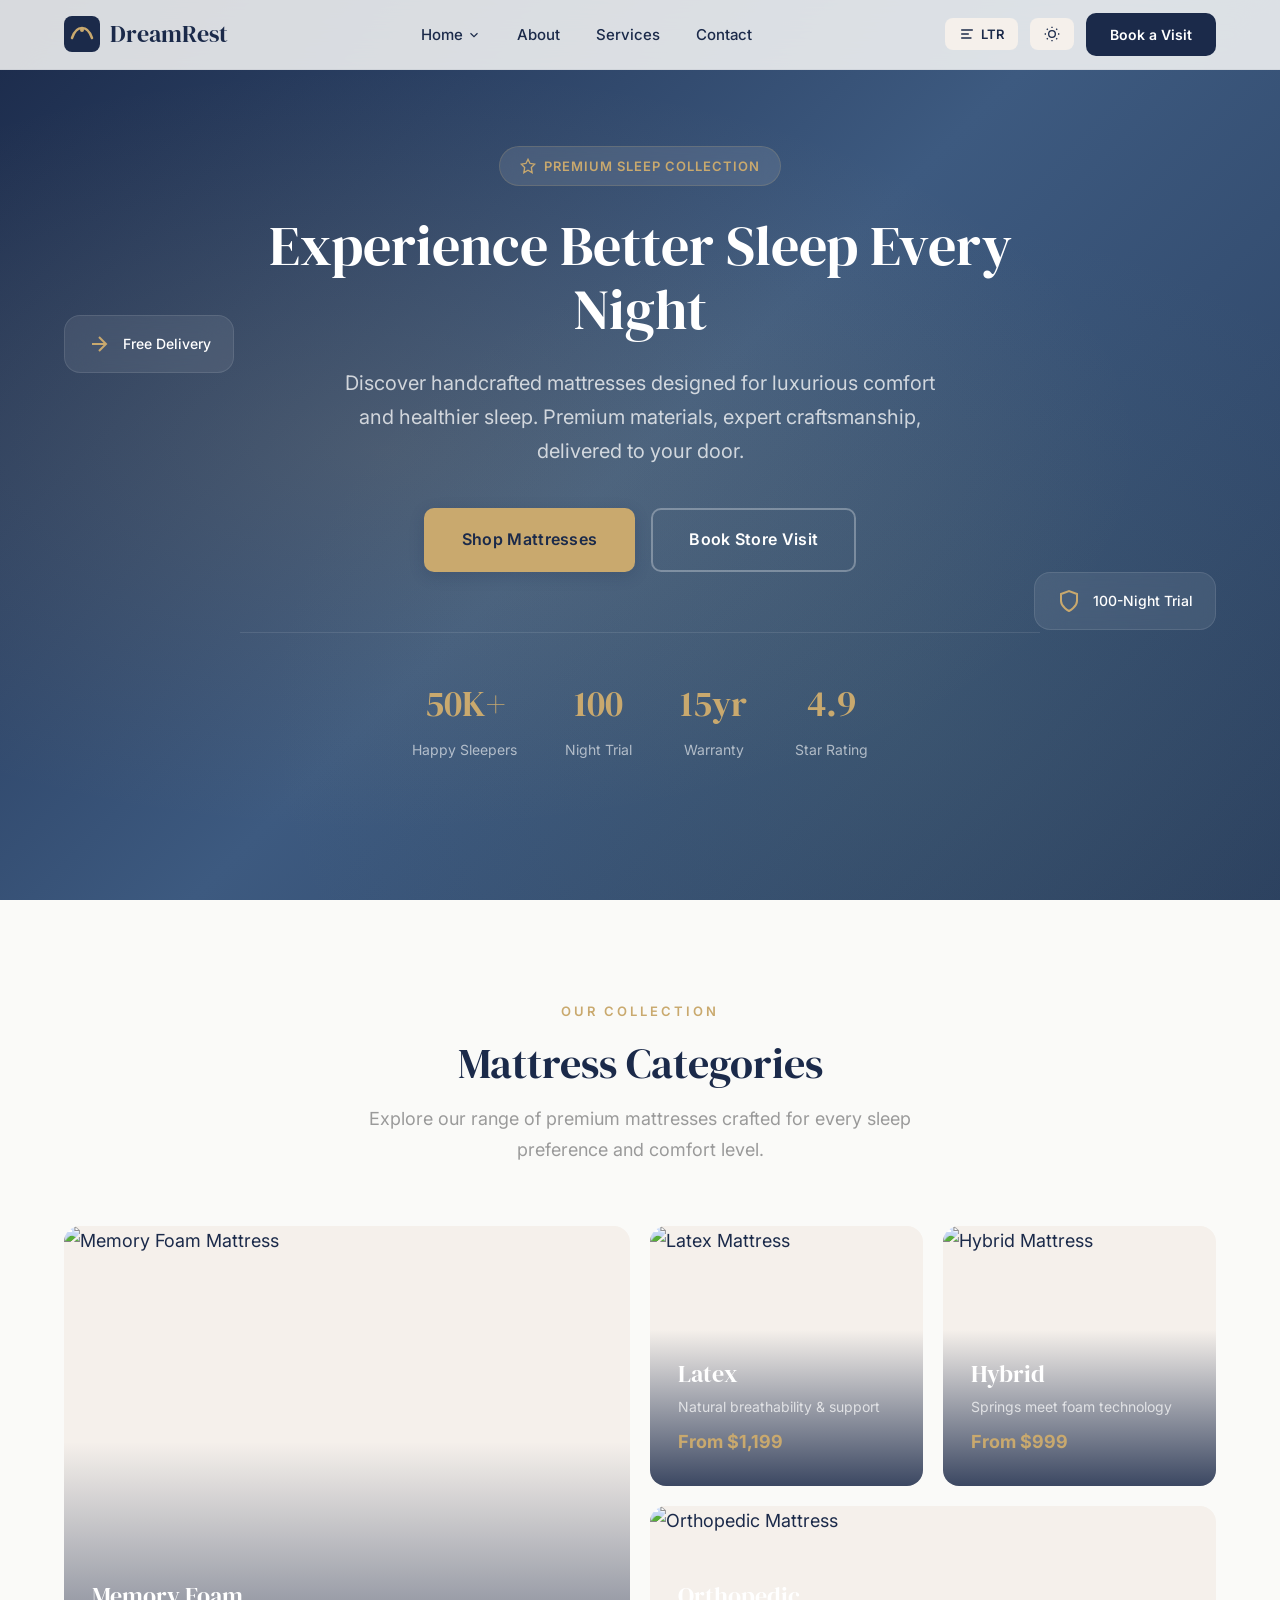
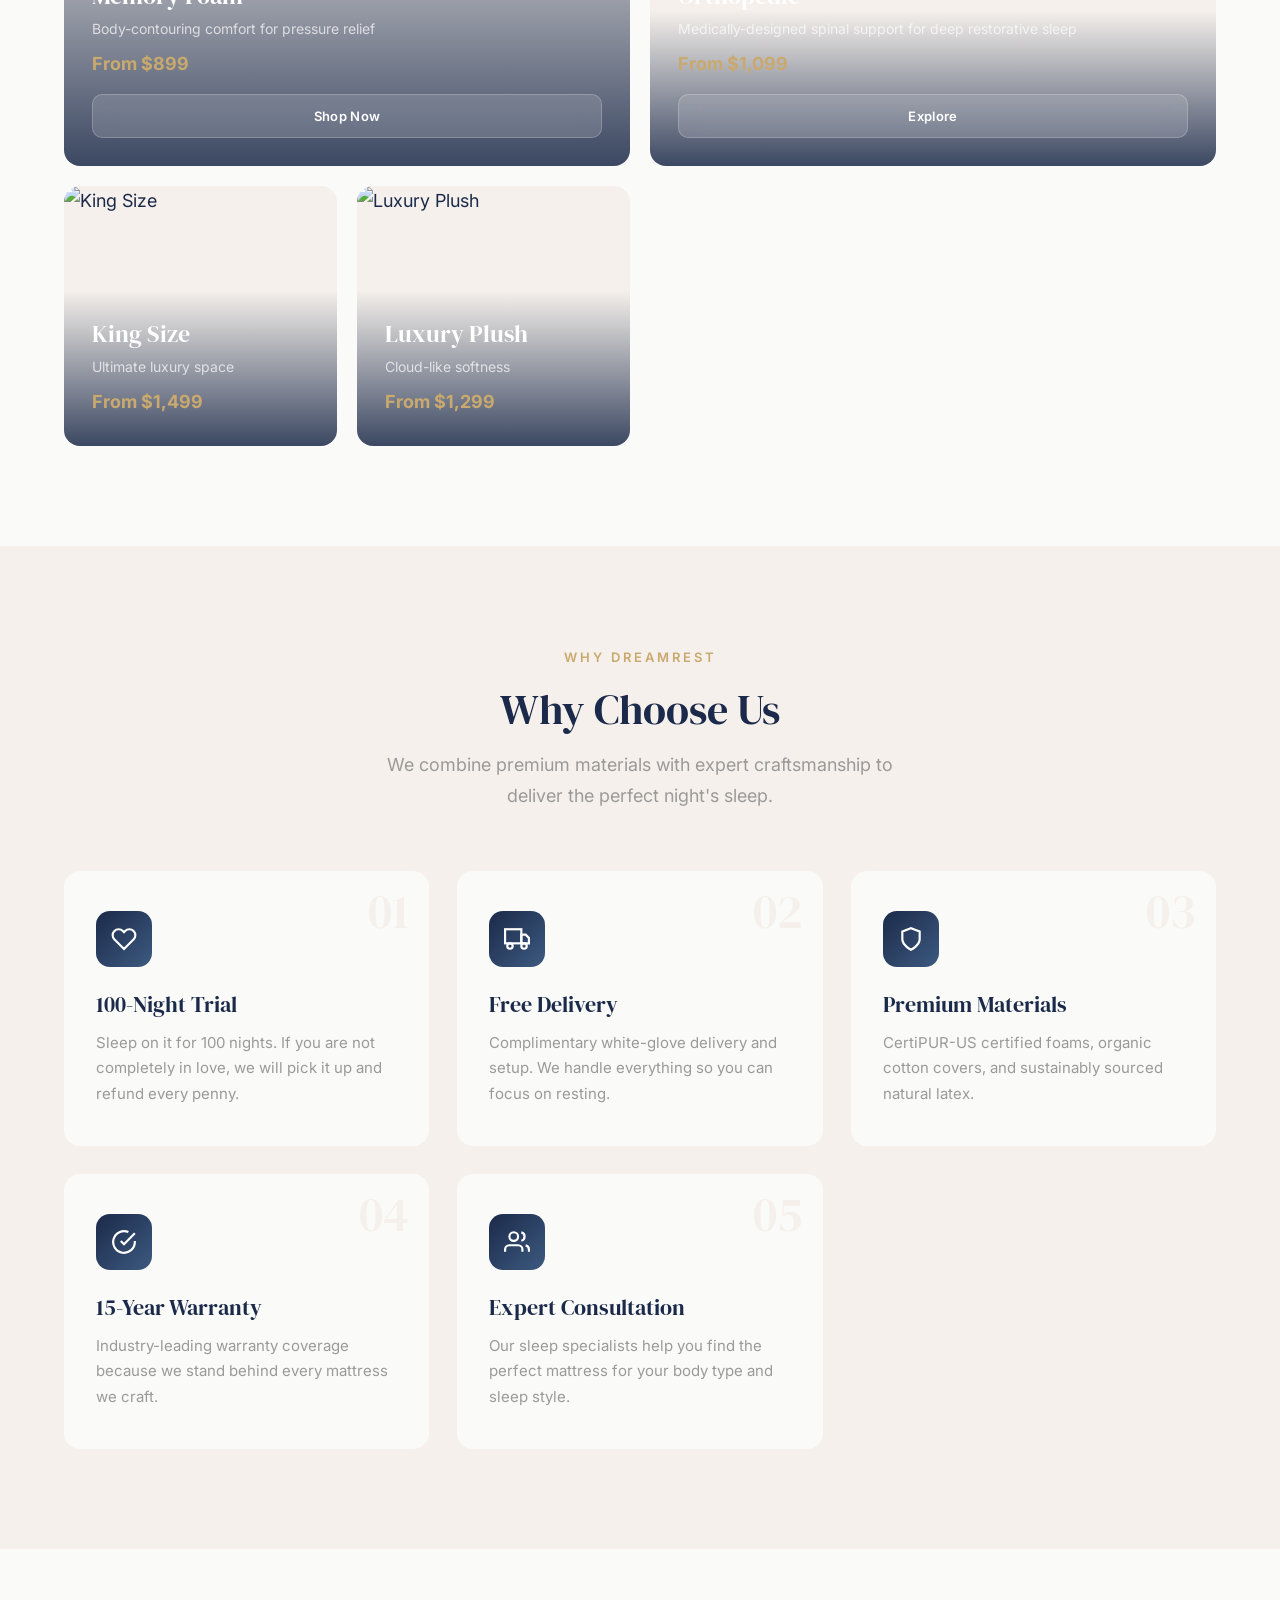
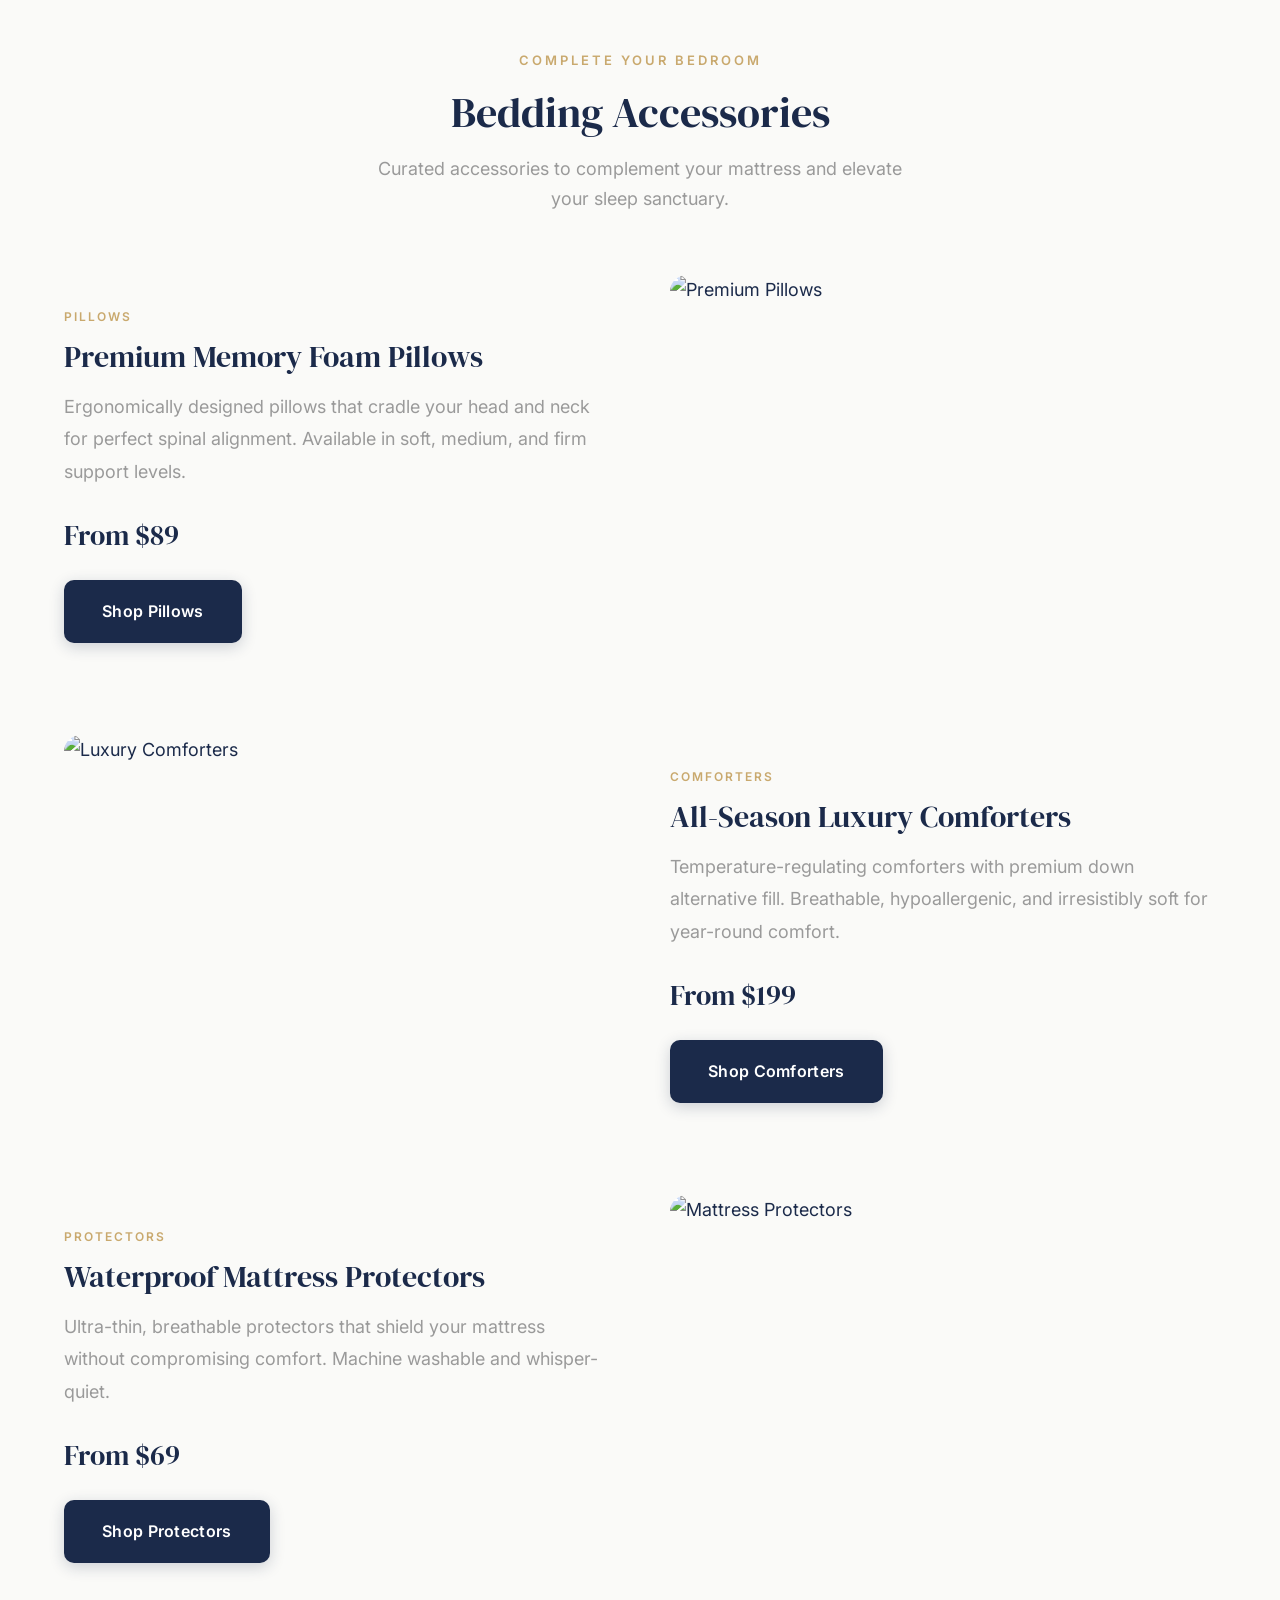
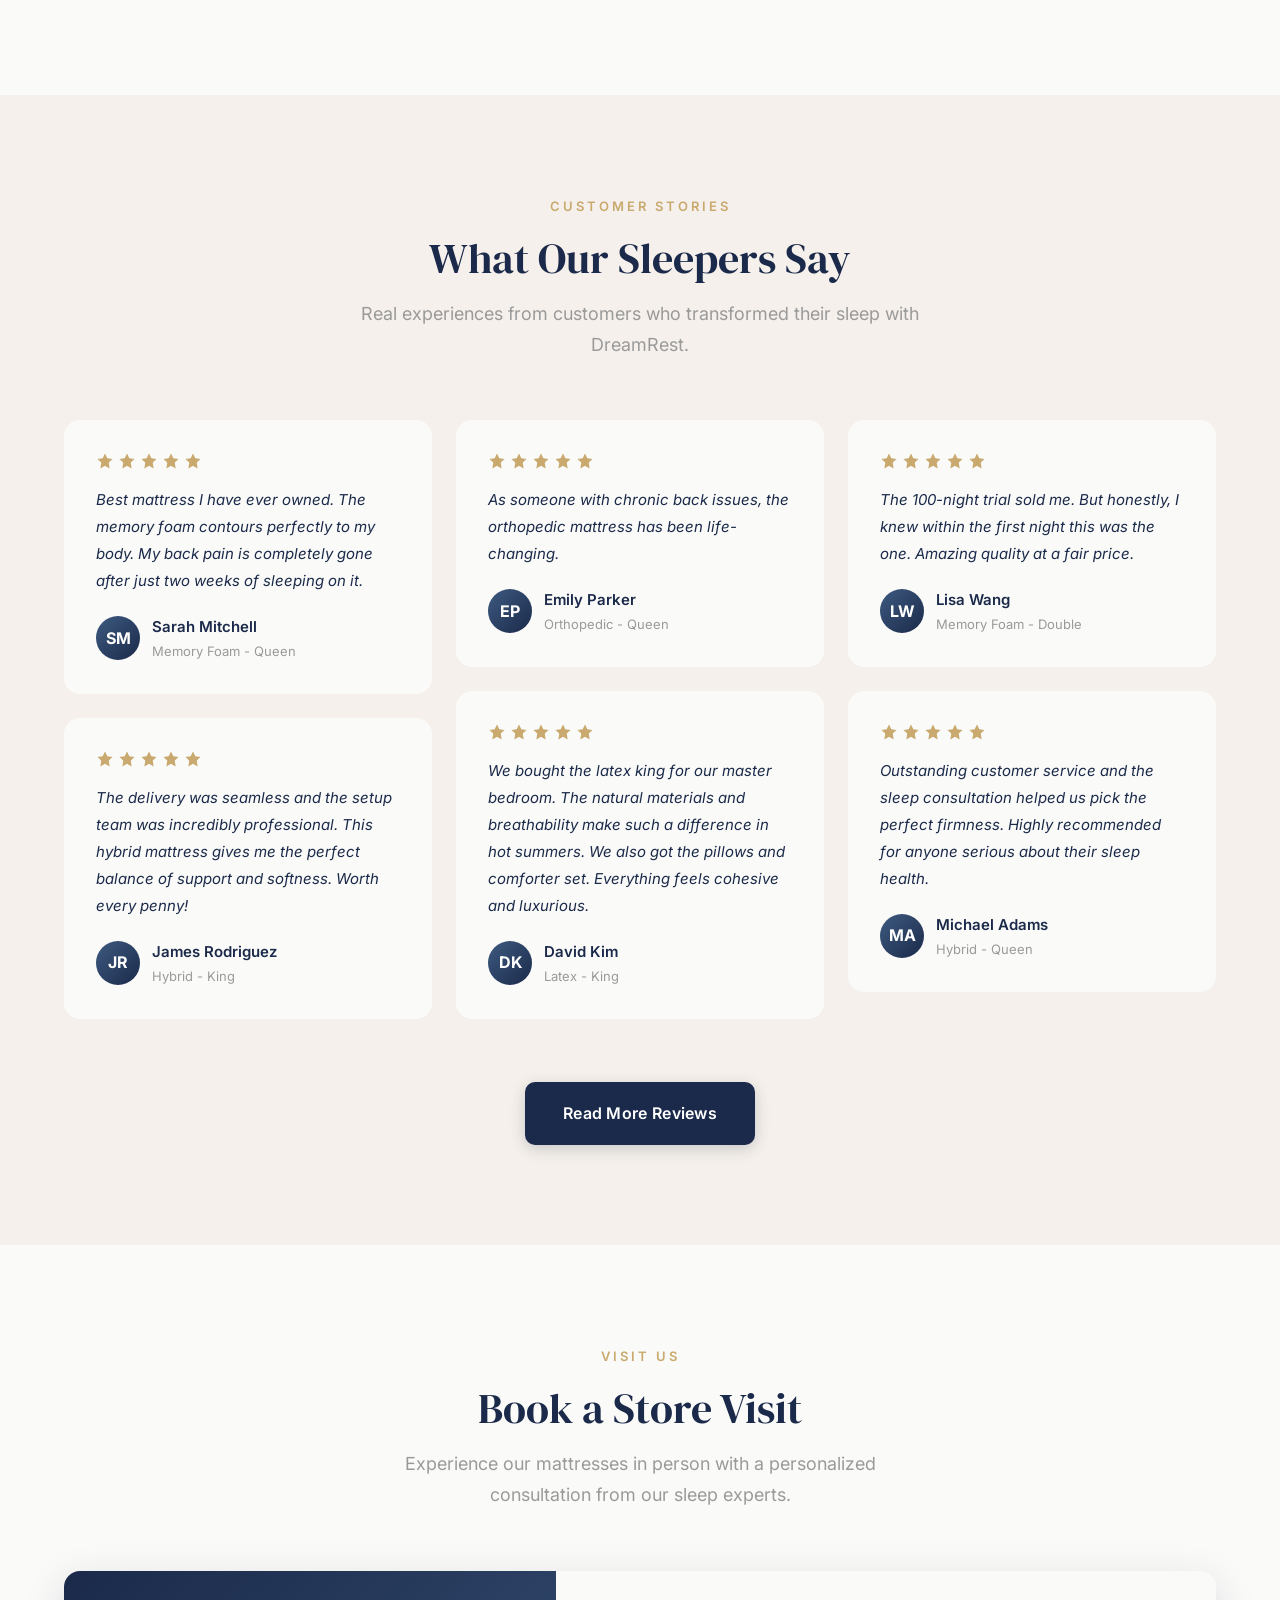
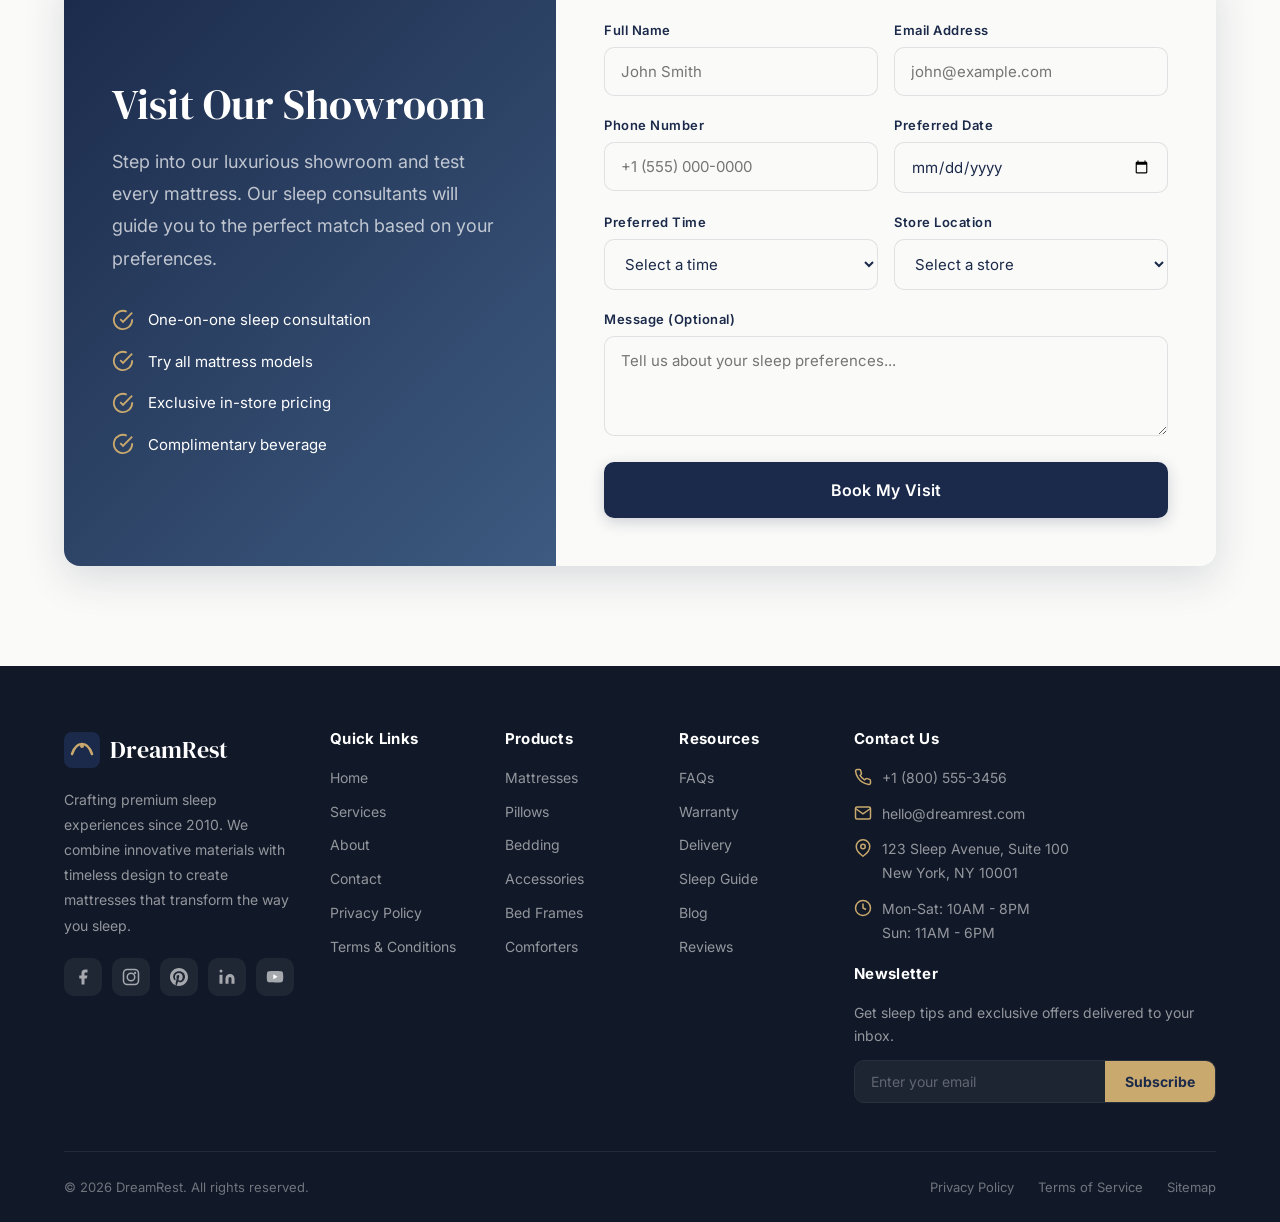
==== index.html @ d687233d "Initial commit" ====
<!DOCTYPE html>
<html lang="en" dir="ltr" data-theme="light">
<head>
<meta charset="UTF-8">
<meta name="viewport" content="width=device-width,initial-scale=1.0">
<meta name="description" content="DreamRest - Premium handcrafted mattresses for luxurious comfort.">
<title>DreamRest - Premium Mattress and Bedding Store</title>
<link rel="icon" type="image/svg+xml" href="data:image/svg+xml,%3Csvg xmlns='http://www.w3.org/2000/svg' viewBox='0 0 36 36'%3E%3Crect rx='8' width='36' height='36' fill='%231B2A4A'/%3E%3Cpath d='M8 22c2-6 5-10 10-10s8 4 10 10' stroke='%23C9A96E' stroke-width='2.5' fill='none' stroke-linecap='round'/%3E%3C/svg%3E">
<link rel="stylesheet" href="css/variables.css">
<link rel="stylesheet" href="css/base.css">
<link rel="stylesheet" href="css/navbar.css">
<link rel="stylesheet" href="css/sections.css">
<link rel="stylesheet" href="css/footer.css">
<link rel="stylesheet" href="css/animations.css">
</head>
<body>
<!-- Navbar -->
<nav class="navbar" role="navigation" aria-label="Main navigation">
<div class="container">
<a href="index.html" class="nav-logo" aria-label="DreamRest Home">
<svg viewBox="0 0 36 36" fill="none"><rect rx="8" width="36" height="36" fill="currentColor" style="color:var(--navy)"/><path d="M8 22c2-6 5-10 10-10s8 4 10 10" stroke="#C9A96E" stroke-width="2.5" fill="none" stroke-linecap="round"/><circle cx="18" cy="14" r="2" fill="#C9A96E"/></svg>
<span>DreamRest</span>
</a>
<div class="nav-menu">
<ul class="nav-links">
<li class="nav-dropdown"><a href="#" class="active" aria-haspopup="true" aria-expanded="false">Home <svg viewBox="0 0 24 24" fill="none" stroke="currentColor" stroke-width="2"><path d="M6 9l6 6 6-6"/></svg></a>
<ul class="dropdown-menu"><li><a href="index.html">Home 1</a></li><li><a href="home2.html">Home 2</a></li></ul></li>
<li><a href="#about">About</a></li>
<li><a href="#categories">Services</a></li>
<li><a href="#booking">Contact</a></li>
</ul>
<div class="mobile-toggles">
<button class="nav-toggle-btn" id="mobileDirToggle" aria-label="Toggle text direction"><svg viewBox="0 0 24 24" fill="none" stroke="currentColor" stroke-width="2" stroke-linecap="round"><path d="M4 6h16M4 12h10M4 18h14"/></svg><span>LTR</span></button>
<button class="nav-toggle-btn" id="mobileThemeToggle" aria-label="Toggle theme"><svg viewBox="0 0 24 24" fill="none" stroke="currentColor" stroke-width="2"><circle cx="12" cy="12" r="5"/><path d="M12 1v2M12 21v2M4.22 4.22l1.42 1.42M18.36 18.36l1.42 1.42M1 12h2M21 12h2M4.22 19.78l1.42-1.42M18.36 5.64l1.42-1.42"/></svg></button>
</div>
<a href="#booking" class="mobile-cta">Book a Visit</a>
</div>
<div class="nav-right">
<button class="nav-toggle-btn" id="dirToggle" aria-label="Toggle text direction"><svg viewBox="0 0 24 24" fill="none" stroke="currentColor" stroke-width="2" stroke-linecap="round"><path d="M4 6h16M4 12h10M4 18h14"/></svg><span>LTR</span></button>
<button class="nav-toggle-btn" id="themeToggle" aria-label="Toggle theme"><svg viewBox="0 0 24 24" fill="none" stroke="currentColor" stroke-width="2"><circle cx="12" cy="12" r="5"/><path d="M12 1v2M12 21v2M4.22 4.22l1.42 1.42M18.36 18.36l1.42 1.42M1 12h2M21 12h2M4.22 19.78l1.42-1.42M18.36 5.64l1.42-1.42"/></svg></button>
<a href="#booking" class="nav-cta">Book a Visit</a>
<button class="hamburger" id="hamburger" aria-label="Toggle menu" aria-expanded="false"><span></span><span></span><span></span></button>
</div>
</div>
</nav>
<!-- Hero Section -->
<section class="hero" id="home" aria-label="Hero">
<div class="hero-bg"></div>
<div class="hero-float left"><div class="hero-float-card"><svg viewBox="0 0 24 24" fill="none" stroke="currentColor" stroke-width="2"><path d="M5 12h14M12 5l7 7-7 7"/></svg>Free Delivery</div></div>
<div class="hero-float right"><div class="hero-float-card"><svg viewBox="0 0 24 24" fill="none" stroke="currentColor" stroke-width="2"><path d="M12 22s8-4 8-10V5l-8-3-8 3v7c0 6 8 10 8 10z"/></svg>100-Night Trial</div></div>
<div class="hero-content reveal">
<div class="hero-badge"><svg viewBox="0 0 24 24" fill="none" stroke="currentColor" stroke-width="2" width="16" height="16"><path d="M12 2l3.09 6.26L22 9.27l-5 4.87L18.18 22 12 18.27 5.82 22 7 14.14l-5-4.87 6.91-1.01L12 2z"/></svg>Premium Sleep Collection</div>
<h1>Experience Better Sleep Every Night</h1>
<p>Discover handcrafted mattresses designed for luxurious comfort and healthier sleep. Premium materials, expert craftsmanship, delivered to your door.</p>
<div class="hero-buttons">
<a href="#categories" class="btn btn-primary">Shop Mattresses</a>
<a href="#booking" class="btn btn-secondary">Book Store Visit</a>
</div>
<div class="hero-stats">
<div class="hero-stat"><span class="number">50K+</span><span class="label">Happy Sleepers</span></div>
<div class="hero-stat"><span class="number">100</span><span class="label">Night Trial</span></div>
<div class="hero-stat"><span class="number">15yr</span><span class="label">Warranty</span></div>
<div class="hero-stat"><span class="number">4.9</span><span class="label">Star Rating</span></div>
</div>
</div>
</section>
<!-- Section 2: Mattress Categories - Bento Grid -->
<section class="categories" id="categories" aria-label="Mattress Categories">
<div class="container">
<div class="section-header reveal"><span class="label">Our Collection</span><h2>Mattress Categories</h2><p>Explore our range of premium mattresses crafted for every sleep preference and comfort level.</p></div>
<div class="bento-grid stagger-children">
<div class="bento-item large reveal">
<img src="https://images.unsplash.com/photo-1631049307264-da0ec9d70304?w=800&q=80" alt="Memory Foam Mattress" class="bento-img" loading="lazy">
<div class="bento-overlay"><h3>Memory Foam</h3><p>Body-contouring comfort for pressure relief</p><span class="price">From $899</span><a href="#" class="btn">Shop Now</a></div>
</div>
<div class="bento-item reveal">
<img src="https://images.unsplash.com/photo-1505693416388-ac5ce068fe85?w=600&q=80" alt="Latex Mattress" class="bento-img" loading="lazy">
<div class="bento-overlay"><h3>Latex</h3><p>Natural breathability &amp; support</p><span class="price">From $1,199</span></div>
</div>
<div class="bento-item reveal">
<img src="https://images.unsplash.com/photo-1555041469-a586c61ea9bc?w=600&q=80" alt="Hybrid Mattress" class="bento-img" loading="lazy">
<div class="bento-overlay"><h3>Hybrid</h3><p>Springs meet foam technology</p><span class="price">From $999</span></div>
</div>
<div class="bento-item wide reveal">
<img src="https://images.unsplash.com/photo-1616627561950-9f746e330187?w=800&q=80" alt="Orthopedic Mattress" class="bento-img" loading="lazy">
<div class="bento-overlay"><h3>Orthopedic</h3><p>Medically-designed spinal support for deep restorative sleep</p><span class="price">From $1,099</span><a href="#" class="btn">Explore</a></div>
</div>
<div class="bento-item reveal">
<img src="https://images.unsplash.com/photo-1540518614846-7eded433c457?w=600&q=80" alt="King Size" class="bento-img" loading="lazy">
<div class="bento-overlay"><h3>King Size</h3><p>Ultimate luxury space</p><span class="price">From $1,499</span></div>
</div>
<div class="bento-item reveal">
<img src="https://images.unsplash.com/photo-1522771739844-6a9f6d5f14af?w=600&q=80" alt="Luxury Plush" class="bento-img" loading="lazy">
<div class="bento-overlay"><h3>Luxury Plush</h3><p>Cloud-like softness</p><span class="price">From $1,299</span></div>
</div>
</div>
</div>
</section>
<!-- Section 3: Why Choose Us - Offset Cards -->
<section class="why-us" id="about" aria-label="Why Choose Us">
<div class="container">
<div class="section-header reveal"><span class="label">Why DreamRest</span><h2>Why Choose Us</h2><p>We combine premium materials with expert craftsmanship to deliver the perfect night's sleep.</p></div>
<div class="why-grid stagger-children">
<div class="why-card reveal"><span class="why-number">01</span><div class="why-icon"><svg viewBox="0 0 24 24" fill="none" stroke="currentColor" stroke-width="2"><path d="M20.84 4.61a5.5 5.5 0 00-7.78 0L12 5.67l-1.06-1.06a5.5 5.5 0 00-7.78 7.78l1.06 1.06L12 21.23l7.78-7.78 1.06-1.06a5.5 5.5 0 000-7.78z"/></svg></div><h4>100-Night Trial</h4><p>Sleep on it for 100 nights. If you are not completely in love, we will pick it up and refund every penny.</p></div>
<div class="why-card reveal"><span class="why-number">02</span><div class="why-icon"><svg viewBox="0 0 24 24" fill="none" stroke="currentColor" stroke-width="2"><rect x="1" y="3" width="15" height="13"/><polygon points="16 8 20 8 23 11 23 16 16 16 16 8"/><circle cx="5.5" cy="18.5" r="2.5"/><circle cx="18.5" cy="18.5" r="2.5"/></svg></div><h4>Free Delivery</h4><p>Complimentary white-glove delivery and setup. We handle everything so you can focus on resting.</p></div>
<div class="why-card reveal"><span class="why-number">03</span><div class="why-icon"><svg viewBox="0 0 24 24" fill="none" stroke="currentColor" stroke-width="2"><path d="M12 22s8-4 8-10V5l-8-3-8 3v7c0 6 8 10 8 10z"/></svg></div><h4>Premium Materials</h4><p>CertiPUR-US certified foams, organic cotton covers, and sustainably sourced natural latex.</p></div>
<div class="why-card reveal"><span class="why-number">04</span><div class="why-icon"><svg viewBox="0 0 24 24" fill="none" stroke="currentColor" stroke-width="2"><path d="M22 11.08V12a10 10 0 11-5.93-9.14"/><polyline points="22 4 12 14.01 9 11.01"/></svg></div><h4>15-Year Warranty</h4><p>Industry-leading warranty coverage because we stand behind every mattress we craft.</p></div>
<div class="why-card reveal"><span class="why-number">05</span><div class="why-icon"><svg viewBox="0 0 24 24" fill="none" stroke="currentColor" stroke-width="2"><path d="M17 21v-2a4 4 0 00-4-4H5a4 4 0 00-4 4v2"/><circle cx="9" cy="7" r="4"/><path d="M23 21v-2a4 4 0 00-3-3.87"/><path d="M16 3.13a4 4 0 010 7.75"/></svg></div><h4>Expert Consultation</h4><p>Our sleep specialists help you find the perfect mattress for your body type and sleep style.</p></div>
</div>
</div>
</section>
<!-- Section 4: Bedding Accessories - Zig-Zag Editorial -->
<section class="accessories" id="accessories" aria-label="Bedding Accessories">
<div class="container">
<div class="section-header reveal"><span class="label">Complete Your Bedroom</span><h2>Bedding Accessories</h2><p>Curated accessories to complement your mattress and elevate your sleep sanctuary.</p></div>
<div class="editorial-row reveal-left">
<div class="editorial-img"><img src="https://images.unsplash.com/photo-1584100936595-c0654b55a2e2?w=700&q=80" alt="Premium Pillows" loading="lazy"></div>
<div class="editorial-text"><span class="label">Pillows</span><h3>Premium Memory Foam Pillows</h3><p>Ergonomically designed pillows that cradle your head and neck for perfect spinal alignment. Available in soft, medium, and firm support levels.</p><div class="editorial-price">From $89</div><a href="#" class="btn btn-primary">Shop Pillows</a></div>
</div>
<div class="editorial-row reveal-right">
<div class="editorial-img"><img src="https://images.unsplash.com/photo-1629140727571-9b5c6f6267b4?w=700&q=80" alt="Luxury Comforters" loading="lazy"></div>
<div class="editorial-text"><span class="label">Comforters</span><h3>All-Season Luxury Comforters</h3><p>Temperature-regulating comforters with premium down alternative fill. Breathable, hypoallergenic, and irresistibly soft for year-round comfort.</p><div class="editorial-price">From $199</div><a href="#" class="btn btn-primary">Shop Comforters</a></div>
</div>
<div class="editorial-row reveal-left">
<div class="editorial-img"><img src="https://images.unsplash.com/photo-1631049552057-403cdb8f0658?w=700&q=80" alt="Mattress Protectors" loading="lazy"></div>
<div class="editorial-text"><span class="label">Protectors</span><h3>Waterproof Mattress Protectors</h3><p>Ultra-thin, breathable protectors that shield your mattress without compromising comfort. Machine washable and whisper-quiet.</p><div class="editorial-price">From $69</div><a href="#" class="btn btn-primary">Shop Protectors</a></div>
</div>
</div>
</section>
<!-- Section 5: Testimonials - Masonry Grid -->
<section class="testimonials" id="testimonials" aria-label="Customer Testimonials">
<div class="container">
<div class="section-header reveal"><span class="label">Customer Stories</span><h2>What Our Sleepers Say</h2><p>Real experiences from customers who transformed their sleep with DreamRest.</p></div>
<div class="testimonial-grid stagger-children">
<div class="testimonial-card reveal">
<div class="testimonial-stars"><svg viewBox="0 0 24 24"><path d="M12 2l3.09 6.26L22 9.27l-5 4.87L18.18 22 12 18.27 5.82 22 7 14.14l-5-4.87 6.91-1.01L12 2z"/></svg><svg viewBox="0 0 24 24"><path d="M12 2l3.09 6.26L22 9.27l-5 4.87L18.18 22 12 18.27 5.82 22 7 14.14l-5-4.87 6.91-1.01L12 2z"/></svg><svg viewBox="0 0 24 24"><path d="M12 2l3.09 6.26L22 9.27l-5 4.87L18.18 22 12 18.27 5.82 22 7 14.14l-5-4.87 6.91-1.01L12 2z"/></svg><svg viewBox="0 0 24 24"><path d="M12 2l3.09 6.26L22 9.27l-5 4.87L18.18 22 12 18.27 5.82 22 7 14.14l-5-4.87 6.91-1.01L12 2z"/></svg><svg viewBox="0 0 24 24"><path d="M12 2l3.09 6.26L22 9.27l-5 4.87L18.18 22 12 18.27 5.82 22 7 14.14l-5-4.87 6.91-1.01L12 2z"/></svg></div>
<blockquote>Best mattress I have ever owned. The memory foam contours perfectly to my body. My back pain is completely gone after just two weeks of sleeping on it.</blockquote>
<div class="testimonial-author"><div class="testimonial-avatar">SM</div><div><div class="name">Sarah Mitchell</div><div class="role">Memory Foam - Queen</div></div></div>
</div>
<div class="testimonial-card reveal">
<div class="testimonial-stars"><svg viewBox="0 0 24 24"><path d="M12 2l3.09 6.26L22 9.27l-5 4.87L18.18 22 12 18.27 5.82 22 7 14.14l-5-4.87 6.91-1.01L12 2z"/></svg><svg viewBox="0 0 24 24"><path d="M12 2l3.09 6.26L22 9.27l-5 4.87L18.18 22 12 18.27 5.82 22 7 14.14l-5-4.87 6.91-1.01L12 2z"/></svg><svg viewBox="0 0 24 24"><path d="M12 2l3.09 6.26L22 9.27l-5 4.87L18.18 22 12 18.27 5.82 22 7 14.14l-5-4.87 6.91-1.01L12 2z"/></svg><svg viewBox="0 0 24 24"><path d="M12 2l3.09 6.26L22 9.27l-5 4.87L18.18 22 12 18.27 5.82 22 7 14.14l-5-4.87 6.91-1.01L12 2z"/></svg><svg viewBox="0 0 24 24"><path d="M12 2l3.09 6.26L22 9.27l-5 4.87L18.18 22 12 18.27 5.82 22 7 14.14l-5-4.87 6.91-1.01L12 2z"/></svg></div>
<blockquote>The delivery was seamless and the setup team was incredibly professional. This hybrid mattress gives me the perfect balance of support and softness. Worth every penny!</blockquote>
<div class="testimonial-author"><div class="testimonial-avatar">JR</div><div><div class="name">James Rodriguez</div><div class="role">Hybrid - King</div></div></div>
</div>
<div class="testimonial-card reveal">
<div class="testimonial-stars"><svg viewBox="0 0 24 24"><path d="M12 2l3.09 6.26L22 9.27l-5 4.87L18.18 22 12 18.27 5.82 22 7 14.14l-5-4.87 6.91-1.01L12 2z"/></svg><svg viewBox="0 0 24 24"><path d="M12 2l3.09 6.26L22 9.27l-5 4.87L18.18 22 12 18.27 5.82 22 7 14.14l-5-4.87 6.91-1.01L12 2z"/></svg><svg viewBox="0 0 24 24"><path d="M12 2l3.09 6.26L22 9.27l-5 4.87L18.18 22 12 18.27 5.82 22 7 14.14l-5-4.87 6.91-1.01L12 2z"/></svg><svg viewBox="0 0 24 24"><path d="M12 2l3.09 6.26L22 9.27l-5 4.87L18.18 22 12 18.27 5.82 22 7 14.14l-5-4.87 6.91-1.01L12 2z"/></svg><svg viewBox="0 0 24 24"><path d="M12 2l3.09 6.26L22 9.27l-5 4.87L18.18 22 12 18.27 5.82 22 7 14.14l-5-4.87 6.91-1.01L12 2z"/></svg></div>
<blockquote>As someone with chronic back issues, the orthopedic mattress has been life-changing.</blockquote>
<div class="testimonial-author"><div class="testimonial-avatar">EP</div><div><div class="name">Emily Parker</div><div class="role">Orthopedic - Queen</div></div></div>
</div>
<div class="testimonial-card reveal">
<div class="testimonial-stars"><svg viewBox="0 0 24 24"><path d="M12 2l3.09 6.26L22 9.27l-5 4.87L18.18 22 12 18.27 5.82 22 7 14.14l-5-4.87 6.91-1.01L12 2z"/></svg><svg viewBox="0 0 24 24"><path d="M12 2l3.09 6.26L22 9.27l-5 4.87L18.18 22 12 18.27 5.82 22 7 14.14l-5-4.87 6.91-1.01L12 2z"/></svg><svg viewBox="0 0 24 24"><path d="M12 2l3.09 6.26L22 9.27l-5 4.87L18.18 22 12 18.27 5.82 22 7 14.14l-5-4.87 6.91-1.01L12 2z"/></svg><svg viewBox="0 0 24 24"><path d="M12 2l3.09 6.26L22 9.27l-5 4.87L18.18 22 12 18.27 5.82 22 7 14.14l-5-4.87 6.91-1.01L12 2z"/></svg><svg viewBox="0 0 24 24"><path d="M12 2l3.09 6.26L22 9.27l-5 4.87L18.18 22 12 18.27 5.82 22 7 14.14l-5-4.87 6.91-1.01L12 2z"/></svg></div>
<blockquote>We bought the latex king for our master bedroom. The natural materials and breathability make such a difference in hot summers. We also got the pillows and comforter set. Everything feels cohesive and luxurious.</blockquote>
<div class="testimonial-author"><div class="testimonial-avatar">DK</div><div><div class="name">David Kim</div><div class="role">Latex - King</div></div></div>
</div>
<div class="testimonial-card reveal">
<div class="testimonial-stars"><svg viewBox="0 0 24 24"><path d="M12 2l3.09 6.26L22 9.27l-5 4.87L18.18 22 12 18.27 5.82 22 7 14.14l-5-4.87 6.91-1.01L12 2z"/></svg><svg viewBox="0 0 24 24"><path d="M12 2l3.09 6.26L22 9.27l-5 4.87L18.18 22 12 18.27 5.82 22 7 14.14l-5-4.87 6.91-1.01L12 2z"/></svg><svg viewBox="0 0 24 24"><path d="M12 2l3.09 6.26L22 9.27l-5 4.87L18.18 22 12 18.27 5.82 22 7 14.14l-5-4.87 6.91-1.01L12 2z"/></svg><svg viewBox="0 0 24 24"><path d="M12 2l3.09 6.26L22 9.27l-5 4.87L18.18 22 12 18.27 5.82 22 7 14.14l-5-4.87 6.91-1.01L12 2z"/></svg><svg viewBox="0 0 24 24"><path d="M12 2l3.09 6.26L22 9.27l-5 4.87L18.18 22 12 18.27 5.82 22 7 14.14l-5-4.87 6.91-1.01L12 2z"/></svg></div>
<blockquote>The 100-night trial sold me. But honestly, I knew within the first night this was the one. Amazing quality at a fair price.</blockquote>
<div class="testimonial-author"><div class="testimonial-avatar">LW</div><div><div class="name">Lisa Wang</div><div class="role">Memory Foam - Double</div></div></div>
</div>
<div class="testimonial-card reveal">
<div class="testimonial-stars"><svg viewBox="0 0 24 24"><path d="M12 2l3.09 6.26L22 9.27l-5 4.87L18.18 22 12 18.27 5.82 22 7 14.14l-5-4.87 6.91-1.01L12 2z"/></svg><svg viewBox="0 0 24 24"><path d="M12 2l3.09 6.26L22 9.27l-5 4.87L18.18 22 12 18.27 5.82 22 7 14.14l-5-4.87 6.91-1.01L12 2z"/></svg><svg viewBox="0 0 24 24"><path d="M12 2l3.09 6.26L22 9.27l-5 4.87L18.18 22 12 18.27 5.82 22 7 14.14l-5-4.87 6.91-1.01L12 2z"/></svg><svg viewBox="0 0 24 24"><path d="M12 2l3.09 6.26L22 9.27l-5 4.87L18.18 22 12 18.27 5.82 22 7 14.14l-5-4.87 6.91-1.01L12 2z"/></svg><svg viewBox="0 0 24 24"><path d="M12 2l3.09 6.26L22 9.27l-5 4.87L18.18 22 12 18.27 5.82 22 7 14.14l-5-4.87 6.91-1.01L12 2z"/></svg></div>
<blockquote>Outstanding customer service and the sleep consultation helped us pick the perfect firmness. Highly recommended for anyone serious about their sleep health.</blockquote>
<div class="testimonial-author"><div class="testimonial-avatar">MA</div><div><div class="name">Michael Adams</div><div class="role">Hybrid - Queen</div></div></div>
</div>
</div>
<div class="testimonials-cta reveal"><a href="#" class="btn btn-primary">Read More Reviews</a></div>
</div>
</section>
<!-- Section 6: Store Visit Booking - Split Layout -->
<section class="booking" id="booking" aria-label="Book a Store Visit">
<div class="container">
<div class="section-header reveal"><span class="label">Visit Us</span><h2>Book a Store Visit</h2><p>Experience our mattresses in person with a personalized consultation from our sleep experts.</p></div>
<div class="booking-wrapper reveal-scale">
<div class="booking-info">
<h2>Visit Our Showroom</h2>
<p>Step into our luxurious showroom and test every mattress. Our sleep consultants will guide you to the perfect match based on your preferences.</p>
<div class="booking-perks">
<div class="booking-perk"><svg viewBox="0 0 24 24" fill="none" stroke="currentColor" stroke-width="2"><path d="M22 11.08V12a10 10 0 11-5.93-9.14"/><polyline points="22 4 12 14.01 9 11.01"/></svg>One-on-one sleep consultation</div>
<div class="booking-perk"><svg viewBox="0 0 24 24" fill="none" stroke="currentColor" stroke-width="2"><path d="M22 11.08V12a10 10 0 11-5.93-9.14"/><polyline points="22 4 12 14.01 9 11.01"/></svg>Try all mattress models</div>
<div class="booking-perk"><svg viewBox="0 0 24 24" fill="none" stroke="currentColor" stroke-width="2"><path d="M22 11.08V12a10 10 0 11-5.93-9.14"/><polyline points="22 4 12 14.01 9 11.01"/></svg>Exclusive in-store pricing</div>
<div class="booking-perk"><svg viewBox="0 0 24 24" fill="none" stroke="currentColor" stroke-width="2"><path d="M22 11.08V12a10 10 0 11-5.93-9.14"/><polyline points="22 4 12 14.01 9 11.01"/></svg>Complimentary beverage</div>
</div>
</div>
<div class="booking-form-side">
<form class="booking-form" id="bookingForm" novalidate>
<div class="form-row">
<div class="form-group"><label for="name">Full Name</label><input type="text" id="name" placeholder="John Smith" required></div>
<div class="form-group"><label for="email">Email Address</label><input type="email" id="email" placeholder="john@example.com" required></div>
</div>
<div class="form-row">
<div class="form-group"><label for="phone">Phone Number</label><input type="tel" id="phone" placeholder="+1 (555) 000-0000" required></div>
<div class="form-group"><label for="date">Preferred Date</label><input type="date" id="date" required></div>
</div>
<div class="form-row">
<div class="form-group"><label for="time">Preferred Time</label><select id="time" required><option value="">Select a time</option><option>10:00 AM</option><option>11:00 AM</option><option>12:00 PM</option><option>1:00 PM</option><option>2:00 PM</option><option>3:00 PM</option><option>4:00 PM</option><option>5:00 PM</option></select></div>
<div class="form-group"><label for="store">Store Location</label><select id="store" required><option value="">Select a store</option><option>New York - Manhattan</option><option>Los Angeles - Beverly Hills</option><option>Chicago - Gold Coast</option><option>Miami - Design District</option></select></div>
</div>
<div class="form-group"><label for="message">Message (Optional)</label><textarea id="message" rows="3" placeholder="Tell us about your sleep preferences..."></textarea></div>
<button type="submit" class="btn btn-primary">Book My Visit</button>
</form>
<div class="form-success" id="formSuccess"><svg viewBox="0 0 24 24" fill="none" stroke="currentColor" stroke-width="2"><path d="M22 11.08V12a10 10 0 11-5.93-9.14"/><polyline points="22 4 12 14.01 9 11.01"/></svg><h3>Booking Confirmed!</h3><p>We have received your booking. Check your email for confirmation details.</p></div>
</div>
</div>
</div>
</section>
<!-- Footer -->
<footer class="footer" role="contentinfo">
<div class="container">
<div class="footer-grid">
<div class="footer-brand">
<a href="index.html" class="nav-logo"><svg viewBox="0 0 36 36" fill="none"><rect rx="8" width="36" height="36" fill="#1B2A4A"/><path d="M8 22c2-6 5-10 10-10s8 4 10 10" stroke="#C9A96E" stroke-width="2.5" fill="none" stroke-linecap="round"/><circle cx="18" cy="14" r="2" fill="#C9A96E"/></svg><span>DreamRest</span></a>
<p>Crafting premium sleep experiences since 2010. We combine innovative materials with timeless design to create mattresses that transform the way you sleep.</p>
<div class="social-icons">
<a href="#" class="social-icon" aria-label="Facebook"><svg viewBox="0 0 24 24" fill="currentColor"><path d="M18 2h-3a5 5 0 00-5 5v3H7v4h3v8h4v-8h3l1-4h-4V7a1 1 0 011-1h3z"/></svg></a>
<a href="#" class="social-icon" aria-label="Instagram"><svg viewBox="0 0 24 24" fill="none" stroke="currentColor" stroke-width="2"><rect x="2" y="2" width="20" height="20" rx="5"/><circle cx="12" cy="12" r="5"/><circle cx="17.5" cy="6.5" r="1.5" fill="currentColor" stroke="none"/></svg></a>
<a href="#" class="social-icon" aria-label="Pinterest"><svg viewBox="0 0 24 24" fill="currentColor"><path d="M12 0C5.37 0 0 5.37 0 12c0 5.08 3.15 9.42 7.6 11.18-.1-.94-.2-2.38.04-3.41.22-.93 1.4-5.93 1.4-5.93s-.36-.71-.36-1.77c0-1.66.96-2.9 2.16-2.9 1.02 0 1.51.77 1.51 1.68 0 1.03-.65 2.56-.99 3.98-.28 1.19.6 2.16 1.77 2.16 2.13 0 3.77-2.25 3.77-5.49 0-2.87-2.06-4.88-5.01-4.88-3.41 0-5.42 2.56-5.42 5.21 0 1.03.4 2.14.9 2.74.1.12.11.22.08.34-.09.38-.3 1.19-.34 1.36-.05.22-.18.27-.41.16-1.54-.72-2.5-2.97-2.5-4.78 0-3.89 2.83-7.46 8.15-7.46 4.28 0 7.6 3.05 7.6 7.12 0 4.25-2.68 7.67-6.4 7.67-1.25 0-2.43-.65-2.83-1.42l-.77 2.94c-.28 1.08-1.04 2.43-1.55 3.25C9.58 23.81 10.76 24 12 24c6.63 0 12-5.37 12-12S18.63 0 12 0z"/></svg></a>
<a href="#" class="social-icon" aria-label="LinkedIn"><svg viewBox="0 0 24 24" fill="currentColor"><path d="M16 8a6 6 0 016 6v7h-4v-7a2 2 0 00-2-2 2 2 0 00-2 2v7h-4v-7a6 6 0 016-6z"/><rect x="2" y="9" width="4" height="12"/><circle cx="4" cy="4" r="2"/></svg></a>
<a href="#" class="social-icon" aria-label="YouTube"><svg viewBox="0 0 24 24" fill="currentColor"><path d="M22.54 6.42a2.78 2.78 0 00-1.94-2C18.88 4 12 4 12 4s-6.88 0-8.6.46a2.78 2.78 0 00-1.94 2A29 29 0 001 11.75a29 29 0 00.46 5.33A2.78 2.78 0 003.4 19.1c1.72.46 8.6.46 8.6.46s6.88 0 8.6-.46a2.78 2.78 0 001.94-2 29 29 0 00.46-5.25 29 29 0 00-.46-5.43z"/><polygon points="9.75 15.02 15.5 11.75 9.75 8.48 9.75 15.02" fill="#fff"/></svg></a>
</div>
</div>
<div>
<h4>Quick Links</h4>
<div class="footer-links"><a href="#">Home</a><a href="#">Services</a><a href="#">About</a><a href="#">Contact</a><a href="#">Privacy Policy</a><a href="#">Terms &amp; Conditions</a></div>
</div>
<div>
<h4>Products</h4>
<div class="footer-links"><a href="#">Mattresses</a><a href="#">Pillows</a><a href="#">Bedding</a><a href="#">Accessories</a><a href="#">Bed Frames</a><a href="#">Comforters</a></div>
</div>
<div>
<h4>Resources</h4>
<div class="footer-links"><a href="#">FAQs</a><a href="#">Warranty</a><a href="#">Delivery</a><a href="#">Sleep Guide</a><a href="#">Blog</a><a href="#">Reviews</a></div>
</div>
<div>
<h4>Contact Us</h4>
<div class="footer-contact">
<div class="footer-contact-item"><svg viewBox="0 0 24 24" fill="none" stroke="currentColor" stroke-width="2"><path d="M22 16.92v3a2 2 0 01-2.18 2 19.79 19.79 0 01-8.63-3.07 19.5 19.5 0 01-6-6 19.79 19.79 0 01-3.07-8.67A2 2 0 014.11 2h3a2 2 0 012 1.72c.12.96.36 1.9.7 2.81a2 2 0 01-.45 2.11L8.09 9.91a16 16 0 006 6l1.27-1.27a2 2 0 012.11-.45c.91.34 1.85.58 2.81.7A2 2 0 0122 16.92z"/></svg><a href="tel:+18005553456">+1 (800) 555-3456</a></div>
<div class="footer-contact-item"><svg viewBox="0 0 24 24" fill="none" stroke="currentColor" stroke-width="2"><path d="M4 4h16c1.1 0 2 .9 2 2v12c0 1.1-.9 2-2 2H4c-1.1 0-2-.9-2-2V6c0-1.1.9-2 2-2z"/><polyline points="22 6 12 13 2 6"/></svg><a href="mailto:hello@dreamrest.com">hello@dreamrest.com</a></div>
<div class="footer-contact-item"><svg viewBox="0 0 24 24" fill="none" stroke="currentColor" stroke-width="2"><path d="M21 10c0 7-9 13-9 13s-9-6-9-13a9 9 0 0118 0z"/><circle cx="12" cy="10" r="3"/></svg><span>123 Sleep Avenue, Suite 100<br>New York, NY 10001</span></div>
<div class="footer-contact-item"><svg viewBox="0 0 24 24" fill="none" stroke="currentColor" stroke-width="2"><circle cx="12" cy="12" r="10"/><polyline points="12 6 12 12 16 14"/></svg><span>Mon-Sat: 10AM - 8PM<br>Sun: 11AM - 6PM</span></div>
</div>
<h4 style="margin-top:20px">Newsletter</h4>
<p style="font-size:14px;color:rgba(255,255,255,0.55);margin-bottom:12px;line-height:1.7">Get sleep tips and exclusive offers delivered to your inbox.</p>
<form class="newsletter-form" aria-label="Newsletter signup"><input type="email" placeholder="Enter your email" aria-label="Email for newsletter" required><button type="submit">Subscribe</button></form>
</div>
</div>
<div class="footer-bottom">
<p>&copy; 2026 DreamRest. All rights reserved.</p>
<div class="footer-bottom-links"><a href="#">Privacy Policy</a><a href="#">Terms of Service</a><a href="#">Sitemap</a></div>
</div>
</div>
</footer>
<script>
// Theme Toggle
function toggleTheme(){const h=document.documentElement;const t=h.getAttribute('data-theme')==='dark'?'light':'dark';h.setAttribute('data-theme',t);localStorage.setItem('theme',t)}
document.getElementById('themeToggle').addEventListener('click',toggleTheme);
document.getElementById('mobileThemeToggle').addEventListener('click',toggleTheme);
const savedTheme=localStorage.getItem('theme');if(savedTheme)document.documentElement.setAttribute('data-theme',savedTheme);

// RTL/LTR Toggle
function toggleDir(){const h=document.documentElement;const d=h.getAttribute('dir')==='rtl'?'ltr':'rtl';h.setAttribute('dir',d);document.querySelectorAll('#dirToggle span, #mobileDirToggle span').forEach(s=>s.textContent=d.toUpperCase());localStorage.setItem('dir',d)}
document.getElementById('dirToggle').addEventListener('click',toggleDir);
document.getElementById('mobileDirToggle').addEventListener('click',toggleDir);
const savedDir=localStorage.getItem('dir');if(savedDir){document.documentElement.setAttribute('dir',savedDir);document.querySelectorAll('#dirToggle span, #mobileDirToggle span').forEach(s=>s.textContent=savedDir.toUpperCase())}

// Hamburger
const hamburger=document.getElementById('hamburger');const navMenu=document.querySelector('.nav-menu');
hamburger.addEventListener('click',()=>{hamburger.classList.toggle('active');navMenu.classList.toggle('active');hamburger.setAttribute('aria-expanded',navMenu.classList.contains('active'))});

// Mobile dropdown
document.querySelectorAll('.nav-dropdown > a').forEach(a=>{a.addEventListener('click',e=>{if(window.innerWidth<=900){e.preventDefault();a.parentElement.classList.toggle('open')}})});

// Close mobile menu on link click
document.querySelectorAll('.nav-links a:not(.nav-dropdown > a)').forEach(a=>{a.addEventListener('click',()=>{if(window.innerWidth<=900){hamburger.classList.remove('active');navMenu.classList.remove('active')}})});

// Scroll Reveal
const observer=new IntersectionObserver((entries)=>{entries.forEach(e=>{if(e.isIntersecting){e.target.classList.add('visible');observer.unobserve(e.target)}})},{threshold:0.1,rootMargin:'0px 0px -50px 0px'});
document.querySelectorAll('.reveal,.reveal-left,.reveal-right,.reveal-scale').forEach(el=>observer.observe(el));

// Booking Form
document.getElementById('bookingForm').addEventListener('submit',function(e){e.preventDefault();let valid=true;this.querySelectorAll('[required]').forEach(f=>{if(!f.value.trim()){f.style.borderColor='var(--error)';valid=false}else{f.style.borderColor='rgba(27,42,74,0.12)'}});if(valid){this.style.display='none';document.getElementById('formSuccess').classList.add('show')}});

// Active nav link highlight
const sections=document.querySelectorAll('section[id]');
window.addEventListener('scroll',()=>{const sy=window.scrollY+100;sections.forEach(s=>{const st=s.offsetTop-100;const sh=s.offsetHeight;const sid=s.getAttribute('id');if(sy>st&&sy<st+sh){document.querySelectorAll('.nav-links a').forEach(a=>{a.classList.remove('active');if(a.getAttribute('href')==='#'+sid)a.classList.add('active')})}})});
</script>
</body>
</html>
---- css/variables.css ----
/* DreamRest Design System - CSS Variables */
:root {
  /* Primary */
  --navy: #1B2A4A;
  --indigo: #3D5A80;
  /* Secondary */
  --beige: #F5F0EB;
  --soft-white: #FAFAF8;
  --warm-gray: #9A9A9A;
  /* Accent */
  --gold: #C9A96E;
  --sage: #7D9B76;
  /* CTA */
  --cta-bg: #1B2A4A;
  --cta-text: #FFFFFF;
  --cta-hover: #C9A96E;
  /* Status */
  --success: #6BBF7A;
  --error: #E07070;
  --warning: #E8A838;
  /* Typography */
  --font-heading: 'DM Serif Display', serif;
  --font-body: 'Inter', sans-serif;
  --h1: 56px; --h2: 42px; --h3: 30px; --h4: 22px;
  --body: 18px; --small: 16px;
  /* Spacing */
  --section-pad: 100px 0;
  --container: 1200px;
  --radius: 16px;
  --radius-sm: 10px;
  --shadow: 0 4px 30px rgba(27,42,74,0.08);
  --shadow-hover: 0 12px 40px rgba(27,42,74,0.15);
  --transition: all 0.3s cubic-bezier(0.4,0,0.2,1);
  /* Navbar */
  --nav-h: 70px;
  --nav-h-mobile: 60px;
}

[data-theme="dark"] {
  --navy: #E8E4DF;
  --indigo: #98B6D6;
  --beige: #1A1A2E;
  --soft-white: #0F0F1A;
  --warm-gray: #888;
  --gold: #D4B87A;
  --sage: #8DAF86;
  --cta-bg: #C9A96E;
  --cta-text: #0F0F1A;
  --shadow: 0 4px 30px rgba(0,0,0,0.3);
  --shadow-hover: 0 12px 40px rgba(0,0,0,0.5);
}
---- css/base.css ----
/* Base & Reset */
@import url('https://fonts.googleapis.com/css2?family=DM+Serif+Display:ital@0;1&family=Inter:wght@300;400;500;600;700&display=swap');

*, *::before, *::after { margin:0; padding:0; box-sizing:border-box; }

html {
  scroll-behavior: smooth;
  scroll-padding-top: var(--nav-h);
  font-size: 100%;
}

body {
  font-family: var(--font-body);
  font-size: var(--body);
  line-height: 1.7;
  color: var(--navy);
  background: var(--soft-white);
  overflow-x: hidden;
  -webkit-font-smoothing: antialiased;
}

h1,h2,h3,h4 { font-family: var(--font-heading); font-weight: 400; line-height: 1.2; }
h1 { font-size: var(--h1); }
h2 { font-size: var(--h2); }
h3 { font-size: var(--h3); }
h4 { font-size: var(--h4); }

a { text-decoration: none; color: inherit; transition: var(--transition); }
img { max-width: 100%; height: auto; display: block; }
ul { list-style: none; }
button, input, select, textarea {
  font-family: var(--font-body);
  font-size: var(--body);
  border: none;
  outline: none;
  background: none;
}

.container {
  max-width: var(--container);
  margin: 0 auto;
  padding: 0 24px;
  width: 100%;
}

.section-header {
  text-align: center;
  margin-bottom: 60px;
}
.section-header .label {
  font-size: 13px;
  font-weight: 600;
  letter-spacing: 3px;
  text-transform: uppercase;
  color: var(--gold);
  margin-bottom: 16px;
  display: block;
}
.section-header h2 {
  color: var(--navy);
  margin-bottom: 16px;
}
.section-header p {
  color: var(--warm-gray);
  max-width: 560px;
  margin: 0 auto;
  font-size: var(--body);
}

/* Buttons */
.btn {
  display: inline-flex;
  align-items: center;
  justify-content: center;
  gap: 8px;
  padding: 16px 36px;
  border-radius: var(--radius-sm);
  font-weight: 600;
  font-size: 16px;
  cursor: pointer;
  transition: var(--transition);
  border: 2px solid transparent;
  letter-spacing: 0.3px;
}
.btn-primary {
  background: var(--cta-bg);
  color: var(--cta-text);
  box-shadow: 0 4px 15px rgba(27,42,74,0.2);
}
.btn-primary:hover {
  background: var(--cta-hover);
  color: var(--navy);
  transform: translateY(-2px);
  box-shadow: 0 8px 25px rgba(201,169,110,0.3);
}
.btn-secondary {
  background: transparent;
  color: var(--navy);
  border-color: var(--navy);
}
.btn-secondary:hover {
  background: var(--navy);
  color: var(--soft-white);
  transform: translateY(-2px);
}
.btn:focus-visible {
  outline: 3px solid var(--gold);
  outline-offset: 3px;
}

/* Scrollbar */
::-webkit-scrollbar { width: 8px; }
::-webkit-scrollbar-track { background: var(--beige); }
::-webkit-scrollbar-thumb { background: var(--indigo); border-radius: 4px; }

/* Selection */
::selection { background: var(--gold); color: var(--soft-white); }

/* Screen reader only */
.sr-only {
  position: absolute; width: 1px; height: 1px;
  padding: 0; margin: -1px; overflow: hidden;
  clip: rect(0,0,0,0); border: 0;
}

/* Responsive */
@media (max-width: 1024px) {
  h1 { font-size: 42px; }
  h2 { font-size: 34px; }
  h3 { font-size: 26px; }
}
@media (max-width: 768px) {
  h1 { font-size: 34px; }
  h2 { font-size: 28px; }
  h3 { font-size: 22px; }
  .container { padding: 0 16px; }
}
@media (max-width: 480px) {
  h1 { font-size: 28px; }
  h2 { font-size: 24px; }
}
---- css/navbar.css ----
/* Navbar */
.navbar {
  position: fixed;
  top: 0; left: 0; right: 0;
  height: var(--nav-h);
  background: rgba(250,250,248,0.85);
  backdrop-filter: blur(20px);
  -webkit-backdrop-filter: blur(20px);
  z-index: 1000;
  border-bottom: 1px solid rgba(27,42,74,0.06);
  transition: var(--transition);
}
[data-theme="dark"] .navbar {
  background: rgba(15,15,26,0.85);
  border-bottom-color: rgba(255,255,255,0.06);
}
.navbar .container {
  display: flex;
  align-items: center;
  justify-content: space-between;
  height: 100%;
}
.nav-logo {
  display: flex;
  align-items: center;
  gap: 10px;
  font-family: var(--font-heading);
  font-size: 24px;
  color: var(--navy);
  z-index: 1001;
}
.nav-logo svg { width: 36px; height: 36px; }

.nav-links {
  display: flex;
  align-items: center;
  gap: 36px;
}
.nav-links a {
  font-size: 15px;
  font-weight: 500;
  color: var(--navy);
  position: relative;
  padding: 4px 0;
}
.nav-links a::after {
  content: '';
  position: absolute;
  bottom: -2px; left: 0;
  width: 0; height: 2px;
  background: var(--gold);
  transition: var(--transition);
}
.nav-links a:hover::after,
.nav-links a.active::after { width: 100%; }
.nav-links a.active { color: var(--gold); }

/* Dropdown */
.nav-dropdown {
  position: relative;
}
.nav-dropdown > a {
  display: flex;
  align-items: center;
  gap: 4px;
}
.nav-dropdown > a svg {
  width: 14px; height: 14px;
  transition: var(--transition);
}
.dropdown-menu {
  position: absolute;
  top: 100%;
  left: 50%;
  transform: translateX(-50%) translateY(8px);
  min-width: 180px;
  background: var(--soft-white);
  border-radius: var(--radius-sm);
  box-shadow: var(--shadow-hover);
  padding: 8px 0;
  opacity: 0;
  visibility: hidden;
  transition: var(--transition);
  border: 1px solid rgba(27,42,74,0.06);
}
[data-theme="dark"] .dropdown-menu {
  background: #1A1A2E;
  border-color: rgba(255,255,255,0.08);
}
.nav-dropdown:hover .dropdown-menu {
  opacity: 1;
  visibility: visible;
  transform: translateX(-50%) translateY(0);
}
.nav-dropdown:hover > a svg { transform: rotate(180deg); }
.dropdown-menu a {
  display: block;
  padding: 10px 20px;
  font-size: 14px;
}
.dropdown-menu a:hover {
  background: var(--beige);
  color: var(--gold);
}

/* Nav Right */
.nav-right {
  display: flex;
  align-items: center;
  gap: 12px;
}
.nav-toggle-btn {
  display: flex;
  align-items: center;
  gap: 6px;
  padding: 8px 14px;
  border-radius: 8px;
  font-size: 13px;
  font-weight: 600;
  cursor: pointer;
  color: var(--navy);
  background: var(--beige);
  transition: var(--transition);
}
.nav-toggle-btn:hover { background: var(--gold); color: #fff; }
.nav-toggle-btn svg { width: 16px; height: 16px; }

.nav-cta {
  padding: 10px 24px;
  background: var(--cta-bg);
  color: var(--cta-text) !important;
  border-radius: var(--radius-sm);
  font-weight: 600;
  font-size: 14px;
  transition: var(--transition);
}
.nav-cta:hover {
  background: var(--cta-hover);
  color: var(--navy) !important;
  transform: translateY(-1px);
}
.nav-cta::after { display: none !important; }

/* Hamburger */
.hamburger {
  display: none;
  flex-direction: column;
  gap: 5px;
  cursor: pointer;
  z-index: 1001;
  padding: 4px;
}
.hamburger span {
  width: 24px; height: 2px;
  background: var(--navy);
  transition: var(--transition);
  border-radius: 2px;
}
.hamburger.active span:nth-child(1) { transform: rotate(45deg) translate(5px,5px); }
.hamburger.active span:nth-child(2) { opacity: 0; }
.hamburger.active span:nth-child(3) { transform: rotate(-45deg) translate(5px,-5px); }

/* Mobile */
@media (max-width: 900px) {
  .navbar { height: var(--nav-h-mobile); }
  .hamburger { display: flex; }
  .nav-menu {
    position: fixed;
    top: 0; right: -100%;
    width: 300px; height: 100vh;
    background: var(--soft-white);
    flex-direction: column;
    padding: 80px 30px 30px;
    gap: 0;
    transition: var(--transition);
    box-shadow: -10px 0 40px rgba(0,0,0,0.1);
    overflow-y: auto;
  }
  [data-theme="dark"] .nav-menu { background: #0F0F1A; }
  .nav-menu.active { right: 0; }
  .nav-links { flex-direction: column; gap: 0; width: 100%; }
  .nav-links a {
    padding: 14px 0;
    font-size: 16px;
    border-bottom: 1px solid rgba(27,42,74,0.06);
    width: 100%;
  }
  .dropdown-menu {
    position: static;
    transform: none;
    box-shadow: none;
    border: none;
    padding: 0 0 0 20px;
    opacity: 1;
    visibility: visible;
    display: none;
  }
  .nav-dropdown.open .dropdown-menu { display: block; }
  .mobile-toggles {
    display: flex;
    gap: 10px;
    padding: 20px 0;
    border-top: 1px solid rgba(27,42,74,0.06);
    margin-top: 10px;
  }
  .nav-right .nav-toggle-btn { display: none; }
  .nav-right .nav-cta { display: none; }
  .mobile-cta {
    display: block !important;
    width: 100%;
    text-align: center;
    padding: 14px;
    background: var(--cta-bg);
    color: var(--cta-text);
    border-radius: var(--radius-sm);
    font-weight: 600;
    margin-top: 10px;
  }
}
@media (min-width: 901px) {
  .mobile-toggles { display: none !important; }
  .mobile-cta { display: none !important; }
  .nav-menu {
    display: flex;
    align-items: center;
    gap: 36px;
  }
}
---- css/sections.css ----
/* Hero Section */
.hero {
  position: relative;
  min-height: 100vh;
  display: flex;
  align-items: center;
  justify-content: center;
  text-align: center;
  overflow: hidden;
  padding: var(--nav-h) 24px 60px;
}
.hero-bg {
  position: absolute;
  inset: 0;
  background: linear-gradient(135deg, #1B2A4A 0%, #3D5A80 50%, #2A3F5F 100%);
  z-index: 0;
}
.hero-bg::after {
  content: '';
  position: absolute;
  inset: 0;
  background: radial-gradient(ellipse at 30% 50%, rgba(201,169,110,0.15) 0%, transparent 60%),
              radial-gradient(ellipse at 70% 80%, rgba(125,155,118,0.1) 0%, transparent 50%);
}
.hero-content {
  position: relative;
  z-index: 2;
  max-width: 800px;
}
.hero-badge {
  display: inline-flex;
  align-items: center;
  gap: 8px;
  padding: 8px 20px;
  background: rgba(255,255,255,0.1);
  backdrop-filter: blur(10px);
  border-radius: 50px;
  font-size: 13px;
  font-weight: 600;
  color: var(--gold);
  letter-spacing: 1px;
  text-transform: uppercase;
  margin-bottom: 28px;
  border: 1px solid rgba(201,169,110,0.2);
}
.hero h1 {
  color: #fff;
  margin-bottom: 24px;
  line-height: 1.15;
}
.hero p {
  color: rgba(255,255,255,0.75);
  font-size: 20px;
  line-height: 1.7;
  max-width: 600px;
  margin: 0 auto 40px;
}
.hero-buttons {
  display: flex;
  gap: 16px;
  justify-content: center;
  flex-wrap: wrap;
}
.hero .btn-primary {
  background: var(--gold);
  color: #1B2A4A;
}
.hero .btn-primary:hover {
  background: #fff;
  box-shadow: 0 8px 30px rgba(255,255,255,0.2);
}
.hero .btn-secondary {
  border-color: rgba(255,255,255,0.3);
  color: #fff;
}
.hero .btn-secondary:hover {
  background: rgba(255,255,255,0.1);
  border-color: #fff;
}
.hero-stats {
  display: flex;
  justify-content: center;
  gap: 48px;
  margin-top: 60px;
  padding-top: 40px;
  border-top: 1px solid rgba(255,255,255,0.1);
}
.hero-stat {
  text-align: center;
}
.hero-stat .number {
  display: block;
  font-family: var(--font-heading);
  font-size: 36px;
  color: var(--gold);
}
.hero-stat .label {
  font-size: 14px;
  color: rgba(255,255,255,0.6);
  margin-top: 4px;
}
/* Floating cards */
.hero-float {
  position: absolute;
  z-index: 1;
}
.hero-float-card {
  background: rgba(255,255,255,0.08);
  backdrop-filter: blur(15px);
  border: 1px solid rgba(255,255,255,0.1);
  border-radius: var(--radius);
  padding: 16px 22px;
  display: flex;
  align-items: center;
  gap: 12px;
  color: #fff;
  font-size: 14px;
  font-weight: 500;
  animation: float 6s ease-in-out infinite;
}
.hero-float-card svg { width: 24px; height: 24px; color: var(--gold); flex-shrink: 0; }
.hero-float.left { left: 5%; top: 35%; }
.hero-float.right { right: 5%; bottom: 30%; animation-delay: -3s; }
.hero-float.top-right { right: 10%; top: 20%; animation-delay: -1.5s; }
@keyframes float {
  0%,100% { transform: translateY(0); }
  50% { transform: translateY(-15px); }
}

/* Section 2 - Categories (Bento Grid) */
.categories { padding: var(--section-pad); background: var(--soft-white); }
.bento-grid {
  display: grid;
  grid-template-columns: repeat(4, 1fr);
  grid-template-rows: auto auto;
  gap: 20px;
}
.bento-item {
  position: relative;
  border-radius: var(--radius);
  overflow: hidden;
  background: var(--beige);
  transition: var(--transition);
  cursor: pointer;
  min-height: 260px;
}
.bento-item:hover { transform: translateY(-4px); box-shadow: var(--shadow-hover); }
.bento-item.large { grid-column: span 2; grid-row: span 2; min-height: 540px; }
.bento-item.wide { grid-column: span 2; }
.bento-img {
  width: 100%; height: 100%;
  object-fit: cover;
  position: absolute;
  inset: 0;
  transition: transform 0.6s ease;
}
.bento-item:hover .bento-img { transform: scale(1.05); }
.bento-overlay {
  position: absolute;
  inset: 0;
  background: linear-gradient(to top, rgba(27,42,74,0.85) 0%, transparent 60%);
  display: flex;
  flex-direction: column;
  justify-content: flex-end;
  padding: 28px;
}
.bento-overlay h3 { color: #fff; font-size: 24px; margin-bottom: 6px; }
.bento-overlay p { color: rgba(255,255,255,0.7); font-size: 14px; }
.bento-overlay .price {
  color: var(--gold);
  font-weight: 700;
  font-size: 18px;
  margin-top: 8px;
}
.bento-overlay .btn {
  margin-top: 14px;
  padding: 10px 22px;
  font-size: 13px;
  background: rgba(255,255,255,0.15);
  backdrop-filter: blur(10px);
  color: #fff;
  border: 1px solid rgba(255,255,255,0.2);
}
.bento-overlay .btn:hover { background: var(--gold); color: #1B2A4A; border-color: var(--gold); }

/* Section 3 - Why Choose Us (Offset Cards) */
.why-us { padding: var(--section-pad); background: var(--beige); }
.why-grid {
  display: grid;
  grid-template-columns: repeat(3, 1fr);
  gap: 28px;
}
.why-card {
  background: var(--soft-white);
  border-radius: var(--radius);
  padding: 40px 32px;
  transition: var(--transition);
  position: relative;
  overflow: hidden;
}
.why-card:nth-child(even) { transform: translateY(30px); }
.why-card:hover {
  transform: translateY(-6px);
  box-shadow: var(--shadow-hover);
}
.why-card:nth-child(even):hover { transform: translateY(24px); }
.why-icon {
  width: 56px; height: 56px;
  border-radius: 14px;
  background: linear-gradient(135deg, var(--navy), var(--indigo));
  display: flex;
  align-items: center;
  justify-content: center;
  margin-bottom: 24px;
}
[data-theme="dark"] .why-icon { background: linear-gradient(135deg, var(--gold), #d4b87a); }
.why-icon svg { width: 26px; height: 26px; color: #fff; }
[data-theme="dark"] .why-icon svg { color: #0F0F1A; }
.why-card h4 { margin-bottom: 12px; color: var(--navy); }
.why-card p { color: var(--warm-gray); font-size: 15px; line-height: 1.7; }
.why-card .why-number {
  position: absolute;
  top: 16px; right: 20px;
  font-family: var(--font-heading);
  font-size: 48px;
  color: var(--beige);
  line-height: 1;
}
[data-theme="dark"] .why-card .why-number { color: rgba(255,255,255,0.04); }

/* Section 4 - Accessories (Zig-Zag / Editorial) */
.accessories { padding: var(--section-pad); background: var(--soft-white); }
.editorial-row {
  display: flex;
  align-items: center;
  gap: 60px;
  margin-bottom: 60px;
}
.editorial-row:last-child { margin-bottom: 0; }
.editorial-row:nth-child(even) { flex-direction: row-reverse; }
.editorial-img {
  flex: 1;
  border-radius: var(--radius);
  overflow: hidden;
  position: relative;
}
.editorial-img img {
  width: 100%; height: 400px;
  object-fit: cover;
  transition: transform 0.6s ease;
  border-radius: var(--radius);
}
.editorial-img:hover img { transform: scale(1.03); }
.editorial-text {
  flex: 1;
}
.editorial-text .label {
  font-size: 12px;
  font-weight: 600;
  letter-spacing: 2px;
  text-transform: uppercase;
  color: var(--gold);
  margin-bottom: 12px;
  display: block;
}
.editorial-text h3 { margin-bottom: 16px; }
.editorial-text p {
  color: var(--warm-gray);
  margin-bottom: 24px;
  line-height: 1.8;
}
.editorial-price {
  font-family: var(--font-heading);
  font-size: 28px;
  color: var(--navy);
  margin-bottom: 20px;
}

/* Section 5 - Testimonials (Masonry) */
.testimonials { padding: var(--section-pad); background: var(--beige); }
.testimonial-grid {
  columns: 3;
  column-gap: 24px;
}
.testimonial-card {
  break-inside: avoid;
  background: var(--soft-white);
  border-radius: var(--radius);
  padding: 32px;
  margin-bottom: 24px;
  transition: var(--transition);
}
.testimonial-card:hover { transform: translateY(-4px); box-shadow: var(--shadow-hover); }
.testimonial-stars {
  display: flex;
  gap: 4px;
  margin-bottom: 16px;
}
.testimonial-stars svg { width: 18px; height: 18px; color: var(--gold); fill: var(--gold); }
.testimonial-card blockquote {
  font-size: 15px;
  color: var(--navy);
  line-height: 1.8;
  margin-bottom: 20px;
  font-style: italic;
}
.testimonial-author {
  display: flex;
  align-items: center;
  gap: 12px;
}
.testimonial-avatar {
  width: 44px; height: 44px;
  border-radius: 50%;
  background: linear-gradient(135deg, var(--indigo), var(--navy));
  display: flex;
  align-items: center;
  justify-content: center;
  color: #fff;
  font-weight: 700;
  font-size: 16px;
}
.testimonial-author .name { font-weight: 600; font-size: 15px; }
.testimonial-author .role { font-size: 13px; color: var(--warm-gray); }
.testimonials-cta {
  text-align: center;
  margin-top: 48px;
}

/* Section 6 - Booking (Split Layout) */
.booking { padding: var(--section-pad); background: var(--soft-white); }
.booking-wrapper {
  display: grid;
  grid-template-columns: 1fr 1.1fr;
  gap: 0;
  border-radius: var(--radius);
  overflow: hidden;
  box-shadow: var(--shadow-hover);
}
.booking-info {
  background: linear-gradient(135deg, #1B2A4A, #3D5A80);
  padding: 60px 48px;
  display: flex;
  flex-direction: column;
  justify-content: center;
}
.booking-info h2 { color: #fff; margin-bottom: 16px; }
.booking-info p { color: rgba(255,255,255,0.7); margin-bottom: 32px; line-height: 1.8; }
.booking-perks { display: flex; flex-direction: column; gap: 16px; }
.booking-perk {
  display: flex;
  align-items: center;
  gap: 14px;
  color: #fff;
  font-size: 15px;
}
.booking-perk svg { width: 22px; height: 22px; color: var(--gold); flex-shrink: 0; }
.booking-form-side {
  background: var(--soft-white);
  padding: 48px;
}
.booking-form { display: flex; flex-direction: column; gap: 18px; }
.form-row { display: grid; grid-template-columns: 1fr 1fr; gap: 16px; }
.form-group { display: flex; flex-direction: column; gap: 6px; }
.form-group label {
  font-size: 13px;
  font-weight: 600;
  color: var(--navy);
  letter-spacing: 0.5px;
}
.form-group input,
.form-group select,
.form-group textarea {
  padding: 14px 16px;
  border: 1.5px solid rgba(27,42,74,0.12);
  border-radius: var(--radius-sm);
  font-size: 15px;
  color: var(--navy);
  background: var(--soft-white);
  transition: var(--transition);
}
.form-group input:focus,
.form-group select:focus,
.form-group textarea:focus {
  border-color: var(--gold);
  box-shadow: 0 0 0 3px rgba(201,169,110,0.15);
}
.form-group textarea { resize: vertical; min-height: 100px; }
.booking-form .btn-primary { width: 100%; padding: 16px; margin-top: 8px; }

/* Form Success */
.form-success {
  display: none;
  text-align: center;
  padding: 40px;
}
.form-success.show { display: block; }
.form-success svg { width: 56px; height: 56px; color: var(--success); margin: 0 auto 16px; }
.form-success h3 { color: var(--navy); margin-bottom: 8px; }
.form-success p { color: var(--warm-gray); }

/* Responsive sections */
@media (max-width: 1024px) {
  .bento-grid { grid-template-columns: repeat(2, 1fr); }
  .bento-item.large { min-height: 380px; }
  .why-grid { grid-template-columns: repeat(2, 1fr); }
  .why-card:nth-child(even) { transform: none; }
  .testimonial-grid { columns: 2; }
  .editorial-row { gap: 40px; }
  .booking-wrapper { grid-template-columns: 1fr; }
}
@media (max-width: 768px) {
  .bento-grid { grid-template-columns: 1fr; }
  .bento-item.large, .bento-item.wide { grid-column: span 1; grid-row: span 1; min-height: 280px; }
  .why-grid { grid-template-columns: 1fr; }
  .editorial-row, .editorial-row:nth-child(even) { flex-direction: column; gap: 24px; }
  .editorial-img img { height: 280px; }
  .testimonial-grid { columns: 1; }
  .booking-info { padding: 40px 28px; }
  .booking-form-side { padding: 32px 24px; }
  .form-row { grid-template-columns: 1fr; }
  .hero-stats { gap: 24px; flex-wrap: wrap; }
  .hero-float { display: none; }
  .hero p { font-size: 17px; }
}
---- css/footer.css ----
/* Footer */
.footer {
  background: #111827;
  color: rgba(255,255,255,0.75);
  padding: 64px 0 0;
}
.footer-grid {
  display: grid;
  grid-template-columns: 1.5fr 1fr 1fr 1fr 1.3fr;
  gap: 36px;
  padding-bottom: 48px;
  border-bottom: 1px solid rgba(255,255,255,0.08);
}
.footer-brand .nav-logo { margin-bottom: 16px; }
.footer-brand .nav-logo svg { color: var(--gold); }
.footer-brand .nav-logo span { color: #fff; }
.footer-brand p {
  font-size: 14px;
  line-height: 1.8;
  color: rgba(255,255,255,0.55);
  margin-bottom: 20px;
}
.footer h4 {
  color: #fff;
  font-family: var(--font-body);
  font-size: 15px;
  font-weight: 700;
  margin-bottom: 18px;
  letter-spacing: 0.3px;
}
.footer-links { display: flex; flex-direction: column; gap: 10px; }
.footer-links a {
  font-size: 14px;
  color: rgba(255,255,255,0.55);
  transition: var(--transition);
}
.footer-links a:hover { color: var(--gold); transform: translateX(4px); }

/* Contact info */
.footer-contact { display: flex; flex-direction: column; gap: 12px; }
.footer-contact-item {
  display: flex;
  align-items: flex-start;
  gap: 10px;
  font-size: 14px;
  color: rgba(255,255,255,0.55);
}
.footer-contact-item svg { width: 18px; height: 18px; color: var(--gold); flex-shrink: 0; margin-top: 2px; }
.footer-contact-item a:hover { color: var(--gold); }

/* Newsletter */
.footer-newsletter p {
  font-size: 14px;
  color: rgba(255,255,255,0.55);
  margin-bottom: 14px;
  line-height: 1.7;
}
.newsletter-form {
  display: flex;
  gap: 0;
  border-radius: var(--radius-sm);
  overflow: hidden;
  border: 1px solid rgba(255,255,255,0.1);
}
.newsletter-form input {
  flex: 1;
  padding: 12px 16px;
  background: rgba(255,255,255,0.05);
  color: #fff;
  font-size: 14px;
  border: none;
}
.newsletter-form input::placeholder { color: rgba(255,255,255,0.3); }
.newsletter-form button {
  padding: 12px 20px;
  background: var(--gold);
  color: #1B2A4A;
  font-weight: 700;
  font-size: 14px;
  cursor: pointer;
  transition: var(--transition);
  white-space: nowrap;
}
.newsletter-form button:hover { background: #d4b87a; }

/* Social */
.social-icons {
  display: flex;
  gap: 10px;
  margin-top: 16px;
}
.social-icon {
  width: 38px; height: 38px;
  border-radius: 10px;
  background: rgba(255,255,255,0.06);
  display: flex;
  align-items: center;
  justify-content: center;
  transition: var(--transition);
}
.social-icon svg { width: 18px; height: 18px; color: rgba(255,255,255,0.6); }
.social-icon:hover { background: var(--gold); transform: translateY(-3px); }
.social-icon:hover svg { color: #1B2A4A; }

/* Footer Bottom */
.footer-bottom {
  padding: 24px 0;
  display: flex;
  align-items: center;
  justify-content: space-between;
  font-size: 13px;
  color: rgba(255,255,255,0.4);
}
.footer-bottom-links { display: flex; gap: 24px; }
.footer-bottom-links a { color: rgba(255,255,255,0.4); }
.footer-bottom-links a:hover { color: var(--gold); }

@media (max-width: 1024px) {
  .footer-grid { grid-template-columns: repeat(3, 1fr); }
}
@media (max-width: 768px) {
  .footer-grid { grid-template-columns: 1fr 1fr; gap: 28px; }
  .footer-bottom { flex-direction: column; gap: 12px; text-align: center; }
}
@media (max-width: 480px) {
  .footer-grid { grid-template-columns: 1fr; }
}
---- css/animations.css ----
/* Scroll Reveal Animations */
.reveal {
  opacity: 0;
  transform: translateY(30px);
  transition: opacity 0.7s ease, transform 0.7s ease;
}
.reveal.visible {
  opacity: 1;
  transform: translateY(0);
}
.reveal-left {
  opacity: 0;
  transform: translateX(-40px);
  transition: opacity 0.7s ease, transform 0.7s ease;
}
.reveal-left.visible {
  opacity: 1;
  transform: translateX(0);
}
.reveal-right {
  opacity: 0;
  transform: translateX(40px);
  transition: opacity 0.7s ease, transform 0.7s ease;
}
.reveal-right.visible {
  opacity: 1;
  transform: translateX(0);
}
.reveal-scale {
  opacity: 0;
  transform: scale(0.95);
  transition: opacity 0.7s ease, transform 0.7s ease;
}
.reveal-scale.visible {
  opacity: 1;
  transform: scale(1);
}

/* Stagger children */
.stagger-children .reveal:nth-child(1) { transition-delay: 0.05s; }
.stagger-children .reveal:nth-child(2) { transition-delay: 0.1s; }
.stagger-children .reveal:nth-child(3) { transition-delay: 0.15s; }
.stagger-children .reveal:nth-child(4) { transition-delay: 0.2s; }
.stagger-children .reveal:nth-child(5) { transition-delay: 0.25s; }
.stagger-children .reveal:nth-child(6) { transition-delay: 0.3s; }

/* RTL Support */
[dir="rtl"] { direction: rtl; text-align: right; }
[dir="rtl"] .nav-links { flex-direction: row-reverse; }
[dir="rtl"] .footer-links a:hover { transform: translateX(-4px); }
[dir="rtl"] .editorial-row:nth-child(even) { flex-direction: row; }
[dir="rtl"] .editorial-row { flex-direction: row-reverse; }
@media (max-width: 768px) {
  [dir="rtl"] .editorial-row,
  [dir="rtl"] .editorial-row:nth-child(even) { flex-direction: column; }
}
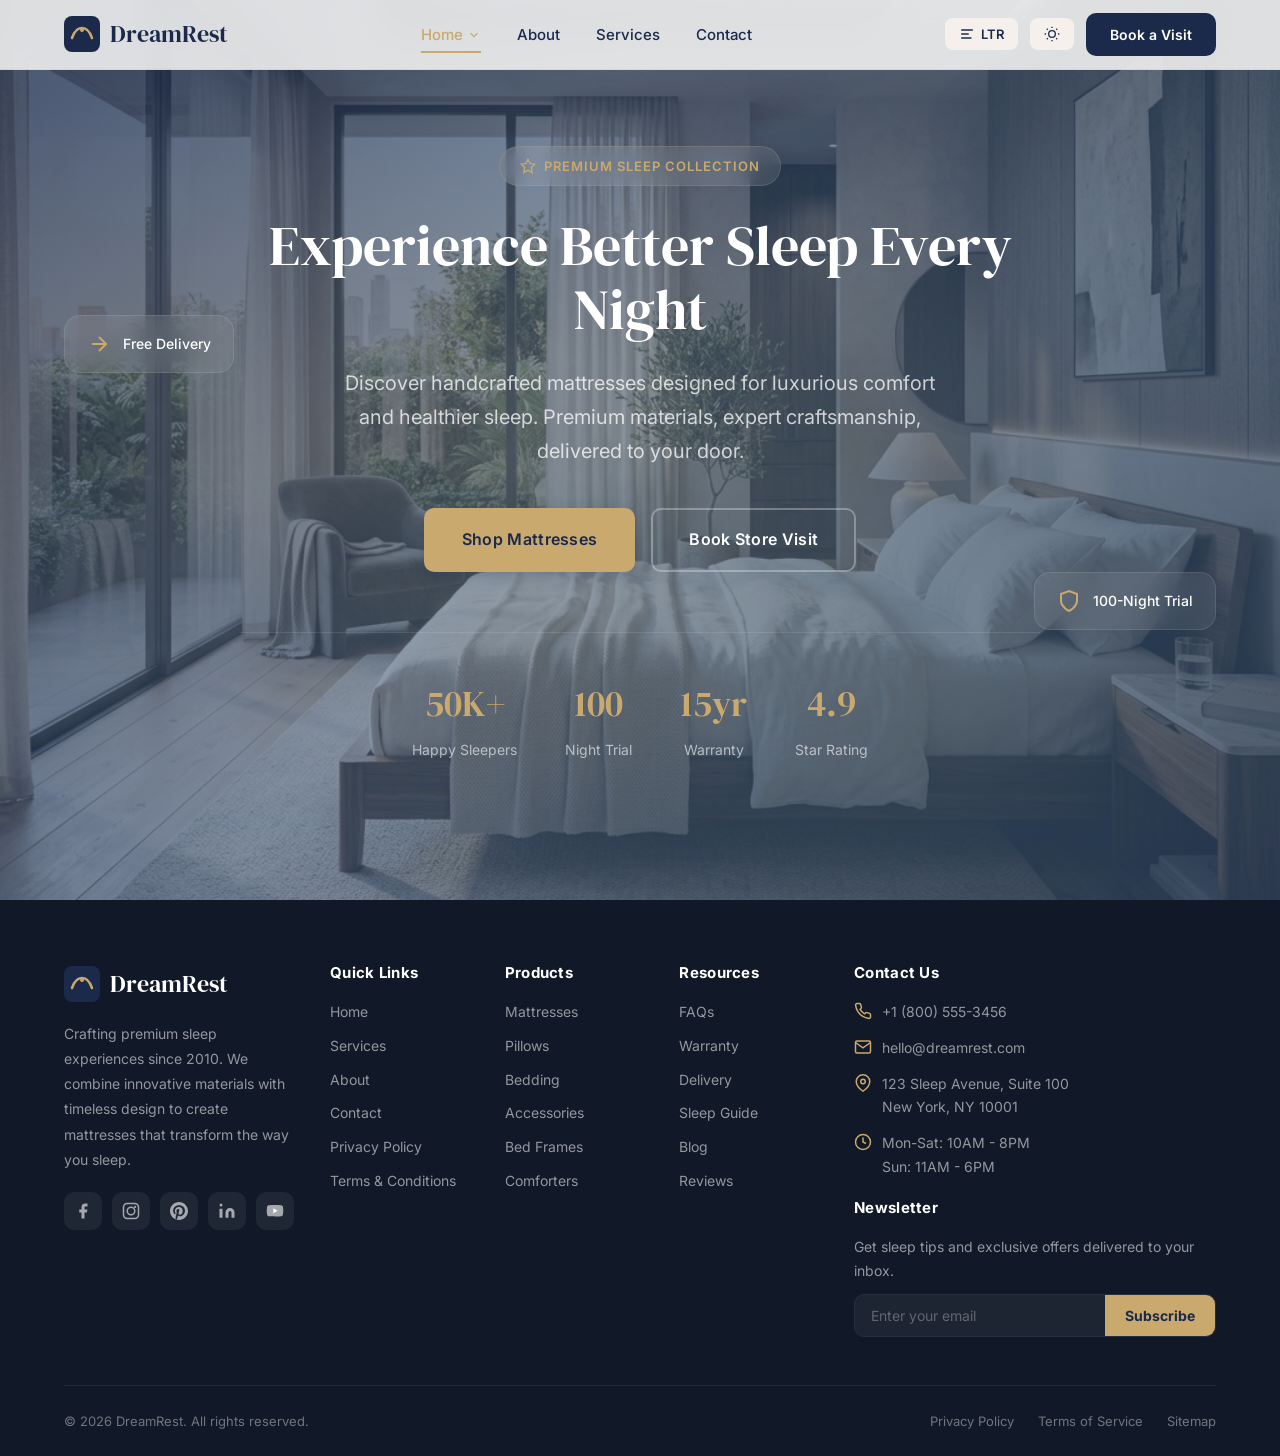
==== commit 5afd08cc: "Refactor to multi-page layout and update landing pages" ====
--- a/index.html
+++ b/index.html
@@ -25,20 +25,20 @@
 <ul class="nav-links">
 <li class="nav-dropdown"><a href="#" class="active" aria-haspopup="true" aria-expanded="false">Home <svg viewBox="0 0 24 24" fill="none" stroke="currentColor" stroke-width="2"><path d="M6 9l6 6 6-6"/></svg></a>
 <ul class="dropdown-menu"><li><a href="index.html">Home 1</a></li><li><a href="home2.html">Home 2</a></li></ul></li>
-<li><a href="#about">About</a></li>
-<li><a href="#categories">Services</a></li>
-<li><a href="#booking">Contact</a></li>
+<li><a href="about.html">About</a></li>
+<li><a href="services.html">Services</a></li>
+<li><a href="contact.html">Contact</a></li>
 </ul>
 <div class="mobile-toggles">
 <button class="nav-toggle-btn" id="mobileDirToggle" aria-label="Toggle text direction"><svg viewBox="0 0 24 24" fill="none" stroke="currentColor" stroke-width="2" stroke-linecap="round"><path d="M4 6h16M4 12h10M4 18h14"/></svg><span>LTR</span></button>
 <button class="nav-toggle-btn" id="mobileThemeToggle" aria-label="Toggle theme"><svg viewBox="0 0 24 24" fill="none" stroke="currentColor" stroke-width="2"><circle cx="12" cy="12" r="5"/><path d="M12 1v2M12 21v2M4.22 4.22l1.42 1.42M18.36 18.36l1.42 1.42M1 12h2M21 12h2M4.22 19.78l1.42-1.42M18.36 5.64l1.42-1.42"/></svg></button>
 </div>
-<a href="#booking" class="mobile-cta">Book a Visit</a>
+<a href="contact.html" class="mobile-cta">Book a Visit</a>
 </div>
 <div class="nav-right">
 <button class="nav-toggle-btn" id="dirToggle" aria-label="Toggle text direction"><svg viewBox="0 0 24 24" fill="none" stroke="currentColor" stroke-width="2" stroke-linecap="round"><path d="M4 6h16M4 12h10M4 18h14"/></svg><span>LTR</span></button>
 <button class="nav-toggle-btn" id="themeToggle" aria-label="Toggle theme"><svg viewBox="0 0 24 24" fill="none" stroke="currentColor" stroke-width="2"><circle cx="12" cy="12" r="5"/><path d="M12 1v2M12 21v2M4.22 4.22l1.42 1.42M18.36 18.36l1.42 1.42M1 12h2M21 12h2M4.22 19.78l1.42-1.42M18.36 5.64l1.42-1.42"/></svg></button>
-<a href="#booking" class="nav-cta">Book a Visit</a>
+<a href="contact.html" class="nav-cta">Book a Visit</a>
 <button class="hamburger" id="hamburger" aria-label="Toggle menu" aria-expanded="false"><span></span><span></span><span></span></button>
 </div>
 </div>
@@ -61,145 +61,6 @@
 <div class="hero-stat"><span class="number">100</span><span class="label">Night Trial</span></div>
 <div class="hero-stat"><span class="number">15yr</span><span class="label">Warranty</span></div>
 <div class="hero-stat"><span class="number">4.9</span><span class="label">Star Rating</span></div>
-</div>
-</div>
-</section>
-<!-- Section 2: Mattress Categories - Bento Grid -->
-<section class="categories" id="categories" aria-label="Mattress Categories">
-<div class="container">
-<div class="section-header reveal"><span class="label">Our Collection</span><h2>Mattress Categories</h2><p>Explore our range of premium mattresses crafted for every sleep preference and comfort level.</p></div>
-<div class="bento-grid stagger-children">
-<div class="bento-item large reveal">
-<img src="https://images.unsplash.com/photo-1631049307264-da0ec9d70304?w=800&q=80" alt="Memory Foam Mattress" class="bento-img" loading="lazy">
-<div class="bento-overlay"><h3>Memory Foam</h3><p>Body-contouring comfort for pressure relief</p><span class="price">From $899</span><a href="#" class="btn">Shop Now</a></div>
-</div>
-<div class="bento-item reveal">
-<img src="https://images.unsplash.com/photo-1505693416388-ac5ce068fe85?w=600&q=80" alt="Latex Mattress" class="bento-img" loading="lazy">
-<div class="bento-overlay"><h3>Latex</h3><p>Natural breathability &amp; support</p><span class="price">From $1,199</span></div>
-</div>
-<div class="bento-item reveal">
-<img src="https://images.unsplash.com/photo-1555041469-a586c61ea9bc?w=600&q=80" alt="Hybrid Mattress" class="bento-img" loading="lazy">
-<div class="bento-overlay"><h3>Hybrid</h3><p>Springs meet foam technology</p><span class="price">From $999</span></div>
-</div>
-<div class="bento-item wide reveal">
-<img src="https://images.unsplash.com/photo-1616627561950-9f746e330187?w=800&q=80" alt="Orthopedic Mattress" class="bento-img" loading="lazy">
-<div class="bento-overlay"><h3>Orthopedic</h3><p>Medically-designed spinal support for deep restorative sleep</p><span class="price">From $1,099</span><a href="#" class="btn">Explore</a></div>
-</div>
-<div class="bento-item reveal">
-<img src="https://images.unsplash.com/photo-1540518614846-7eded433c457?w=600&q=80" alt="King Size" class="bento-img" loading="lazy">
-<div class="bento-overlay"><h3>King Size</h3><p>Ultimate luxury space</p><span class="price">From $1,499</span></div>
-</div>
-<div class="bento-item reveal">
-<img src="https://images.unsplash.com/photo-1522771739844-6a9f6d5f14af?w=600&q=80" alt="Luxury Plush" class="bento-img" loading="lazy">
-<div class="bento-overlay"><h3>Luxury Plush</h3><p>Cloud-like softness</p><span class="price">From $1,299</span></div>
-</div>
-</div>
-</div>
-</section>
-<!-- Section 3: Why Choose Us - Offset Cards -->
-<section class="why-us" id="about" aria-label="Why Choose Us">
-<div class="container">
-<div class="section-header reveal"><span class="label">Why DreamRest</span><h2>Why Choose Us</h2><p>We combine premium materials with expert craftsmanship to deliver the perfect night's sleep.</p></div>
-<div class="why-grid stagger-children">
-<div class="why-card reveal"><span class="why-number">01</span><div class="why-icon"><svg viewBox="0 0 24 24" fill="none" stroke="currentColor" stroke-width="2"><path d="M20.84 4.61a5.5 5.5 0 00-7.78 0L12 5.67l-1.06-1.06a5.5 5.5 0 00-7.78 7.78l1.06 1.06L12 21.23l7.78-7.78 1.06-1.06a5.5 5.5 0 000-7.78z"/></svg></div><h4>100-Night Trial</h4><p>Sleep on it for 100 nights. If you are not completely in love, we will pick it up and refund every penny.</p></div>
-<div class="why-card reveal"><span class="why-number">02</span><div class="why-icon"><svg viewBox="0 0 24 24" fill="none" stroke="currentColor" stroke-width="2"><rect x="1" y="3" width="15" height="13"/><polygon points="16 8 20 8 23 11 23 16 16 16 16 8"/><circle cx="5.5" cy="18.5" r="2.5"/><circle cx="18.5" cy="18.5" r="2.5"/></svg></div><h4>Free Delivery</h4><p>Complimentary white-glove delivery and setup. We handle everything so you can focus on resting.</p></div>
-<div class="why-card reveal"><span class="why-number">03</span><div class="why-icon"><svg viewBox="0 0 24 24" fill="none" stroke="currentColor" stroke-width="2"><path d="M12 22s8-4 8-10V5l-8-3-8 3v7c0 6 8 10 8 10z"/></svg></div><h4>Premium Materials</h4><p>CertiPUR-US certified foams, organic cotton covers, and sustainably sourced natural latex.</p></div>
-<div class="why-card reveal"><span class="why-number">04</span><div class="why-icon"><svg viewBox="0 0 24 24" fill="none" stroke="currentColor" stroke-width="2"><path d="M22 11.08V12a10 10 0 11-5.93-9.14"/><polyline points="22 4 12 14.01 9 11.01"/></svg></div><h4>15-Year Warranty</h4><p>Industry-leading warranty coverage because we stand behind every mattress we craft.</p></div>
-<div class="why-card reveal"><span class="why-number">05</span><div class="why-icon"><svg viewBox="0 0 24 24" fill="none" stroke="currentColor" stroke-width="2"><path d="M17 21v-2a4 4 0 00-4-4H5a4 4 0 00-4 4v2"/><circle cx="9" cy="7" r="4"/><path d="M23 21v-2a4 4 0 00-3-3.87"/><path d="M16 3.13a4 4 0 010 7.75"/></svg></div><h4>Expert Consultation</h4><p>Our sleep specialists help you find the perfect mattress for your body type and sleep style.</p></div>
-</div>
-</div>
-</section>
-<!-- Section 4: Bedding Accessories - Zig-Zag Editorial -->
-<section class="accessories" id="accessories" aria-label="Bedding Accessories">
-<div class="container">
-<div class="section-header reveal"><span class="label">Complete Your Bedroom</span><h2>Bedding Accessories</h2><p>Curated accessories to complement your mattress and elevate your sleep sanctuary.</p></div>
-<div class="editorial-row reveal-left">
-<div class="editorial-img"><img src="https://images.unsplash.com/photo-1584100936595-c0654b55a2e2?w=700&q=80" alt="Premium Pillows" loading="lazy"></div>
-<div class="editorial-text"><span class="label">Pillows</span><h3>Premium Memory Foam Pillows</h3><p>Ergonomically designed pillows that cradle your head and neck for perfect spinal alignment. Available in soft, medium, and firm support levels.</p><div class="editorial-price">From $89</div><a href="#" class="btn btn-primary">Shop Pillows</a></div>
-</div>
-<div class="editorial-row reveal-right">
-<div class="editorial-img"><img src="https://images.unsplash.com/photo-1629140727571-9b5c6f6267b4?w=700&q=80" alt="Luxury Comforters" loading="lazy"></div>
-<div class="editorial-text"><span class="label">Comforters</span><h3>All-Season Luxury Comforters</h3><p>Temperature-regulating comforters with premium down alternative fill. Breathable, hypoallergenic, and irresistibly soft for year-round comfort.</p><div class="editorial-price">From $199</div><a href="#" class="btn btn-primary">Shop Comforters</a></div>
-</div>
-<div class="editorial-row reveal-left">
-<div class="editorial-img"><img src="https://images.unsplash.com/photo-1631049552057-403cdb8f0658?w=700&q=80" alt="Mattress Protectors" loading="lazy"></div>
-<div class="editorial-text"><span class="label">Protectors</span><h3>Waterproof Mattress Protectors</h3><p>Ultra-thin, breathable protectors that shield your mattress without compromising comfort. Machine washable and whisper-quiet.</p><div class="editorial-price">From $69</div><a href="#" class="btn btn-primary">Shop Protectors</a></div>
-</div>
-</div>
-</section>
-<!-- Section 5: Testimonials - Masonry Grid -->
-<section class="testimonials" id="testimonials" aria-label="Customer Testimonials">
-<div class="container">
-<div class="section-header reveal"><span class="label">Customer Stories</span><h2>What Our Sleepers Say</h2><p>Real experiences from customers who transformed their sleep with DreamRest.</p></div>
-<div class="testimonial-grid stagger-children">
-<div class="testimonial-card reveal">
-<div class="testimonial-stars"><svg viewBox="0 0 24 24"><path d="M12 2l3.09 6.26L22 9.27l-5 4.87L18.18 22 12 18.27 5.82 22 7 14.14l-5-4.87 6.91-1.01L12 2z"/></svg><svg viewBox="0 0 24 24"><path d="M12 2l3.09 6.26L22 9.27l-5 4.87L18.18 22 12 18.27 5.82 22 7 14.14l-5-4.87 6.91-1.01L12 2z"/></svg><svg viewBox="0 0 24 24"><path d="M12 2l3.09 6.26L22 9.27l-5 4.87L18.18 22 12 18.27 5.82 22 7 14.14l-5-4.87 6.91-1.01L12 2z"/></svg><svg viewBox="0 0 24 24"><path d="M12 2l3.09 6.26L22 9.27l-5 4.87L18.18 22 12 18.27 5.82 22 7 14.14l-5-4.87 6.91-1.01L12 2z"/></svg><svg viewBox="0 0 24 24"><path d="M12 2l3.09 6.26L22 9.27l-5 4.87L18.18 22 12 18.27 5.82 22 7 14.14l-5-4.87 6.91-1.01L12 2z"/></svg></div>
-<blockquote>Best mattress I have ever owned. The memory foam contours perfectly to my body. My back pain is completely gone after just two weeks of sleeping on it.</blockquote>
-<div class="testimonial-author"><div class="testimonial-avatar">SM</div><div><div class="name">Sarah Mitchell</div><div class="role">Memory Foam - Queen</div></div></div>
-</div>
-<div class="testimonial-card reveal">
-<div class="testimonial-stars"><svg viewBox="0 0 24 24"><path d="M12 2l3.09 6.26L22 9.27l-5 4.87L18.18 22 12 18.27 5.82 22 7 14.14l-5-4.87 6.91-1.01L12 2z"/></svg><svg viewBox="0 0 24 24"><path d="M12 2l3.09 6.26L22 9.27l-5 4.87L18.18 22 12 18.27 5.82 22 7 14.14l-5-4.87 6.91-1.01L12 2z"/></svg><svg viewBox="0 0 24 24"><path d="M12 2l3.09 6.26L22 9.27l-5 4.87L18.18 22 12 18.27 5.82 22 7 14.14l-5-4.87 6.91-1.01L12 2z"/></svg><svg viewBox="0 0 24 24"><path d="M12 2l3.09 6.26L22 9.27l-5 4.87L18.18 22 12 18.27 5.82 22 7 14.14l-5-4.87 6.91-1.01L12 2z"/></svg><svg viewBox="0 0 24 24"><path d="M12 2l3.09 6.26L22 9.27l-5 4.87L18.18 22 12 18.27 5.82 22 7 14.14l-5-4.87 6.91-1.01L12 2z"/></svg></div>
-<blockquote>The delivery was seamless and the setup team was incredibly professional. This hybrid mattress gives me the perfect balance of support and softness. Worth every penny!</blockquote>
-<div class="testimonial-author"><div class="testimonial-avatar">JR</div><div><div class="name">James Rodriguez</div><div class="role">Hybrid - King</div></div></div>
-</div>
-<div class="testimonial-card reveal">
-<div class="testimonial-stars"><svg viewBox="0 0 24 24"><path d="M12 2l3.09 6.26L22 9.27l-5 4.87L18.18 22 12 18.27 5.82 22 7 14.14l-5-4.87 6.91-1.01L12 2z"/></svg><svg viewBox="0 0 24 24"><path d="M12 2l3.09 6.26L22 9.27l-5 4.87L18.18 22 12 18.27 5.82 22 7 14.14l-5-4.87 6.91-1.01L12 2z"/></svg><svg viewBox="0 0 24 24"><path d="M12 2l3.09 6.26L22 9.27l-5 4.87L18.18 22 12 18.27 5.82 22 7 14.14l-5-4.87 6.91-1.01L12 2z"/></svg><svg viewBox="0 0 24 24"><path d="M12 2l3.09 6.26L22 9.27l-5 4.87L18.18 22 12 18.27 5.82 22 7 14.14l-5-4.87 6.91-1.01L12 2z"/></svg><svg viewBox="0 0 24 24"><path d="M12 2l3.09 6.26L22 9.27l-5 4.87L18.18 22 12 18.27 5.82 22 7 14.14l-5-4.87 6.91-1.01L12 2z"/></svg></div>
-<blockquote>As someone with chronic back issues, the orthopedic mattress has been life-changing.</blockquote>
-<div class="testimonial-author"><div class="testimonial-avatar">EP</div><div><div class="name">Emily Parker</div><div class="role">Orthopedic - Queen</div></div></div>
-</div>
-<div class="testimonial-card reveal">
-<div class="testimonial-stars"><svg viewBox="0 0 24 24"><path d="M12 2l3.09 6.26L22 9.27l-5 4.87L18.18 22 12 18.27 5.82 22 7 14.14l-5-4.87 6.91-1.01L12 2z"/></svg><svg viewBox="0 0 24 24"><path d="M12 2l3.09 6.26L22 9.27l-5 4.87L18.18 22 12 18.27 5.82 22 7 14.14l-5-4.87 6.91-1.01L12 2z"/></svg><svg viewBox="0 0 24 24"><path d="M12 2l3.09 6.26L22 9.27l-5 4.87L18.18 22 12 18.27 5.82 22 7 14.14l-5-4.87 6.91-1.01L12 2z"/></svg><svg viewBox="0 0 24 24"><path d="M12 2l3.09 6.26L22 9.27l-5 4.87L18.18 22 12 18.27 5.82 22 7 14.14l-5-4.87 6.91-1.01L12 2z"/></svg><svg viewBox="0 0 24 24"><path d="M12 2l3.09 6.26L22 9.27l-5 4.87L18.18 22 12 18.27 5.82 22 7 14.14l-5-4.87 6.91-1.01L12 2z"/></svg></div>
-<blockquote>We bought the latex king for our master bedroom. The natural materials and breathability make such a difference in hot summers. We also got the pillows and comforter set. Everything feels cohesive and luxurious.</blockquote>
-<div class="testimonial-author"><div class="testimonial-avatar">DK</div><div><div class="name">David Kim</div><div class="role">Latex - King</div></div></div>
-</div>
-<div class="testimonial-card reveal">
-<div class="testimonial-stars"><svg viewBox="0 0 24 24"><path d="M12 2l3.09 6.26L22 9.27l-5 4.87L18.18 22 12 18.27 5.82 22 7 14.14l-5-4.87 6.91-1.01L12 2z"/></svg><svg viewBox="0 0 24 24"><path d="M12 2l3.09 6.26L22 9.27l-5 4.87L18.18 22 12 18.27 5.82 22 7 14.14l-5-4.87 6.91-1.01L12 2z"/></svg><svg viewBox="0 0 24 24"><path d="M12 2l3.09 6.26L22 9.27l-5 4.87L18.18 22 12 18.27 5.82 22 7 14.14l-5-4.87 6.91-1.01L12 2z"/></svg><svg viewBox="0 0 24 24"><path d="M12 2l3.09 6.26L22 9.27l-5 4.87L18.18 22 12 18.27 5.82 22 7 14.14l-5-4.87 6.91-1.01L12 2z"/></svg><svg viewBox="0 0 24 24"><path d="M12 2l3.09 6.26L22 9.27l-5 4.87L18.18 22 12 18.27 5.82 22 7 14.14l-5-4.87 6.91-1.01L12 2z"/></svg></div>
-<blockquote>The 100-night trial sold me. But honestly, I knew within the first night this was the one. Amazing quality at a fair price.</blockquote>
-<div class="testimonial-author"><div class="testimonial-avatar">LW</div><div><div class="name">Lisa Wang</div><div class="role">Memory Foam - Double</div></div></div>
-</div>
-<div class="testimonial-card reveal">
-<div class="testimonial-stars"><svg viewBox="0 0 24 24"><path d="M12 2l3.09 6.26L22 9.27l-5 4.87L18.18 22 12 18.27 5.82 22 7 14.14l-5-4.87 6.91-1.01L12 2z"/></svg><svg viewBox="0 0 24 24"><path d="M12 2l3.09 6.26L22 9.27l-5 4.87L18.18 22 12 18.27 5.82 22 7 14.14l-5-4.87 6.91-1.01L12 2z"/></svg><svg viewBox="0 0 24 24"><path d="M12 2l3.09 6.26L22 9.27l-5 4.87L18.18 22 12 18.27 5.82 22 7 14.14l-5-4.87 6.91-1.01L12 2z"/></svg><svg viewBox="0 0 24 24"><path d="M12 2l3.09 6.26L22 9.27l-5 4.87L18.18 22 12 18.27 5.82 22 7 14.14l-5-4.87 6.91-1.01L12 2z"/></svg><svg viewBox="0 0 24 24"><path d="M12 2l3.09 6.26L22 9.27l-5 4.87L18.18 22 12 18.27 5.82 22 7 14.14l-5-4.87 6.91-1.01L12 2z"/></svg></div>
-<blockquote>Outstanding customer service and the sleep consultation helped us pick the perfect firmness. Highly recommended for anyone serious about their sleep health.</blockquote>
-<div class="testimonial-author"><div class="testimonial-avatar">MA</div><div><div class="name">Michael Adams</div><div class="role">Hybrid - Queen</div></div></div>
-</div>
-</div>
-<div class="testimonials-cta reveal"><a href="#" class="btn btn-primary">Read More Reviews</a></div>
-</div>
-</section>
-<!-- Section 6: Store Visit Booking - Split Layout -->
-<section class="booking" id="booking" aria-label="Book a Store Visit">
-<div class="container">
-<div class="section-header reveal"><span class="label">Visit Us</span><h2>Book a Store Visit</h2><p>Experience our mattresses in person with a personalized consultation from our sleep experts.</p></div>
-<div class="booking-wrapper reveal-scale">
-<div class="booking-info">
-<h2>Visit Our Showroom</h2>
-<p>Step into our luxurious showroom and test every mattress. Our sleep consultants will guide you to the perfect match based on your preferences.</p>
-<div class="booking-perks">
-<div class="booking-perk"><svg viewBox="0 0 24 24" fill="none" stroke="currentColor" stroke-width="2"><path d="M22 11.08V12a10 10 0 11-5.93-9.14"/><polyline points="22 4 12 14.01 9 11.01"/></svg>One-on-one sleep consultation</div>
-<div class="booking-perk"><svg viewBox="0 0 24 24" fill="none" stroke="currentColor" stroke-width="2"><path d="M22 11.08V12a10 10 0 11-5.93-9.14"/><polyline points="22 4 12 14.01 9 11.01"/></svg>Try all mattress models</div>
-<div class="booking-perk"><svg viewBox="0 0 24 24" fill="none" stroke="currentColor" stroke-width="2"><path d="M22 11.08V12a10 10 0 11-5.93-9.14"/><polyline points="22 4 12 14.01 9 11.01"/></svg>Exclusive in-store pricing</div>
-<div class="booking-perk"><svg viewBox="0 0 24 24" fill="none" stroke="currentColor" stroke-width="2"><path d="M22 11.08V12a10 10 0 11-5.93-9.14"/><polyline points="22 4 12 14.01 9 11.01"/></svg>Complimentary beverage</div>
-</div>
-</div>
-<div class="booking-form-side">
-<form class="booking-form" id="bookingForm" novalidate>
-<div class="form-row">
-<div class="form-group"><label for="name">Full Name</label><input type="text" id="name" placeholder="John Smith" required></div>
-<div class="form-group"><label for="email">Email Address</label><input type="email" id="email" placeholder="john@example.com" required></div>
-</div>
-<div class="form-row">
-<div class="form-group"><label for="phone">Phone Number</label><input type="tel" id="phone" placeholder="+1 (555) 000-0000" required></div>
-<div class="form-group"><label for="date">Preferred Date</label><input type="date" id="date" required></div>
-</div>
-<div class="form-row">
-<div class="form-group"><label for="time">Preferred Time</label><select id="time" required><option value="">Select a time</option><option>10:00 AM</option><option>11:00 AM</option><option>12:00 PM</option><option>1:00 PM</option><option>2:00 PM</option><option>3:00 PM</option><option>4:00 PM</option><option>5:00 PM</option></select></div>
-<div class="form-group"><label for="store">Store Location</label><select id="store" required><option value="">Select a store</option><option>New York - Manhattan</option><option>Los Angeles - Beverly Hills</option><option>Chicago - Gold Coast</option><option>Miami - Design District</option></select></div>
-</div>
-<div class="form-group"><label for="message">Message (Optional)</label><textarea id="message" rows="3" placeholder="Tell us about your sleep preferences..."></textarea></div>
-<button type="submit" class="btn btn-primary">Book My Visit</button>
-</form>
-<div class="form-success" id="formSuccess"><svg viewBox="0 0 24 24" fill="none" stroke="currentColor" stroke-width="2"><path d="M22 11.08V12a10 10 0 11-5.93-9.14"/><polyline points="22 4 12 14.01 9 11.01"/></svg><h3>Booking Confirmed!</h3><p>We have received your booking. Check your email for confirmation details.</p></div>
-</div>
 </div>
 </div>
 </section>
--- a/css/sections.css
+++ b/css/sections.css
@@ -12,7 +12,7 @@
 .hero-bg {
   position: absolute;
   inset: 0;
-  background: linear-gradient(135deg, #1B2A4A 0%, #3D5A80 50%, #2A3F5F 100%);
+  background: linear-gradient(135deg, rgba(27, 42, 74, 0.8) 0%, rgba(61, 90, 128, 0.6) 50%, rgba(42, 63, 95, 0.8) 100%), url('../images/hero_home1.png') center/cover no-repeat;
   z-index: 0;
 }
 .hero-bg::after {
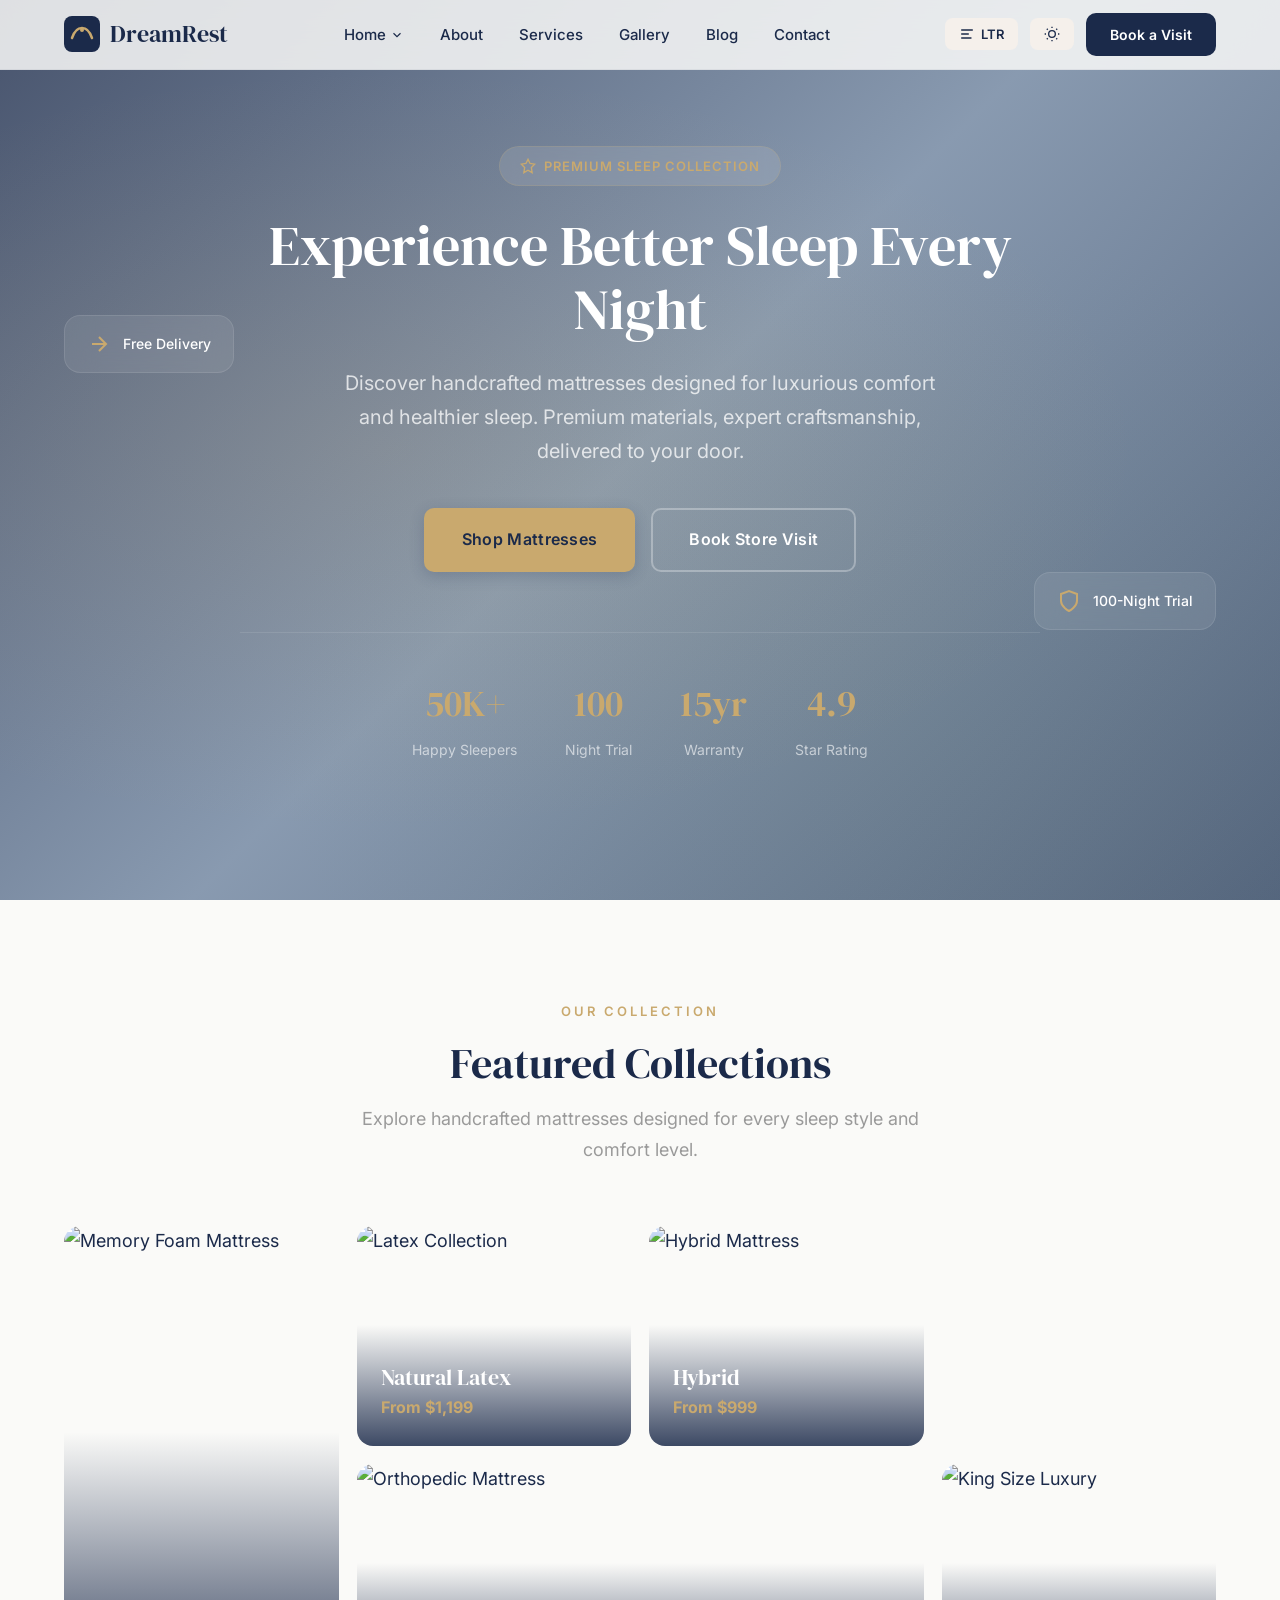
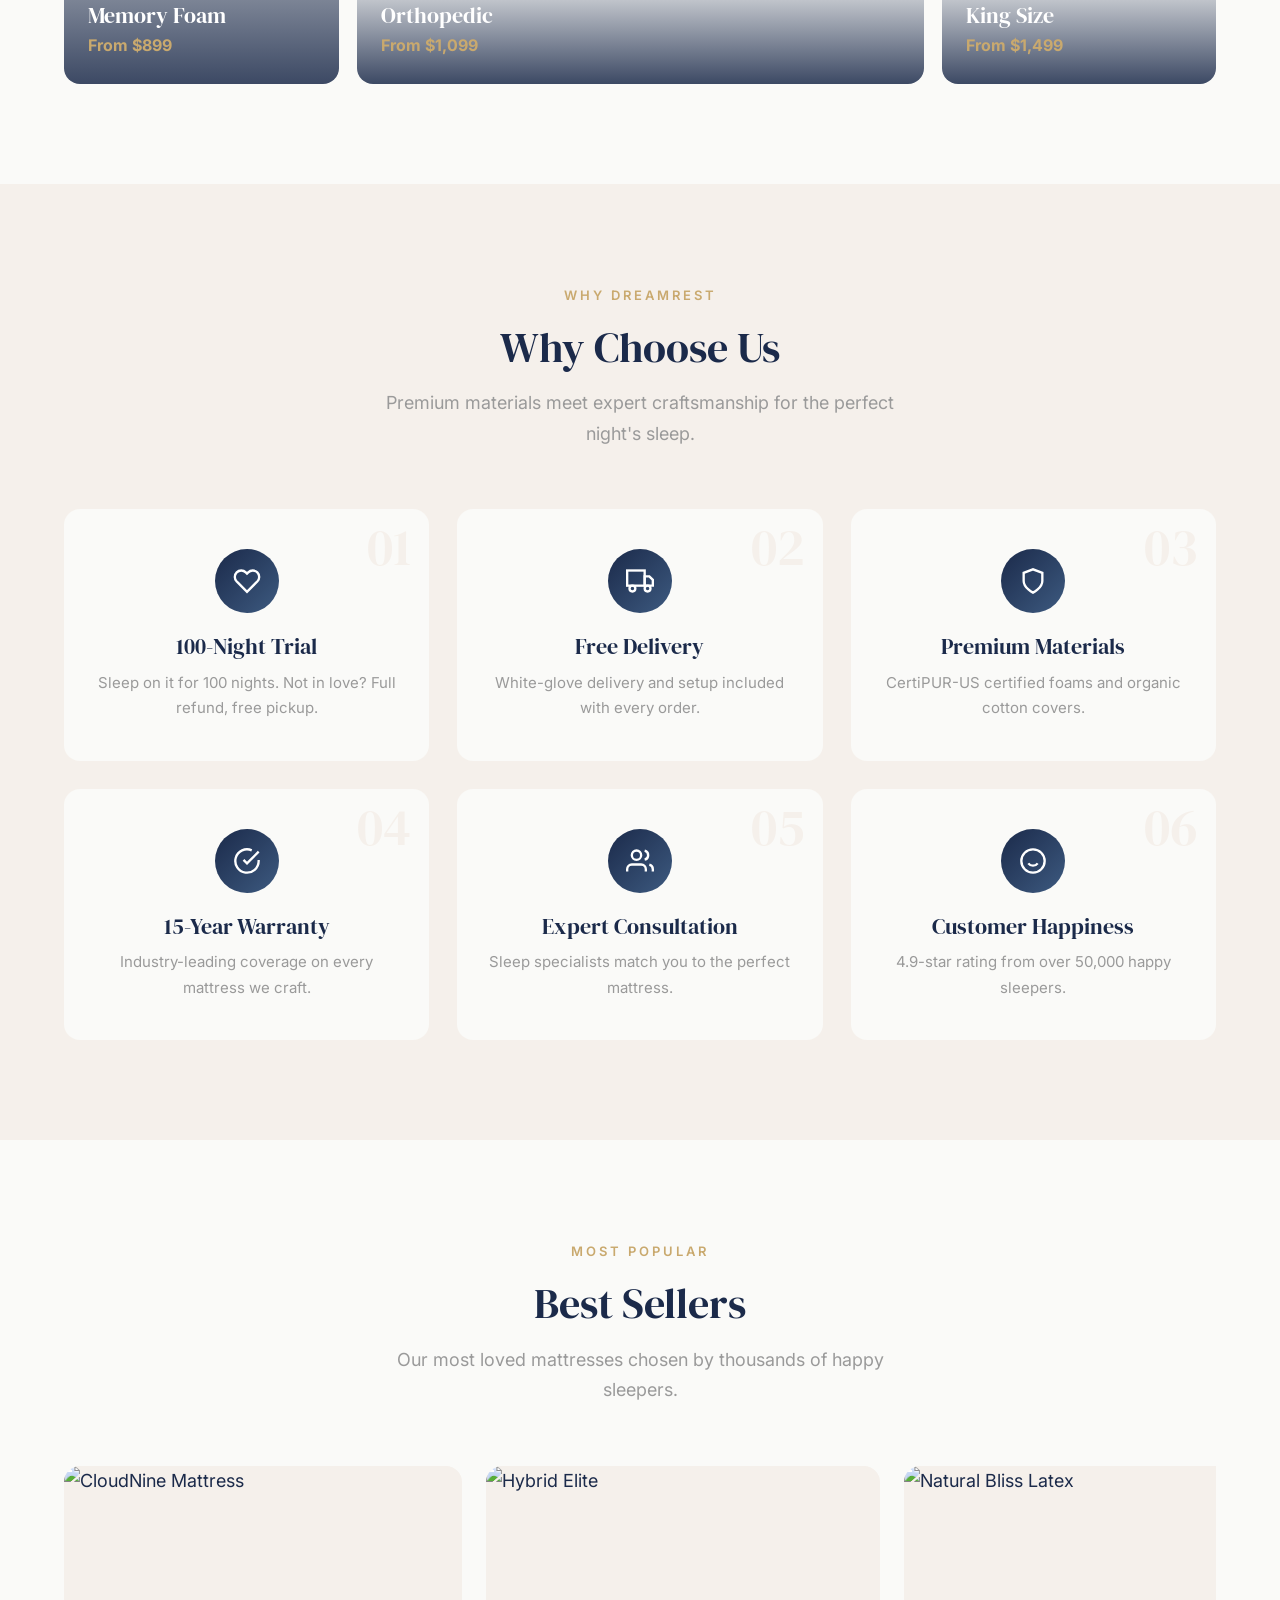
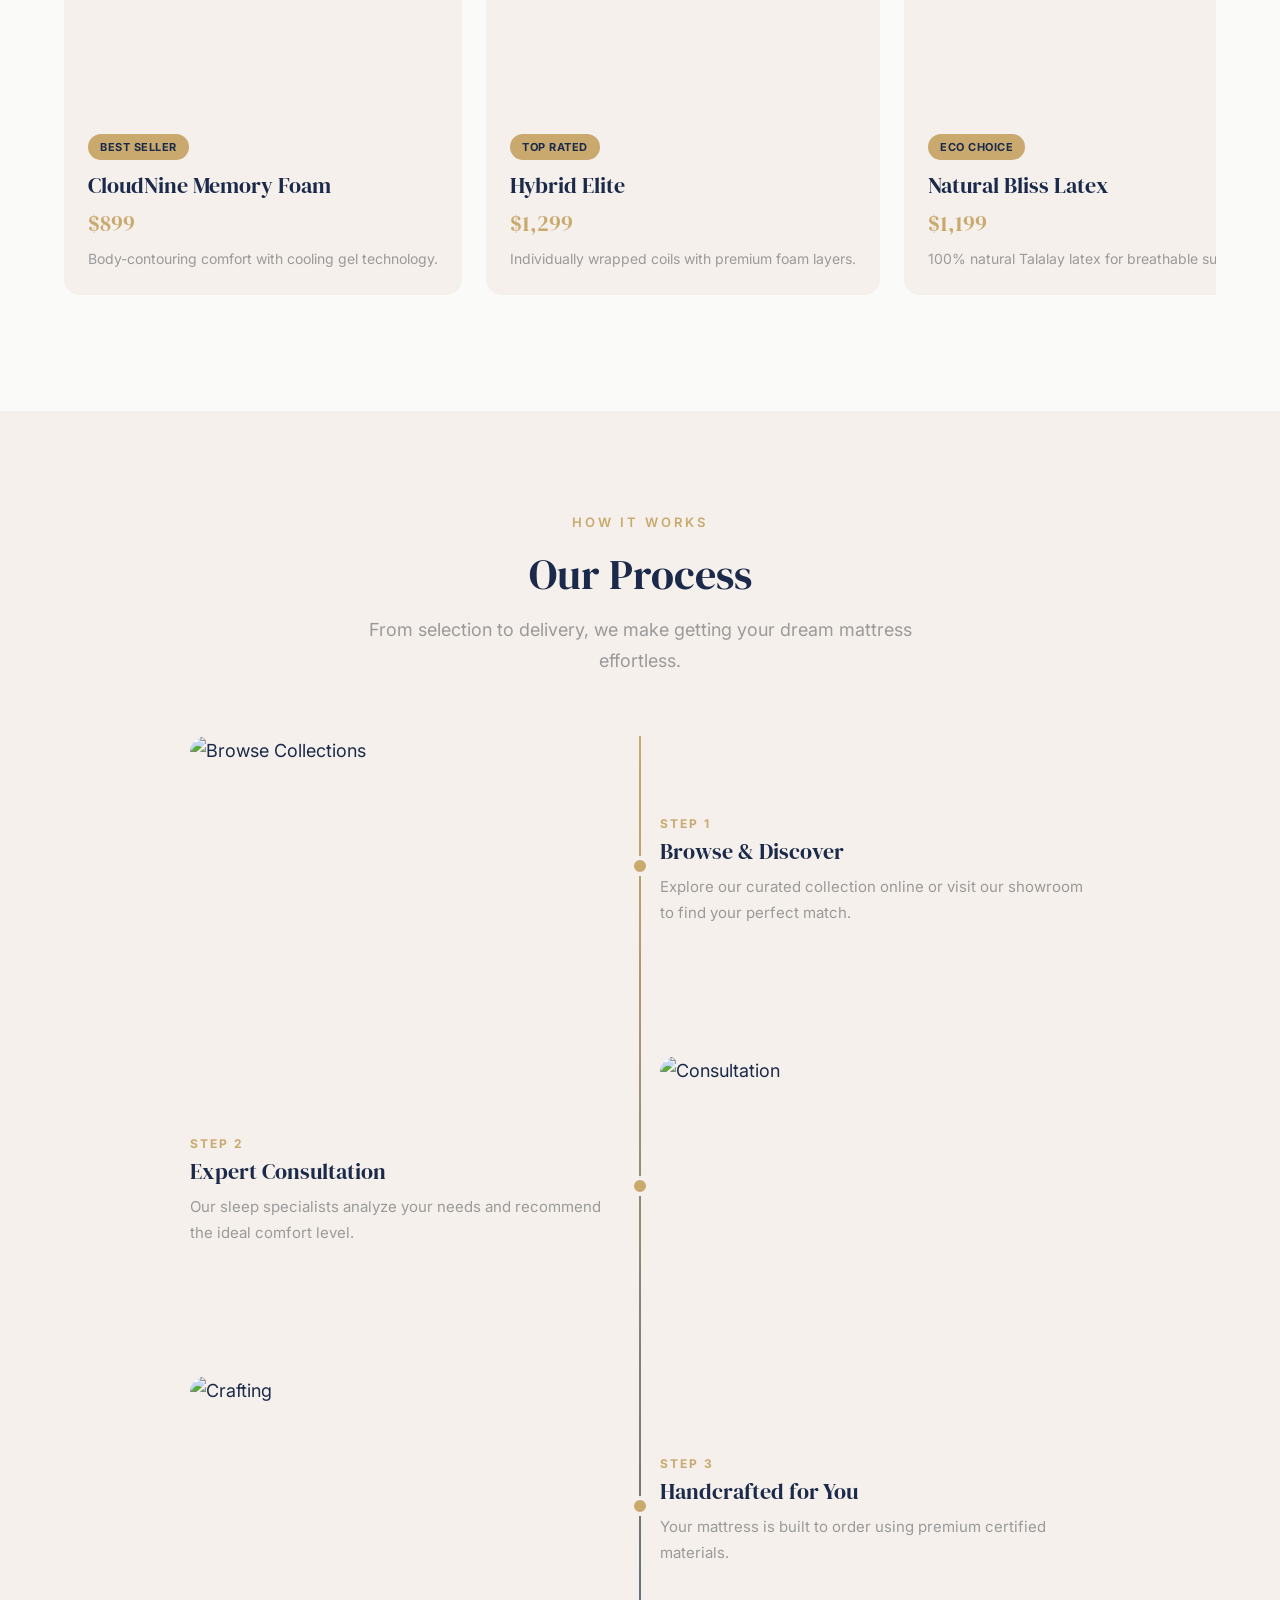
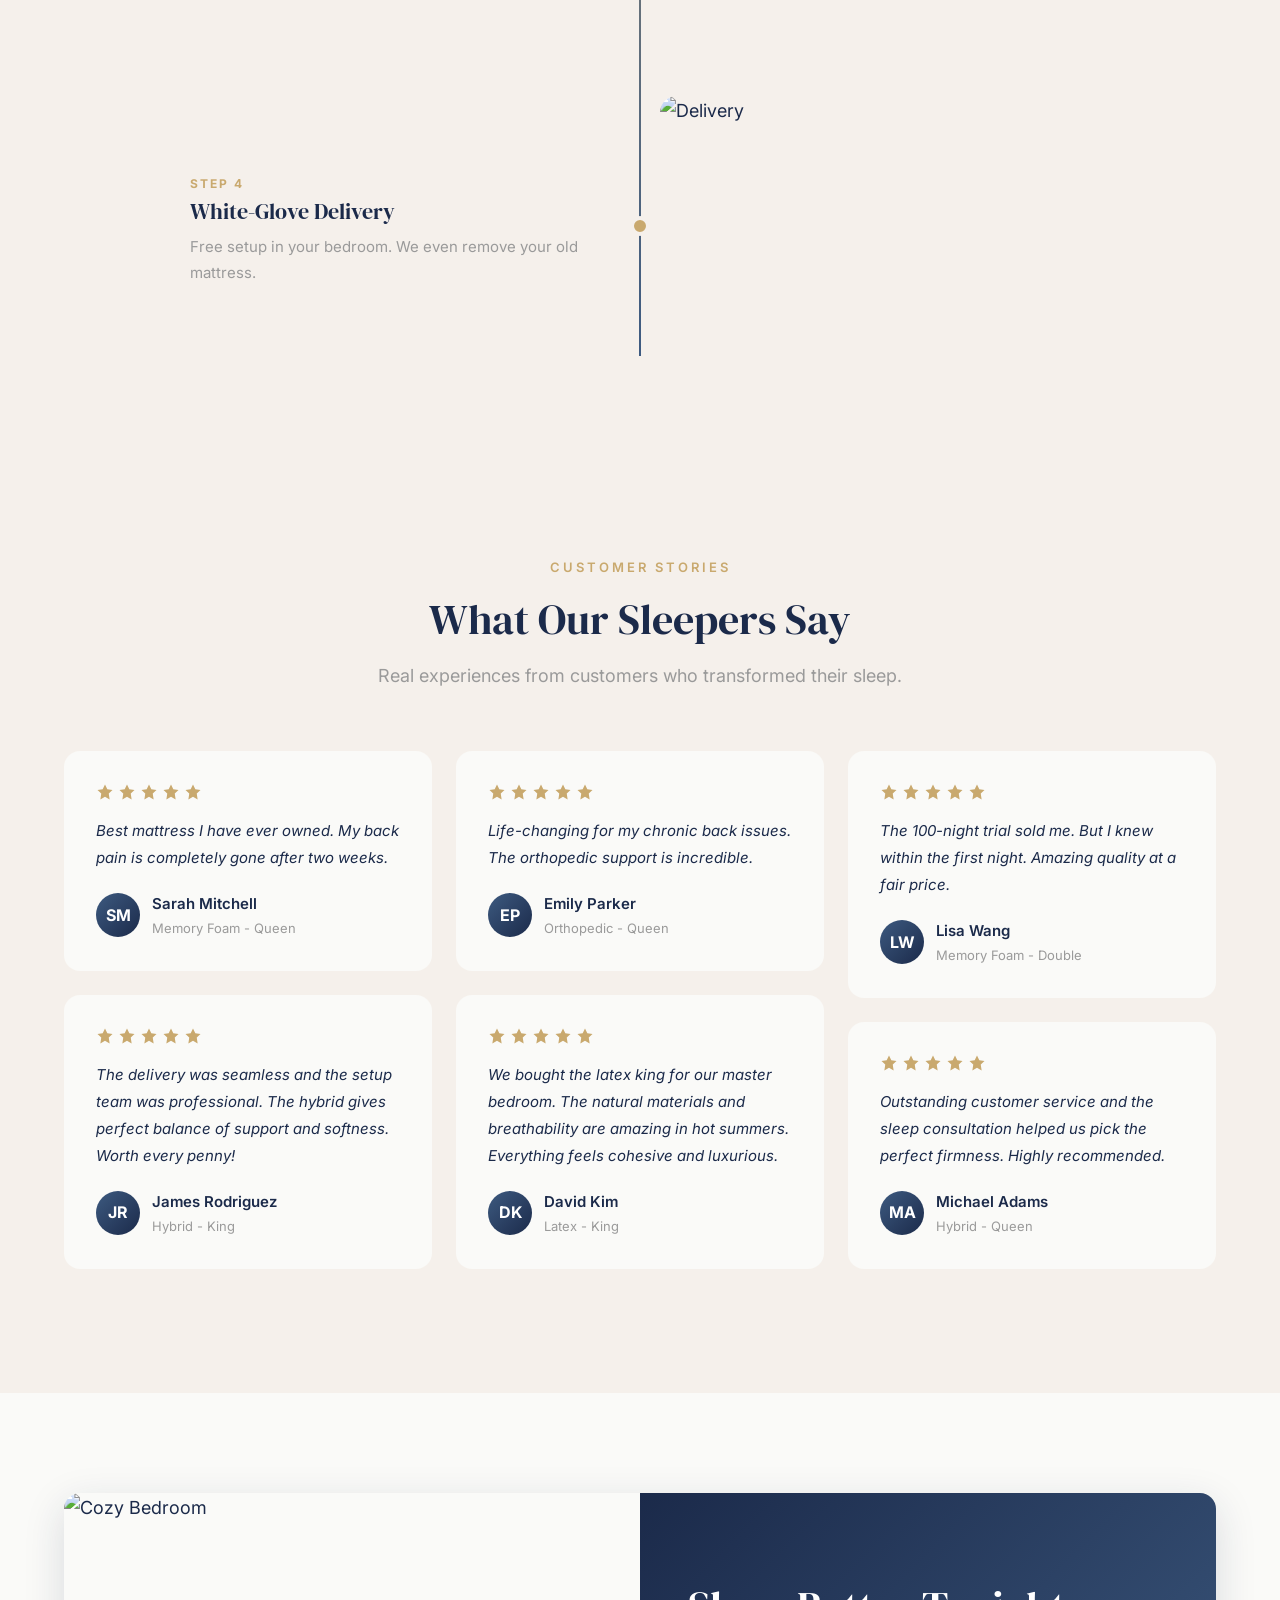
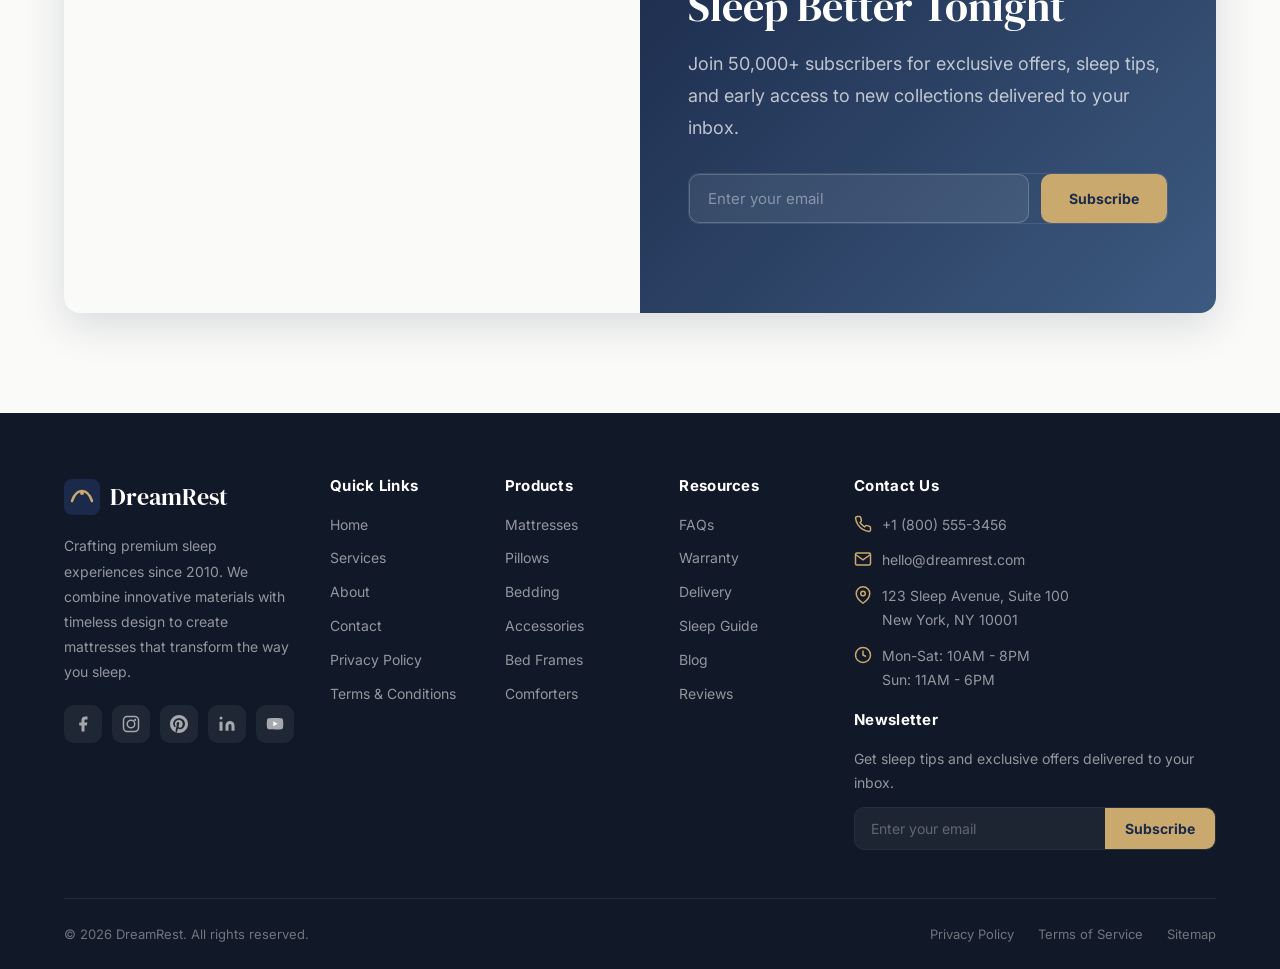
==== commit 081a0b03: "Finalize multi-page mattress website with hero images, fixed section layouts, and responsive navbar" ====
--- a/index.html
+++ b/index.html
@@ -12,6 +12,7 @@
 <link rel="stylesheet" href="css/sections.css">
 <link rel="stylesheet" href="css/footer.css">
 <link rel="stylesheet" href="css/animations.css">
+<link rel="stylesheet" href="css/page-sections.css">
 </head>
 <body>
 <!-- Navbar -->
@@ -27,6 +28,8 @@
 <ul class="dropdown-menu"><li><a href="index.html">Home 1</a></li><li><a href="home2.html">Home 2</a></li></ul></li>
 <li><a href="about.html">About</a></li>
 <li><a href="services.html">Services</a></li>
+<li><a href="gallery.html">Gallery</a></li>
+<li><a href="blog.html">Blog</a></li>
 <li><a href="contact.html">Contact</a></li>
 </ul>
 <div class="mobile-toggles">
@@ -64,6 +67,92 @@
 </div>
 </div>
 </section>
+
+<!-- Section 1: Featured Collections - Bento Grid -->
+<section class="feat-collections" id="categories" aria-label="Featured Collections">
+<div class="container">
+<div class="section-header reveal"><span class="label">Our Collection</span><h2>Featured Collections</h2><p>Explore handcrafted mattresses designed for every sleep style and comfort level.</p></div>
+<div class="feat-bento stagger-children">
+<div class="fb-item fb-tall reveal"><img src="https://images.unsplash.com/photo-1631049307264-da0ec9d70304?w=600&q=80" alt="Memory Foam Mattress" loading="lazy"><div class="fb-cap"><h3>Memory Foam</h3><span>From $899</span></div></div>
+<div class="fb-item reveal"><img src="https://images.unsplash.com/photo-1505693416388-ac5ce068fe85?w=500&q=80" alt="Latex Collection" loading="lazy"><div class="fb-cap"><h3>Natural Latex</h3><span>From $1,199</span></div></div>
+<div class="fb-item reveal"><img src="https://images.unsplash.com/photo-1555041469-a586c61ea9bc?w=500&q=80" alt="Hybrid Mattress" loading="lazy"><div class="fb-cap"><h3>Hybrid</h3><span>From $999</span></div></div>
+<div class="fb-item fb-wide reveal"><img src="https://images.unsplash.com/photo-1616627561950-9f746e330187?w=700&q=80" alt="Orthopedic Mattress" loading="lazy"><div class="fb-cap"><h3>Orthopedic</h3><span>From $1,099</span></div></div>
+<div class="fb-item reveal"><img src="https://images.unsplash.com/photo-1540518614846-7eded433c457?w=500&q=80" alt="King Size Luxury" loading="lazy"><div class="fb-cap"><h3>King Size</h3><span>From $1,499</span></div></div>
+</div>
+</div>
+</section>
+
+<!-- Section 2: Why Choose Us - Icon Cards -->
+<section class="icon-cards-section" id="why-us" aria-label="Why Choose Us">
+<div class="container">
+<div class="section-header reveal"><span class="label">Why DreamRest</span><h2>Why Choose Us</h2><p>Premium materials meet expert craftsmanship for the perfect night's sleep.</p></div>
+<div class="icon-cards-grid stagger-children">
+<div class="ic-card reveal"><span class="ic-num">01</span><div class="ic-icon"><svg viewBox="0 0 24 24" fill="none" stroke="currentColor" stroke-width="2"><path d="M20.84 4.61a5.5 5.5 0 00-7.78 0L12 5.67l-1.06-1.06a5.5 5.5 0 00-7.78 7.78l1.06 1.06L12 21.23l7.78-7.78 1.06-1.06a5.5 5.5 0 000-7.78z"/></svg></div><h4>100-Night Trial</h4><p>Sleep on it for 100 nights. Not in love? Full refund, free pickup.</p></div>
+<div class="ic-card reveal"><span class="ic-num">02</span><div class="ic-icon"><svg viewBox="0 0 24 24" fill="none" stroke="currentColor" stroke-width="2"><rect x="1" y="3" width="15" height="13"/><polygon points="16 8 20 8 23 11 23 16 16 16 16 8"/><circle cx="5.5" cy="18.5" r="2.5"/><circle cx="18.5" cy="18.5" r="2.5"/></svg></div><h4>Free Delivery</h4><p>White-glove delivery and setup included with every order.</p></div>
+<div class="ic-card reveal"><span class="ic-num">03</span><div class="ic-icon"><svg viewBox="0 0 24 24" fill="none" stroke="currentColor" stroke-width="2"><path d="M12 22s8-4 8-10V5l-8-3-8 3v7c0 6 8 10 8 10z"/></svg></div><h4>Premium Materials</h4><p>CertiPUR-US certified foams and organic cotton covers.</p></div>
+<div class="ic-card reveal"><span class="ic-num">04</span><div class="ic-icon"><svg viewBox="0 0 24 24" fill="none" stroke="currentColor" stroke-width="2"><path d="M22 11.08V12a10 10 0 11-5.93-9.14"/><polyline points="22 4 12 14.01 9 11.01"/></svg></div><h4>15-Year Warranty</h4><p>Industry-leading coverage on every mattress we craft.</p></div>
+<div class="ic-card reveal"><span class="ic-num">05</span><div class="ic-icon"><svg viewBox="0 0 24 24" fill="none" stroke="currentColor" stroke-width="2"><path d="M17 21v-2a4 4 0 00-4-4H5a4 4 0 00-4 4v2"/><circle cx="9" cy="7" r="4"/><path d="M23 21v-2a4 4 0 00-3-3.87"/><path d="M16 3.13a4 4 0 010 7.75"/></svg></div><h4>Expert Consultation</h4><p>Sleep specialists match you to the perfect mattress.</p></div>
+<div class="ic-card reveal"><span class="ic-num">06</span><div class="ic-icon"><svg viewBox="0 0 24 24" fill="none" stroke="currentColor" stroke-width="2"><circle cx="12" cy="12" r="10"/><path d="M8 14s1.5 2 4 2 4-2 4-2"/><line x1="9" y1="9" x2="9.01" y2="9"/><line x1="15" y1="9" x2="15.01" y2="9"/></svg></div><h4>Customer Happiness</h4><p>4.9-star rating from over 50,000 happy sleepers.</p></div>
+</div>
+</div>
+</section>
+
+<!-- Section 3: Best Sellers - Horizontal Carousel -->
+<section class="best-sellers" id="bestsellers" aria-label="Best Sellers">
+<div class="container">
+<div class="section-header reveal"><span class="label">Most Popular</span><h2>Best Sellers</h2><p>Our most loved mattresses chosen by thousands of happy sleepers.</p></div>
+<div class="bs-track">
+<div class="bs-card reveal"><img src="https://images.unsplash.com/photo-1522771739844-6a9f6d5f14af?w=500&q=80" alt="CloudNine Mattress" loading="lazy"><div class="bs-card-body"><span class="bs-tag">Best Seller</span><h4>CloudNine Memory Foam</h4><div class="bs-price">$899</div><p>Body-contouring comfort with cooling gel technology.</p></div></div>
+<div class="bs-card reveal"><img src="https://images.unsplash.com/photo-1578683010236-d716f9a3f461?w=500&q=80" alt="Hybrid Elite" loading="lazy"><div class="bs-card-body"><span class="bs-tag">Top Rated</span><h4>Hybrid Elite</h4><div class="bs-price">$1,299</div><p>Individually wrapped coils with premium foam layers.</p></div></div>
+<div class="bs-card reveal"><img src="https://images.unsplash.com/photo-1617325247661-675ab4b64ae2?w=500&q=80" alt="Natural Bliss Latex" loading="lazy"><div class="bs-card-body"><span class="bs-tag">Eco Choice</span><h4>Natural Bliss Latex</h4><div class="bs-price">$1,199</div><p>100% natural Talalay latex for breathable support.</p></div></div>
+<div class="bs-card reveal"><img src="https://images.unsplash.com/photo-1600210492486-724fe5c67fb0?w=500&q=80" alt="Ortho Supreme" loading="lazy"><div class="bs-card-body"><span class="bs-tag">Doctor Rec.</span><h4>Ortho Supreme</h4><div class="bs-price">$1,099</div><p>Medical-grade support for chronic back relief.</p></div></div>
+<div class="bs-card reveal"><img src="https://images.unsplash.com/photo-1560185893-a55cbc8c57e8?w=500&q=80" alt="Luxury Plush" loading="lazy"><div class="bs-card-body"><span class="bs-tag">Premium</span><h4>Luxury Plush King</h4><div class="bs-price">$1,699</div><p>Cloud-like softness with zero motion transfer.</p></div></div>
+</div>
+</div>
+</section>
+
+<!-- Section 4: Our Process - Vertical Timeline -->
+<section class="process-section" id="process" aria-label="Our Process">
+<div class="container">
+<div class="section-header reveal"><span class="label">How It Works</span><h2>Our Process</h2><p>From selection to delivery, we make getting your dream mattress effortless.</p></div>
+<div class="timeline">
+<div class="tl-item reveal"><div class="tl-img"><img src="https://images.unsplash.com/photo-1556228453-efd6c1ff04f6?w=500&q=80" alt="Browse Collections" loading="lazy"></div><div class="tl-dot"></div><div class="tl-content"><span class="tl-step">Step 1</span><h4>Browse & Discover</h4><p>Explore our curated collection online or visit our showroom to find your perfect match.</p></div></div>
+<div class="tl-item reveal"><div class="tl-img"><img src="https://images.unsplash.com/photo-1584100936595-c0654b55a2e2?w=500&q=80" alt="Consultation" loading="lazy"></div><div class="tl-dot"></div><div class="tl-content"><span class="tl-step">Step 2</span><h4>Expert Consultation</h4><p>Our sleep specialists analyze your needs and recommend the ideal comfort level.</p></div></div>
+<div class="tl-item reveal"><div class="tl-img"><img src="https://images.unsplash.com/photo-1544244243-7f7223b9fec5?w=500&q=80" alt="Crafting" loading="lazy"></div><div class="tl-dot"></div><div class="tl-content"><span class="tl-step">Step 3</span><h4>Handcrafted for You</h4><p>Your mattress is built to order using premium certified materials.</p></div></div>
+<div class="tl-item reveal"><div class="tl-img"><img src="https://images.unsplash.com/photo-1629140727571-9b5c6f6267b4?w=500&q=80" alt="Delivery" loading="lazy"></div><div class="tl-dot"></div><div class="tl-content"><span class="tl-step">Step 4</span><h4>White-Glove Delivery</h4><p>Free setup in your bedroom. We even remove your old mattress.</p></div></div>
+</div>
+</div>
+</section>
+
+<!-- Section 5: Testimonials - Masonry -->
+<section class="testimonials" id="testimonials" aria-label="Customer Testimonials">
+<div class="container">
+<div class="section-header reveal"><span class="label">Customer Stories</span><h2>What Our Sleepers Say</h2><p>Real experiences from customers who transformed their sleep.</p></div>
+<div class="testimonial-grid stagger-children">
+<div class="testimonial-card reveal"><div class="testimonial-stars"><svg viewBox="0 0 24 24"><path d="M12 2l3.09 6.26L22 9.27l-5 4.87L18.18 22 12 18.27 5.82 22 7 14.14l-5-4.87 6.91-1.01L12 2z"/></svg><svg viewBox="0 0 24 24"><path d="M12 2l3.09 6.26L22 9.27l-5 4.87L18.18 22 12 18.27 5.82 22 7 14.14l-5-4.87 6.91-1.01L12 2z"/></svg><svg viewBox="0 0 24 24"><path d="M12 2l3.09 6.26L22 9.27l-5 4.87L18.18 22 12 18.27 5.82 22 7 14.14l-5-4.87 6.91-1.01L12 2z"/></svg><svg viewBox="0 0 24 24"><path d="M12 2l3.09 6.26L22 9.27l-5 4.87L18.18 22 12 18.27 5.82 22 7 14.14l-5-4.87 6.91-1.01L12 2z"/></svg><svg viewBox="0 0 24 24"><path d="M12 2l3.09 6.26L22 9.27l-5 4.87L18.18 22 12 18.27 5.82 22 7 14.14l-5-4.87 6.91-1.01L12 2z"/></svg></div><blockquote>Best mattress I have ever owned. My back pain is completely gone after two weeks.</blockquote><div class="testimonial-author"><div class="testimonial-avatar">SM</div><div><div class="name">Sarah Mitchell</div><div class="role">Memory Foam - Queen</div></div></div></div>
+<div class="testimonial-card reveal"><div class="testimonial-stars"><svg viewBox="0 0 24 24"><path d="M12 2l3.09 6.26L22 9.27l-5 4.87L18.18 22 12 18.27 5.82 22 7 14.14l-5-4.87 6.91-1.01L12 2z"/></svg><svg viewBox="0 0 24 24"><path d="M12 2l3.09 6.26L22 9.27l-5 4.87L18.18 22 12 18.27 5.82 22 7 14.14l-5-4.87 6.91-1.01L12 2z"/></svg><svg viewBox="0 0 24 24"><path d="M12 2l3.09 6.26L22 9.27l-5 4.87L18.18 22 12 18.27 5.82 22 7 14.14l-5-4.87 6.91-1.01L12 2z"/></svg><svg viewBox="0 0 24 24"><path d="M12 2l3.09 6.26L22 9.27l-5 4.87L18.18 22 12 18.27 5.82 22 7 14.14l-5-4.87 6.91-1.01L12 2z"/></svg><svg viewBox="0 0 24 24"><path d="M12 2l3.09 6.26L22 9.27l-5 4.87L18.18 22 12 18.27 5.82 22 7 14.14l-5-4.87 6.91-1.01L12 2z"/></svg></div><blockquote>The delivery was seamless and the setup team was professional. The hybrid gives perfect balance of support and softness. Worth every penny!</blockquote><div class="testimonial-author"><div class="testimonial-avatar">JR</div><div><div class="name">James Rodriguez</div><div class="role">Hybrid - King</div></div></div></div>
+<div class="testimonial-card reveal"><div class="testimonial-stars"><svg viewBox="0 0 24 24"><path d="M12 2l3.09 6.26L22 9.27l-5 4.87L18.18 22 12 18.27 5.82 22 7 14.14l-5-4.87 6.91-1.01L12 2z"/></svg><svg viewBox="0 0 24 24"><path d="M12 2l3.09 6.26L22 9.27l-5 4.87L18.18 22 12 18.27 5.82 22 7 14.14l-5-4.87 6.91-1.01L12 2z"/></svg><svg viewBox="0 0 24 24"><path d="M12 2l3.09 6.26L22 9.27l-5 4.87L18.18 22 12 18.27 5.82 22 7 14.14l-5-4.87 6.91-1.01L12 2z"/></svg><svg viewBox="0 0 24 24"><path d="M12 2l3.09 6.26L22 9.27l-5 4.87L18.18 22 12 18.27 5.82 22 7 14.14l-5-4.87 6.91-1.01L12 2z"/></svg><svg viewBox="0 0 24 24"><path d="M12 2l3.09 6.26L22 9.27l-5 4.87L18.18 22 12 18.27 5.82 22 7 14.14l-5-4.87 6.91-1.01L12 2z"/></svg></div><blockquote>Life-changing for my chronic back issues. The orthopedic support is incredible.</blockquote><div class="testimonial-author"><div class="testimonial-avatar">EP</div><div><div class="name">Emily Parker</div><div class="role">Orthopedic - Queen</div></div></div></div>
+<div class="testimonial-card reveal"><div class="testimonial-stars"><svg viewBox="0 0 24 24"><path d="M12 2l3.09 6.26L22 9.27l-5 4.87L18.18 22 12 18.27 5.82 22 7 14.14l-5-4.87 6.91-1.01L12 2z"/></svg><svg viewBox="0 0 24 24"><path d="M12 2l3.09 6.26L22 9.27l-5 4.87L18.18 22 12 18.27 5.82 22 7 14.14l-5-4.87 6.91-1.01L12 2z"/></svg><svg viewBox="0 0 24 24"><path d="M12 2l3.09 6.26L22 9.27l-5 4.87L18.18 22 12 18.27 5.82 22 7 14.14l-5-4.87 6.91-1.01L12 2z"/></svg><svg viewBox="0 0 24 24"><path d="M12 2l3.09 6.26L22 9.27l-5 4.87L18.18 22 12 18.27 5.82 22 7 14.14l-5-4.87 6.91-1.01L12 2z"/></svg><svg viewBox="0 0 24 24"><path d="M12 2l3.09 6.26L22 9.27l-5 4.87L18.18 22 12 18.27 5.82 22 7 14.14l-5-4.87 6.91-1.01L12 2z"/></svg></div><blockquote>We bought the latex king for our master bedroom. The natural materials and breathability are amazing in hot summers. Everything feels cohesive and luxurious.</blockquote><div class="testimonial-author"><div class="testimonial-avatar">DK</div><div><div class="name">David Kim</div><div class="role">Latex - King</div></div></div></div>
+<div class="testimonial-card reveal"><div class="testimonial-stars"><svg viewBox="0 0 24 24"><path d="M12 2l3.09 6.26L22 9.27l-5 4.87L18.18 22 12 18.27 5.82 22 7 14.14l-5-4.87 6.91-1.01L12 2z"/></svg><svg viewBox="0 0 24 24"><path d="M12 2l3.09 6.26L22 9.27l-5 4.87L18.18 22 12 18.27 5.82 22 7 14.14l-5-4.87 6.91-1.01L12 2z"/></svg><svg viewBox="0 0 24 24"><path d="M12 2l3.09 6.26L22 9.27l-5 4.87L18.18 22 12 18.27 5.82 22 7 14.14l-5-4.87 6.91-1.01L12 2z"/></svg><svg viewBox="0 0 24 24"><path d="M12 2l3.09 6.26L22 9.27l-5 4.87L18.18 22 12 18.27 5.82 22 7 14.14l-5-4.87 6.91-1.01L12 2z"/></svg><svg viewBox="0 0 24 24"><path d="M12 2l3.09 6.26L22 9.27l-5 4.87L18.18 22 12 18.27 5.82 22 7 14.14l-5-4.87 6.91-1.01L12 2z"/></svg></div><blockquote>The 100-night trial sold me. But I knew within the first night. Amazing quality at a fair price.</blockquote><div class="testimonial-author"><div class="testimonial-avatar">LW</div><div><div class="name">Lisa Wang</div><div class="role">Memory Foam - Double</div></div></div></div>
+<div class="testimonial-card reveal"><div class="testimonial-stars"><svg viewBox="0 0 24 24"><path d="M12 2l3.09 6.26L22 9.27l-5 4.87L18.18 22 12 18.27 5.82 22 7 14.14l-5-4.87 6.91-1.01L12 2z"/></svg><svg viewBox="0 0 24 24"><path d="M12 2l3.09 6.26L22 9.27l-5 4.87L18.18 22 12 18.27 5.82 22 7 14.14l-5-4.87 6.91-1.01L12 2z"/></svg><svg viewBox="0 0 24 24"><path d="M12 2l3.09 6.26L22 9.27l-5 4.87L18.18 22 12 18.27 5.82 22 7 14.14l-5-4.87 6.91-1.01L12 2z"/></svg><svg viewBox="0 0 24 24"><path d="M12 2l3.09 6.26L22 9.27l-5 4.87L18.18 22 12 18.27 5.82 22 7 14.14l-5-4.87 6.91-1.01L12 2z"/></svg><svg viewBox="0 0 24 24"><path d="M12 2l3.09 6.26L22 9.27l-5 4.87L18.18 22 12 18.27 5.82 22 7 14.14l-5-4.87 6.91-1.01L12 2z"/></svg></div><blockquote>Outstanding customer service and the sleep consultation helped us pick the perfect firmness. Highly recommended.</blockquote><div class="testimonial-author"><div class="testimonial-avatar">MA</div><div><div class="name">Michael Adams</div><div class="role">Hybrid - Queen</div></div></div></div>
+</div>
+</div>
+</section>
+
+<!-- Section 6: Newsletter - Split CTA -->
+<section class="split-cta" id="newsletter" aria-label="Newsletter Signup">
+<div class="container">
+<div class="split-cta-wrap reveal-scale">
+<div class="split-cta-img"><img src="https://images.unsplash.com/photo-1631049552057-403cdb8f0658?w=700&q=80" alt="Cozy Bedroom" loading="lazy"></div>
+<div class="split-cta-content">
+<h2>Sleep Better Tonight</h2>
+<p>Join 50,000+ subscribers for exclusive offers, sleep tips, and early access to new collections delivered to your inbox.</p>
+<form class="newsletter-form" aria-label="Newsletter signup"><input type="email" placeholder="Enter your email" aria-label="Email" required><button type="submit">Subscribe</button></form>
+</div>
+</div>
+</div>
+</section>
+
 <!-- Footer -->
 <footer class="footer" role="contentinfo">
 <div class="container">
@@ -137,8 +226,6 @@
 const observer=new IntersectionObserver((entries)=>{entries.forEach(e=>{if(e.isIntersecting){e.target.classList.add('visible');observer.unobserve(e.target)}})},{threshold:0.1,rootMargin:'0px 0px -50px 0px'});
 document.querySelectorAll('.reveal,.reveal-left,.reveal-right,.reveal-scale').forEach(el=>observer.observe(el));
 
-// Booking Form
-document.getElementById('bookingForm').addEventListener('submit',function(e){e.preventDefault();let valid=true;this.querySelectorAll('[required]').forEach(f=>{if(!f.value.trim()){f.style.borderColor='var(--error)';valid=false}else{f.style.borderColor='rgba(27,42,74,0.12)'}});if(valid){this.style.display='none';document.getElementById('formSuccess').classList.add('show')}});
 
 // Active nav link highlight
 const sections=document.querySelectorAll('section[id]');
--- a/css/sections.css
+++ b/css/sections.css
@@ -12,7 +12,7 @@
 .hero-bg {
   position: absolute;
   inset: 0;
-  background: linear-gradient(135deg, rgba(27, 42, 74, 0.8) 0%, rgba(61, 90, 128, 0.6) 50%, rgba(42, 63, 95, 0.8) 100%), url('../images/hero_home1.png') center/cover no-repeat;
+  background: linear-gradient(135deg, rgba(27, 42, 74, 0.8) 0%, rgba(61, 90, 128, 0.6) 50%, rgba(42, 63, 95, 0.8) 100%), url('https://images.unsplash.com/photo-1540518614846-7eded433c457?w=1600&q=80') center/cover no-repeat;
   z-index: 0;
 }
 .hero-bg::after {
--- a/css/page-sections.css
+++ b/css/page-sections.css
@@ -0,0 +1,168 @@
+/* ===== PAGE SECTIONS - 42 Unique Layouts ===== */
+
+/* --- LAYOUT 1: Bento Grid (Featured Collections) --- */
+.feat-collections{padding:var(--section-pad);background:var(--soft-white)}
+.feat-bento{display:grid;grid-template-columns:repeat(4,1fr);grid-auto-rows:220px;gap:18px}
+.feat-bento .fb-item{position:relative;border-radius:var(--radius);overflow:hidden;cursor:pointer;transition:var(--transition)}
+.feat-bento .fb-item:hover{transform:translateY(-5px);box-shadow:var(--shadow-hover)}
+.feat-bento .fb-item img{width:100%;height:100%;object-fit:cover;transition:transform .6s}
+.feat-bento .fb-item:hover img{transform:scale(1.06)}
+.feat-bento .fb-item.fb-tall{grid-row:span 2}
+.feat-bento .fb-item.fb-wide{grid-column:span 2}
+.fb-cap{position:absolute;inset:0;background:linear-gradient(to top,rgba(27,42,74,.85) 0%,transparent 55%);display:flex;flex-direction:column;justify-content:flex-end;padding:24px}
+.fb-cap h3{color:#fff;font-size:22px;margin-bottom:4px}
+.fb-cap span{color:var(--gold);font-weight:700;font-size:16px}
+
+/* --- LAYOUT 2: Icon Cards Row (Why Choose Us) --- */
+.icon-cards-section{padding:var(--section-pad);background:var(--beige)}
+.icon-cards-grid{display:grid;grid-template-columns:repeat(3,1fr);gap:28px}
+.ic-card{background:var(--soft-white);border-radius:var(--radius);padding:40px 30px;text-align:center;transition:var(--transition);position:relative;overflow:hidden}
+.ic-card:hover{transform:translateY(-6px);box-shadow:var(--shadow-hover)}
+.ic-card .ic-num{position:absolute;top:12px;right:18px;font-family:var(--font-heading);font-size:52px;color:var(--beige);line-height:1}
+[data-theme="dark"] .ic-card .ic-num{color:rgba(255,255,255,.04)}
+.ic-card .ic-icon{width:64px;height:64px;border-radius:50%;background:linear-gradient(135deg,var(--navy),var(--indigo));display:flex;align-items:center;justify-content:center;margin:0 auto 20px}
+[data-theme="dark"] .ic-card .ic-icon{background:linear-gradient(135deg,var(--gold),#d4b87a)}
+.ic-card .ic-icon svg{width:28px;height:28px;color:#fff}
+[data-theme="dark"] .ic-card .ic-icon svg{color:#0F0F1A}
+.ic-card h4{margin-bottom:10px;color:var(--navy)}
+.ic-card p{color:var(--warm-gray);font-size:15px;line-height:1.7}
+
+/* --- LAYOUT 3: Product Carousel (Best Sellers) --- */
+.best-sellers{padding:var(--section-pad);background:var(--soft-white)}
+.bs-track{display:flex;gap:24px;overflow-x:auto;scroll-snap-type:x mandatory;-webkit-overflow-scrolling:touch;padding-bottom:16px;scrollbar-width:thin}
+.bs-track::-webkit-scrollbar{height:6px}
+.bs-track::-webkit-scrollbar-thumb{background:var(--gold);border-radius:3px}
+.bs-card{min-width:320px;flex-shrink:0;scroll-snap-align:start;border-radius:var(--radius);overflow:hidden;background:var(--beige);transition:var(--transition)}
+.bs-card:hover{transform:translateY(-4px);box-shadow:var(--shadow-hover)}
+.bs-card img{width:100%;height:240px;object-fit:cover}
+.bs-card-body{padding:24px}
+.bs-card-body h4{color:var(--navy);margin-bottom:6px}
+.bs-card-body .bs-price{color:var(--gold);font-family:var(--font-heading);font-size:22px;margin-bottom:6px}
+.bs-card-body p{color:var(--warm-gray);font-size:14px;line-height:1.6}
+.bs-card-body .bs-tag{display:inline-block;background:var(--gold);color:#1B2A4A;font-size:11px;font-weight:700;padding:4px 12px;border-radius:20px;margin-bottom:12px;text-transform:uppercase;letter-spacing:.5px}
+
+/* --- LAYOUT 4: Vertical Timeline (Our Process) --- */
+.process-section{padding:var(--section-pad);background:var(--beige)}
+.timeline{position:relative;max-width:900px;margin:0 auto}
+.timeline::before{content:'';position:absolute;left:50%;top:0;bottom:0;width:2px;background:linear-gradient(to bottom,var(--gold),var(--indigo));transform:translateX(-50%)}
+.tl-item{display:flex;align-items:center;gap:40px;margin-bottom:60px;position:relative}
+.tl-item:last-child{margin-bottom:0}
+.tl-item:nth-child(even){flex-direction:row-reverse}
+.tl-item .tl-img{flex:1;border-radius:var(--radius);overflow:hidden}
+.tl-item .tl-img img{width:100%;height:260px;object-fit:cover;border-radius:var(--radius);transition:transform .5s}
+.tl-item .tl-img:hover img{transform:scale(1.04)}
+.tl-item .tl-content{flex:1}
+.tl-dot{position:absolute;left:50%;transform:translateX(-50%);width:20px;height:20px;border-radius:50%;background:var(--gold);border:4px solid var(--beige);z-index:2}
+.tl-content .tl-step{font-size:12px;font-weight:700;color:var(--gold);text-transform:uppercase;letter-spacing:2px;margin-bottom:8px}
+.tl-content h4{color:var(--navy);margin-bottom:10px}
+.tl-content p{color:var(--warm-gray);font-size:15px;line-height:1.7}
+
+/* --- LAYOUT 5: Masonry Testimonials --- */
+/* (reuses existing .testimonials styles from sections.css) */
+
+/* --- LAYOUT 6: Full-Width Split CTA --- */
+.split-cta{padding:var(--section-pad);background:var(--soft-white)}
+.split-cta-wrap{display:grid;grid-template-columns:1fr 1fr;border-radius:var(--radius);overflow:hidden;box-shadow:var(--shadow-hover);min-height:420px}
+.split-cta-img{position:relative;overflow:hidden}
+.split-cta-img img{width:100%;height:100%;object-fit:cover;transition:transform .6s}
+.split-cta-img:hover img{transform:scale(1.04)}
+.split-cta-content{background:linear-gradient(135deg,#1B2A4A,#3D5A80);padding:60px 48px;display:flex;flex-direction:column;justify-content:center}
+.split-cta-content h2{color:#fff;margin-bottom:16px}
+.split-cta-content p{color:rgba(255,255,255,.7);margin-bottom:28px;line-height:1.8}
+.split-cta-content .newsletter-form{display:flex;gap:12px}
+.split-cta-content .newsletter-form input{flex:1;padding:14px 18px;border:1.5px solid rgba(255,255,255,.2);border-radius:var(--radius-sm);background:rgba(255,255,255,.08);color:#fff;font-size:15px}
+.split-cta-content .newsletter-form input::placeholder{color:rgba(255,255,255,.4)}
+.split-cta-content .newsletter-form button{padding:14px 28px;background:var(--gold);color:#1B2A4A;border:none;border-radius:var(--radius-sm);font-weight:700;cursor:pointer;transition:var(--transition)}
+.split-cta-content .newsletter-form button:hover{background:#fff}
+
+/* --- LAYOUT 7: Overlapping Cards (Home2 Product Showcase) --- */
+.overlap-showcase{padding:var(--section-pad);background:var(--soft-white)}
+.overlap-grid{display:grid;grid-template-columns:repeat(3,1fr);gap:32px}
+.ov-card{position:relative;border-radius:var(--radius);overflow:visible;transition:var(--transition)}
+.ov-card:hover{transform:translateY(-8px)}
+.ov-card-img{border-radius:var(--radius);overflow:hidden;height:320px}
+.ov-card-img img{width:100%;height:100%;object-fit:cover;transition:transform .5s}
+.ov-card:hover .ov-card-img img{transform:scale(1.05)}
+.ov-card-info{position:relative;margin:-40px 16px 0;background:var(--soft-white);border-radius:var(--radius-sm);padding:24px;box-shadow:var(--shadow);z-index:2}
+.ov-card-info h4{color:var(--navy);margin-bottom:6px}
+.ov-card-info .ov-price{color:var(--gold);font-family:var(--font-heading);font-size:20px}
+.ov-card-info p{color:var(--warm-gray);font-size:14px;margin-top:8px;line-height:1.6}
+
+/* --- LAYOUT 8: Stats Bar --- */
+.stats-bar{padding:80px 0;background:linear-gradient(135deg,#1B2A4A,#3D5A80)}
+.stats-grid{display:grid;grid-template-columns:repeat(4,1fr);gap:32px;text-align:center}
+.stat-item .stat-num{font-family:var(--font-heading);font-size:48px;color:var(--gold);display:block}
+.stat-item .stat-label{color:rgba(255,255,255,.7);font-size:15px;margin-top:6px}
+.stat-item .stat-icon{margin-bottom:12px}
+.stat-item .stat-icon svg{width:32px;height:32px;color:var(--gold)}
+
+/* --- LAYOUT 9: Tabbed Panels --- */
+.tabbed-section{padding:var(--section-pad);background:var(--beige)}
+.tab-nav{display:flex;gap:8px;justify-content:center;margin-bottom:40px;flex-wrap:wrap}
+.tab-btn{padding:12px 28px;border:2px solid rgba(27,42,74,.12);border-radius:50px;background:transparent;color:var(--navy);font-weight:600;font-size:14px;cursor:pointer;transition:var(--transition)}
+.tab-btn.active,.tab-btn:hover{background:var(--navy);color:#fff;border-color:var(--navy)}
+[data-theme="dark"] .tab-btn.active,[data-theme="dark"] .tab-btn:hover{background:var(--gold);color:#0F0F1A;border-color:var(--gold)}
+.tab-panel{display:none;animation:fadeUp .4s ease}
+.tab-panel.active{display:grid;grid-template-columns:1fr 1fr;gap:40px;align-items:center}
+.tab-panel img{width:100%;height:380px;object-fit:cover;border-radius:var(--radius)}
+.tab-panel-text h3{color:var(--navy);margin-bottom:14px}
+.tab-panel-text p{color:var(--warm-gray);line-height:1.8;margin-bottom:20px}
+.tab-panel-text ul{list-style:none;padding:0}
+.tab-panel-text ul li{padding:8px 0;color:var(--navy);font-size:15px;display:flex;align-items:center;gap:10px}
+.tab-panel-text ul li svg{width:18px;height:18px;color:var(--gold);flex-shrink:0}
+@keyframes fadeUp{from{opacity:0;transform:translateY(16px)}to{opacity:1;transform:translateY(0)}}
+
+/* --- LAYOUT 10: Feature Table --- */
+.compare-section{padding:var(--section-pad);background:var(--soft-white)}
+.compare-table{width:100%;border-collapse:separate;border-spacing:0;border-radius:var(--radius);overflow:hidden;box-shadow:var(--shadow)}
+.compare-table thead th{background:linear-gradient(135deg,#1B2A4A,#3D5A80);color:#fff;padding:20px 24px;font-size:15px;font-weight:600;text-align:center}
+.compare-table thead th:first-child{text-align:left}
+.compare-table tbody td{padding:16px 24px;border-bottom:1px solid rgba(27,42,74,.06);font-size:14px;color:var(--navy);text-align:center;background:var(--soft-white)}
+.compare-table tbody td:first-child{font-weight:600;text-align:left;color:var(--navy)}
+.compare-table tbody tr:hover td{background:var(--beige)}
+.compare-table .check{color:var(--gold);font-size:20px}
+.compare-table .featured-col{background:rgba(201,169,110,.08)!important}
+
+/* --- LAYOUT 11: Logo Wall --- */
+.press-section{padding:80px 0;background:var(--beige)}
+.press-logos{display:grid;grid-template-columns:repeat(5,1fr);gap:32px;align-items:center}
+.press-logo{display:flex;align-items:center;justify-content:center;padding:28px;background:var(--soft-white);border-radius:var(--radius-sm);transition:var(--transition);min-height:100px}
+.press-logo:hover{box-shadow:var(--shadow-hover);transform:translateY(-3px)}
+.press-logo span{font-family:var(--font-heading);font-size:22px;color:var(--navy);opacity:.6;transition:var(--transition)}
+.press-logo:hover span{opacity:1;color:var(--gold)}
+
+/* --- LAYOUT 12: Map Split CTA --- */
+.map-cta{position:relative;padding:var(--section-pad);background:linear-gradient(135deg,#1B2A4A 0%,#2a3f5f 100%);overflow:hidden}
+.map-cta-grid{display:grid;grid-template-columns:1fr 1fr;gap:60px;align-items:center;position:relative;z-index:2}
+.map-cta-content h2{color:#fff;margin-bottom:16px}
+.map-cta-content p{color:rgba(255,255,255,.7);line-height:1.8;margin-bottom:28px}
+.map-cta-visual{border-radius:var(--radius);overflow:hidden;height:380px}
+.map-cta-visual img{width:100%;height:100%;object-fit:cover;border-radius:var(--radius)}
+
+/* --- RESPONSIVE for Layouts 1-12 --- */
+@media(max-width:1024px){
+.feat-bento{grid-template-columns:repeat(2,1fr)}
+.icon-cards-grid{grid-template-columns:repeat(2,1fr)}
+.overlap-grid{grid-template-columns:repeat(2,1fr)}
+.stats-grid{grid-template-columns:repeat(2,1fr);gap:24px}
+.tab-panel.active{grid-template-columns:1fr}
+.compare-table{font-size:13px}
+.press-logos{grid-template-columns:repeat(3,1fr)}
+.map-cta-grid{grid-template-columns:1fr}
+.split-cta-wrap{grid-template-columns:1fr}
+}
+@media(max-width:768px){
+.feat-bento{grid-template-columns:1fr;grid-auto-rows:200px}
+.feat-bento .fb-item.fb-tall,.feat-bento .fb-item.fb-wide{grid-column:span 1;grid-row:span 1}
+.icon-cards-grid{grid-template-columns:1fr}
+.bs-card{min-width:280px}
+.timeline::before{left:20px}
+.tl-item,.tl-item:nth-child(even){flex-direction:column;align-items:flex-start;padding-left:50px}
+.tl-dot{left:20px}
+.overlap-grid{grid-template-columns:1fr}
+.stats-grid{grid-template-columns:1fr}
+.press-logos{grid-template-columns:repeat(2,1fr)}
+.map-cta-grid{grid-template-columns:1fr}
+.map-cta-visual{height:260px}
+.split-cta-content{padding:40px 28px}
+}
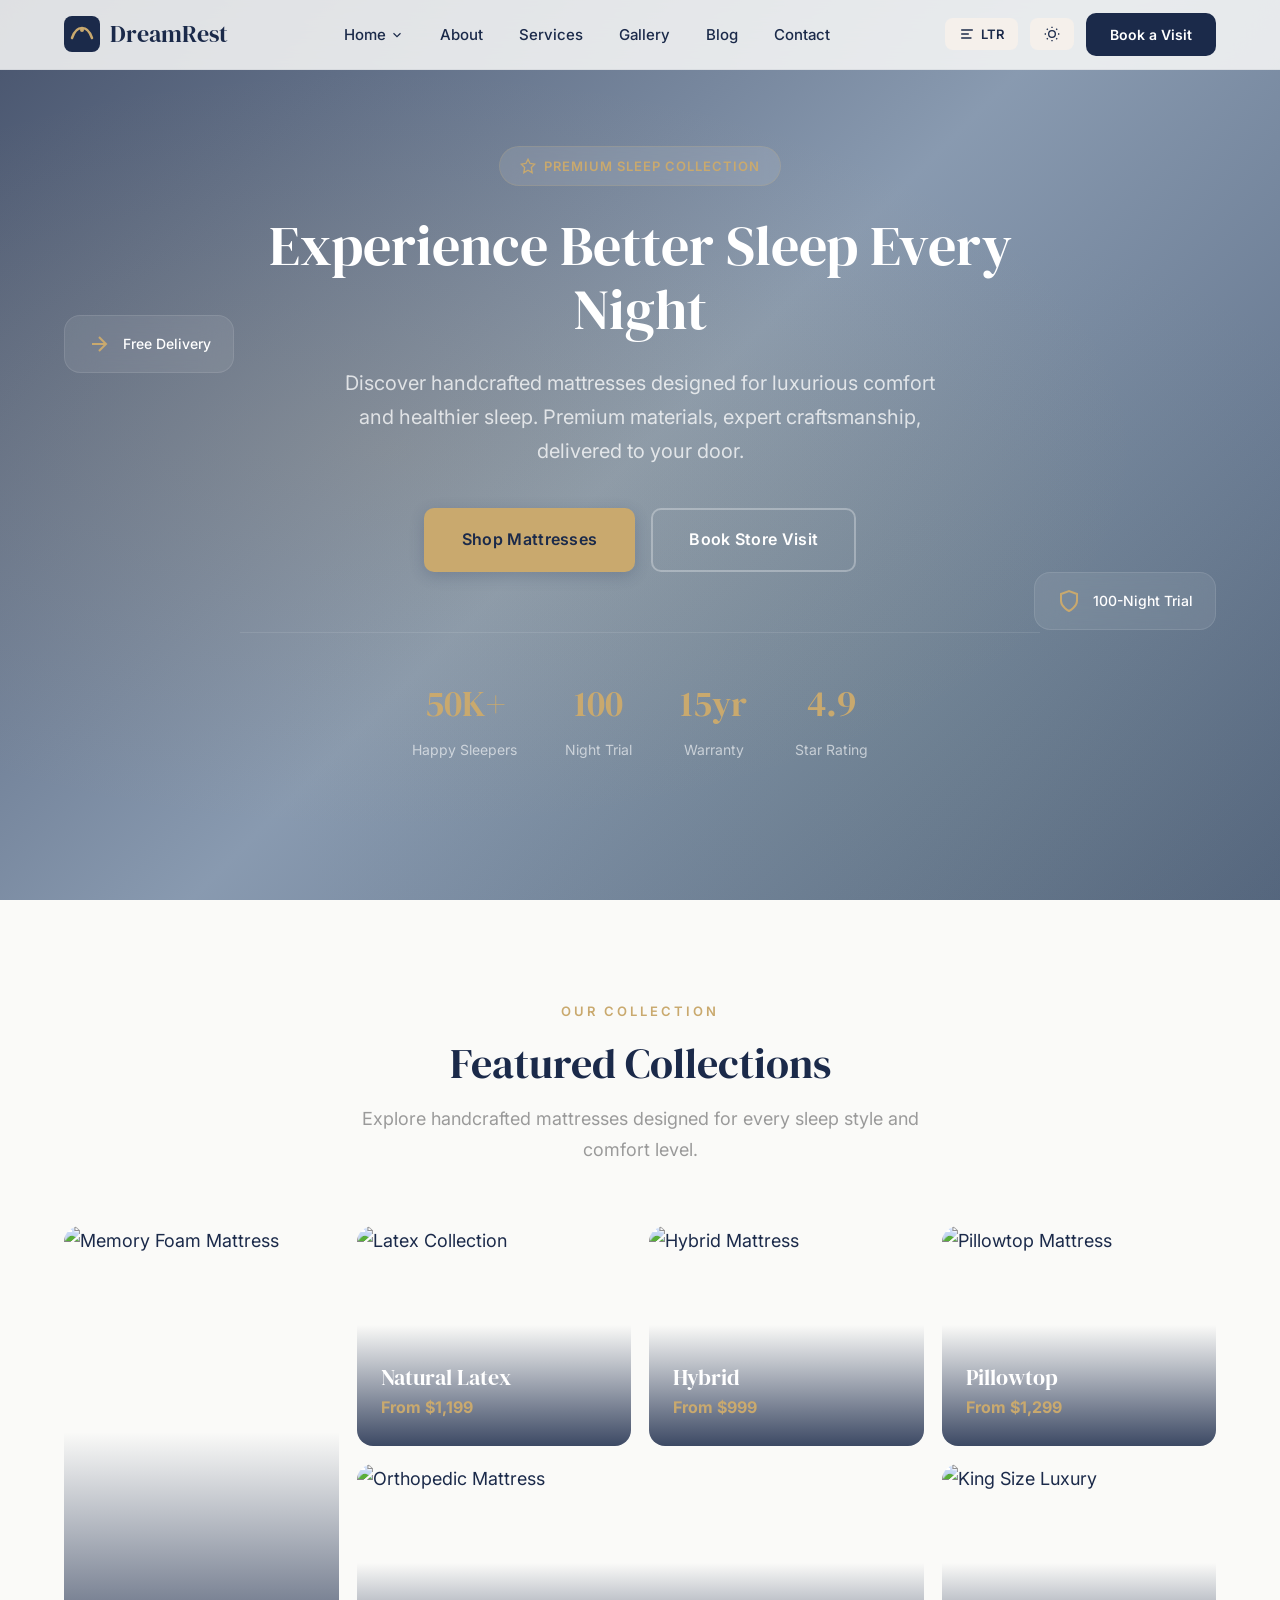
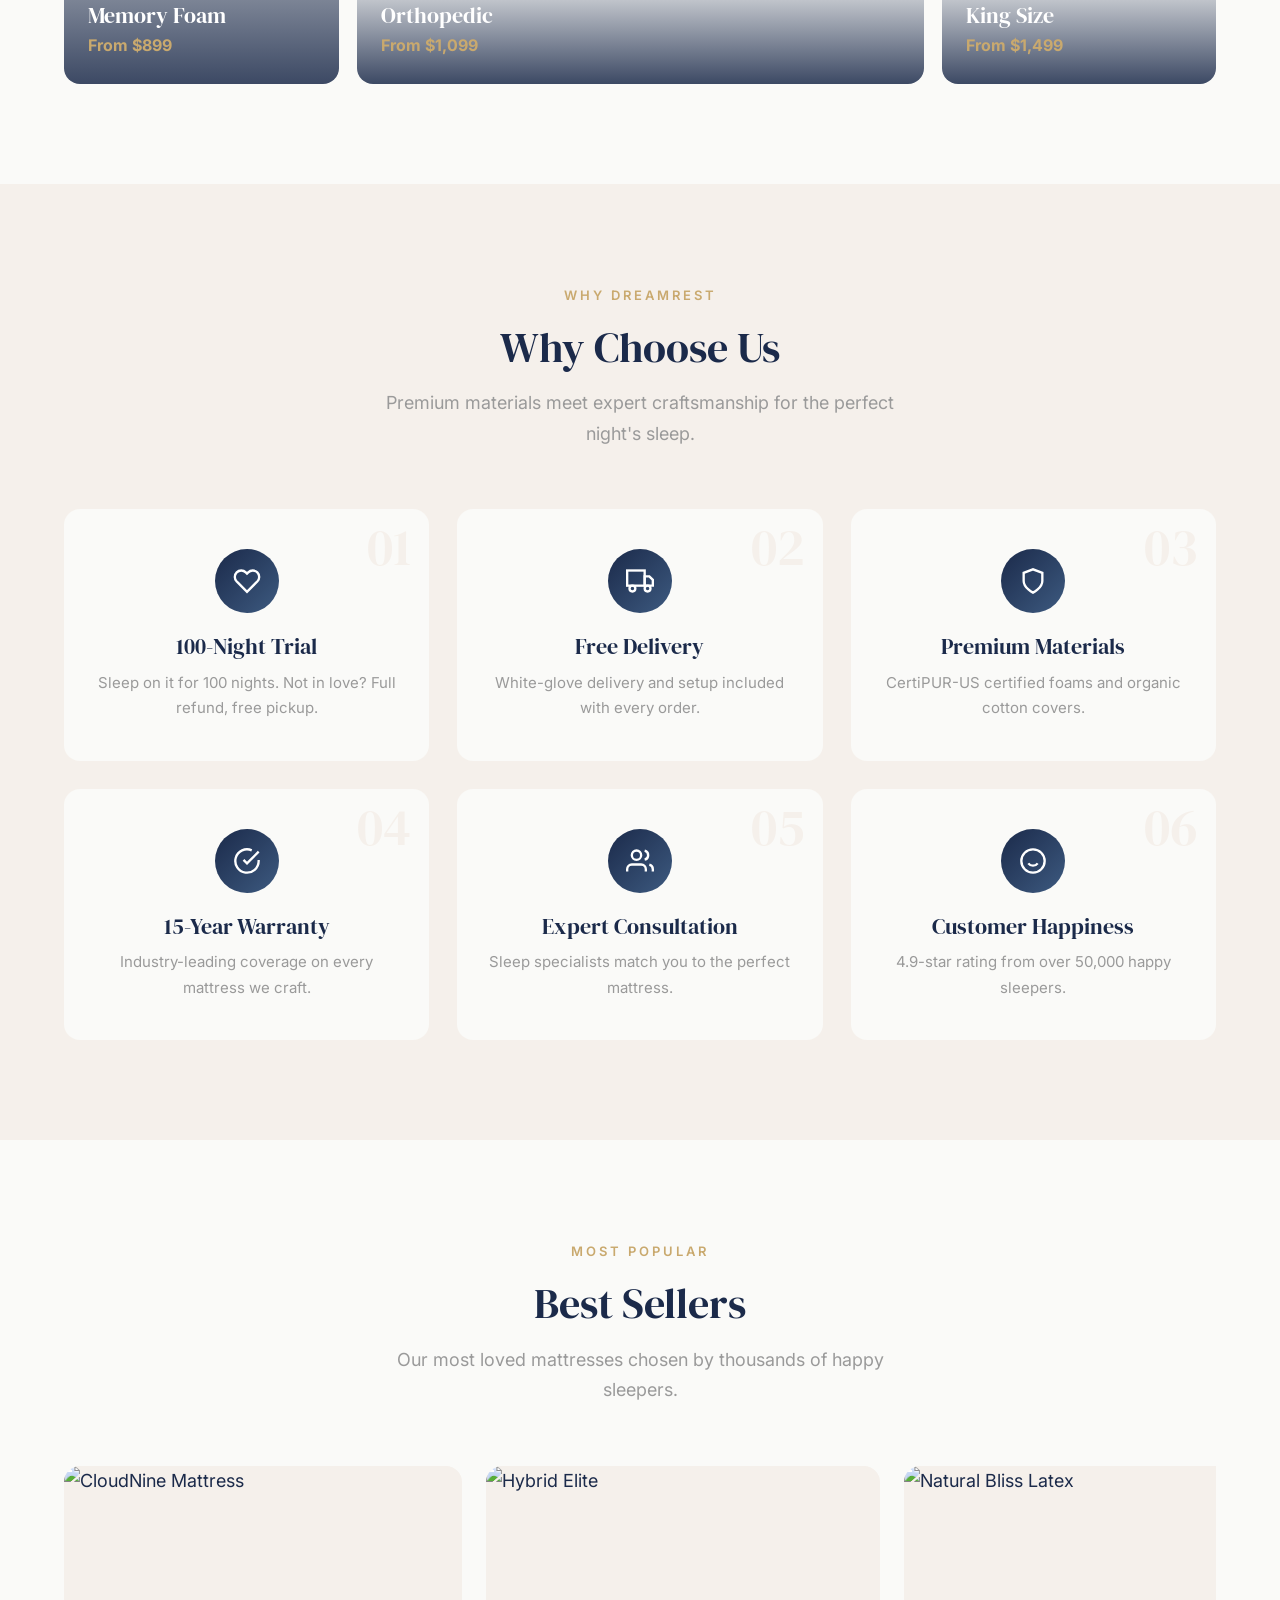
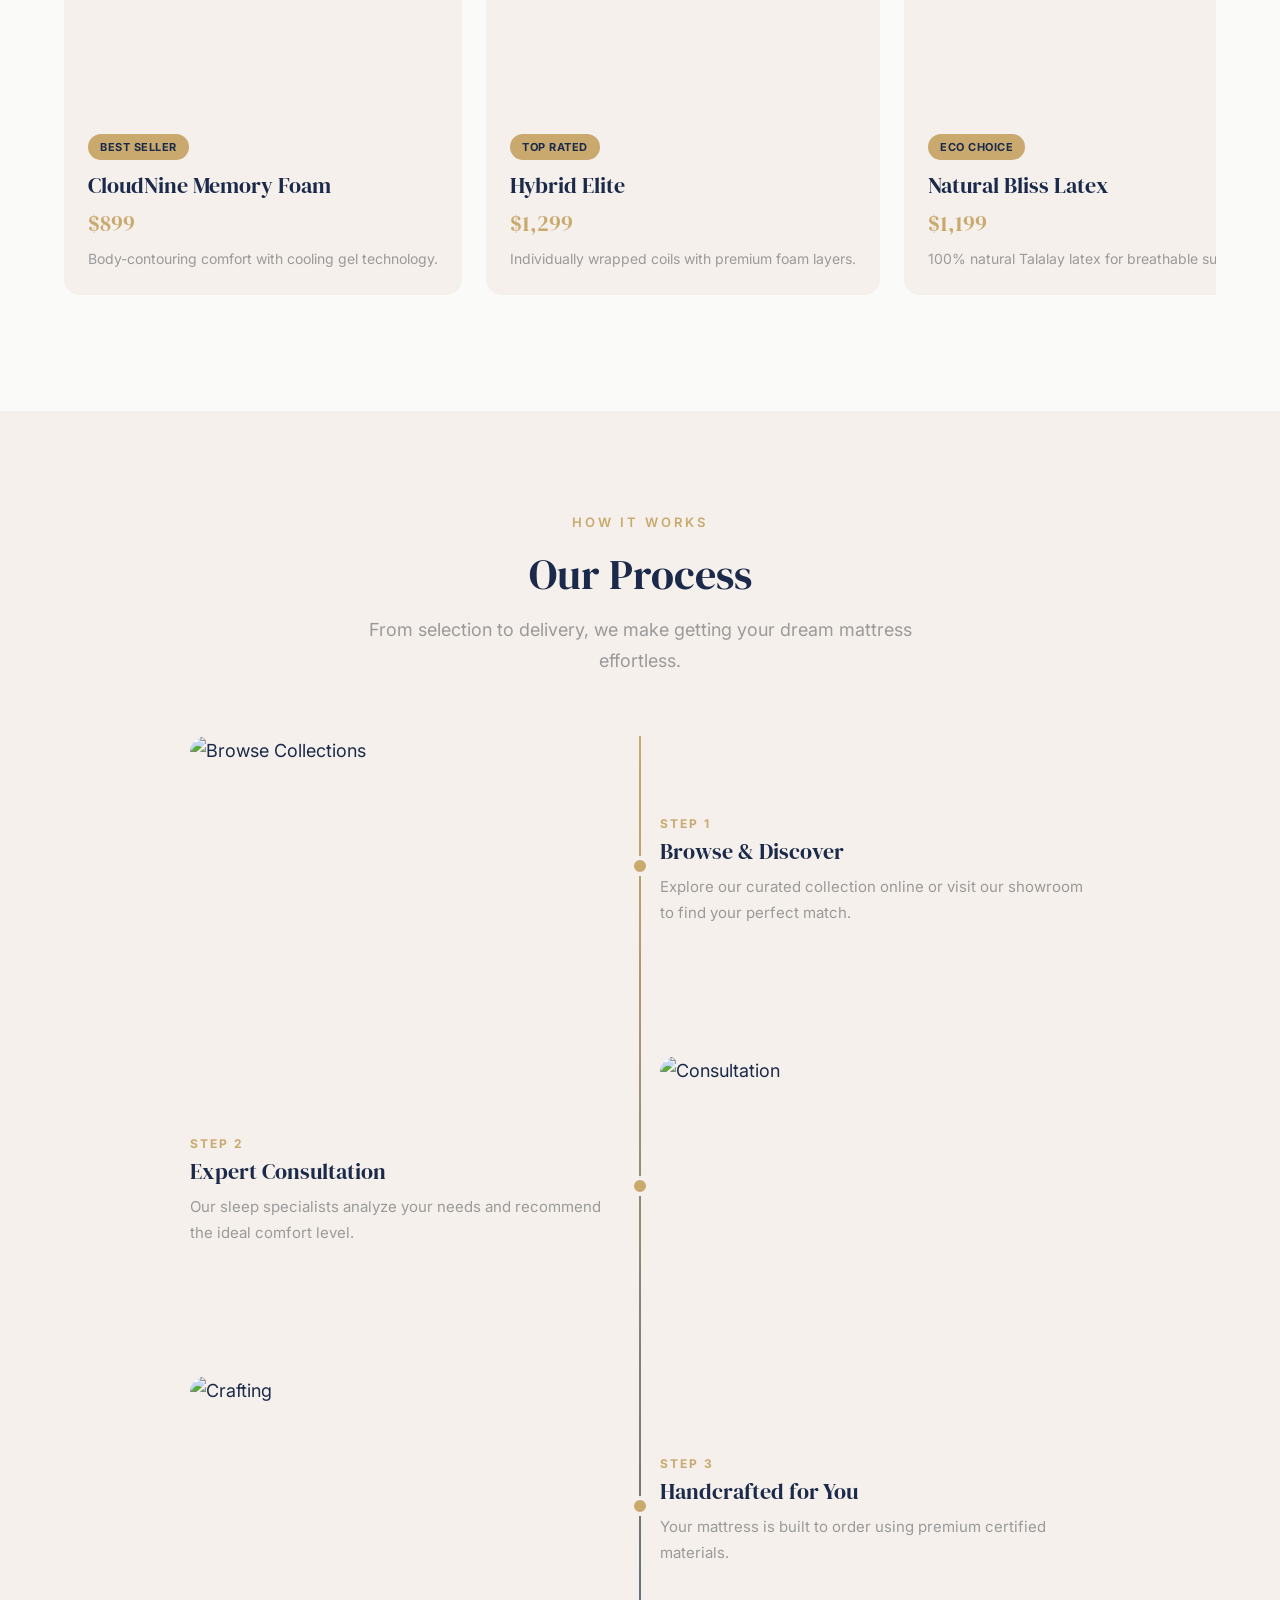
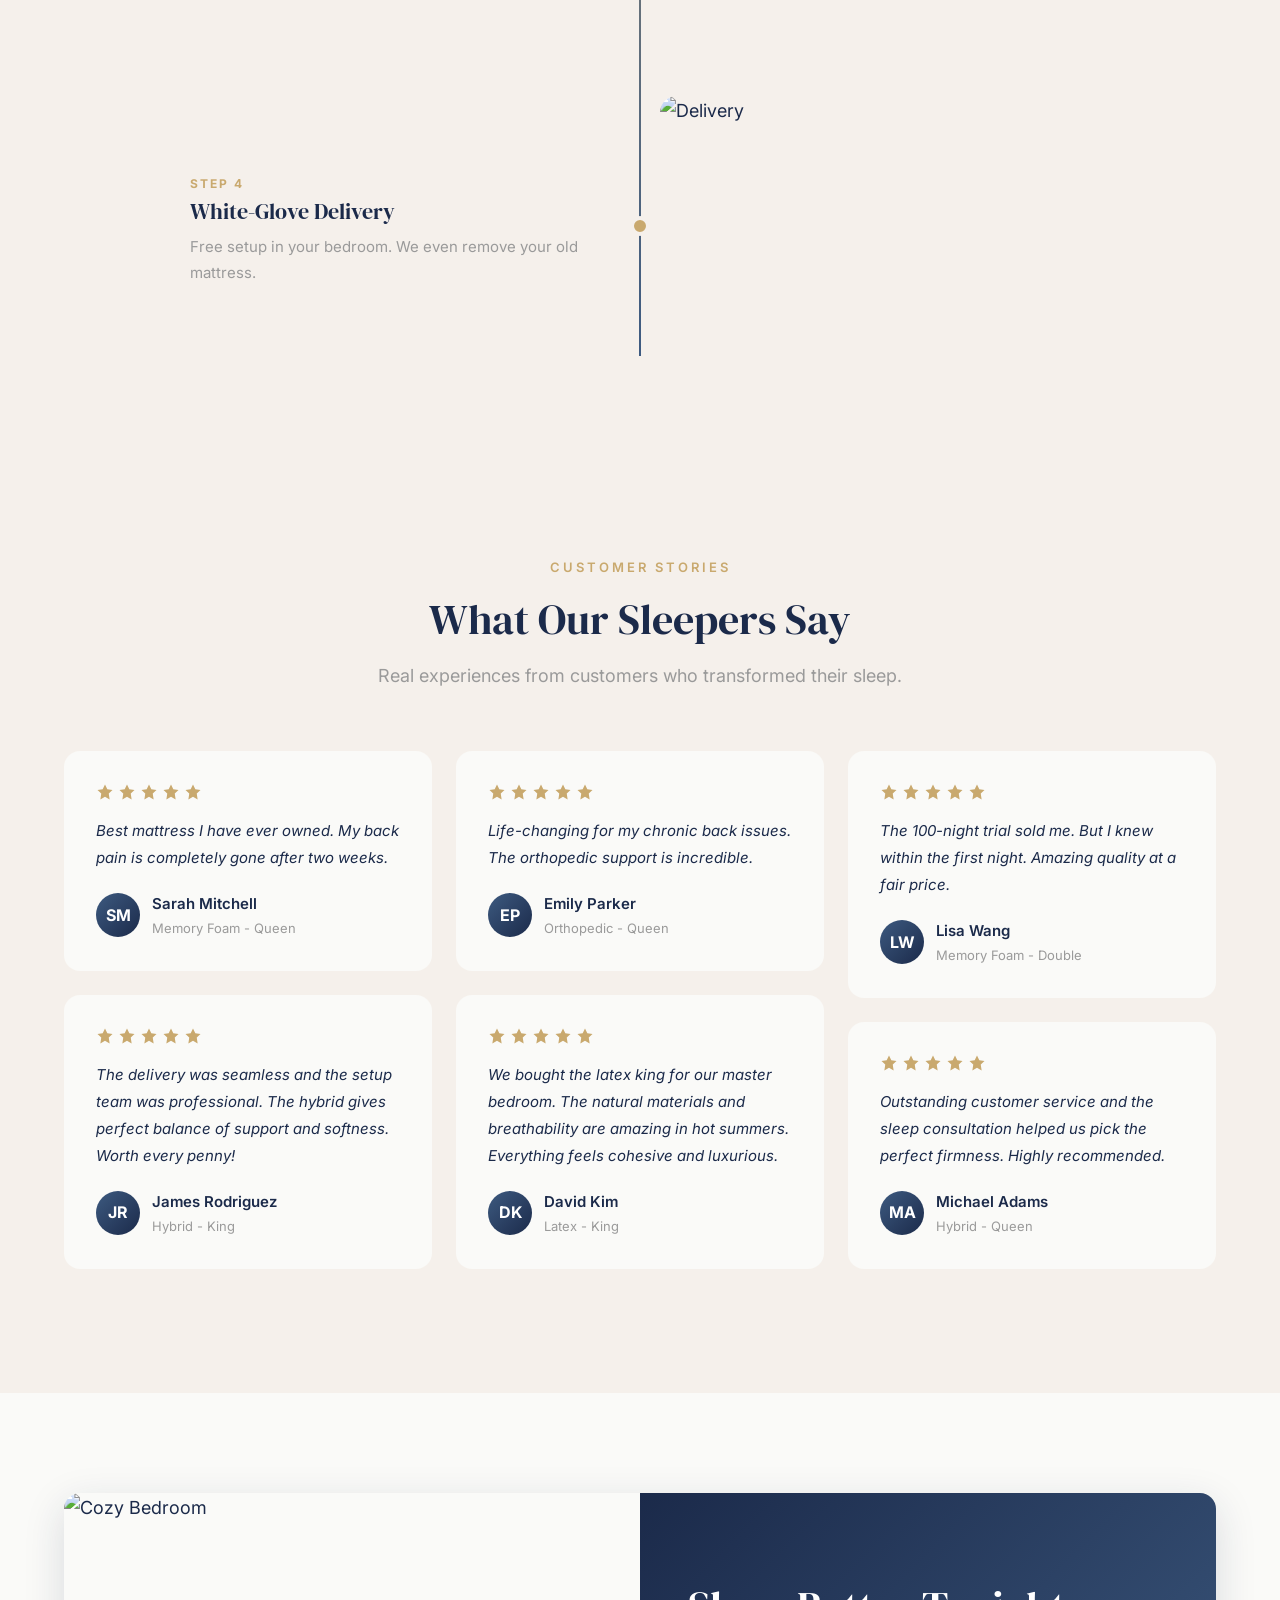
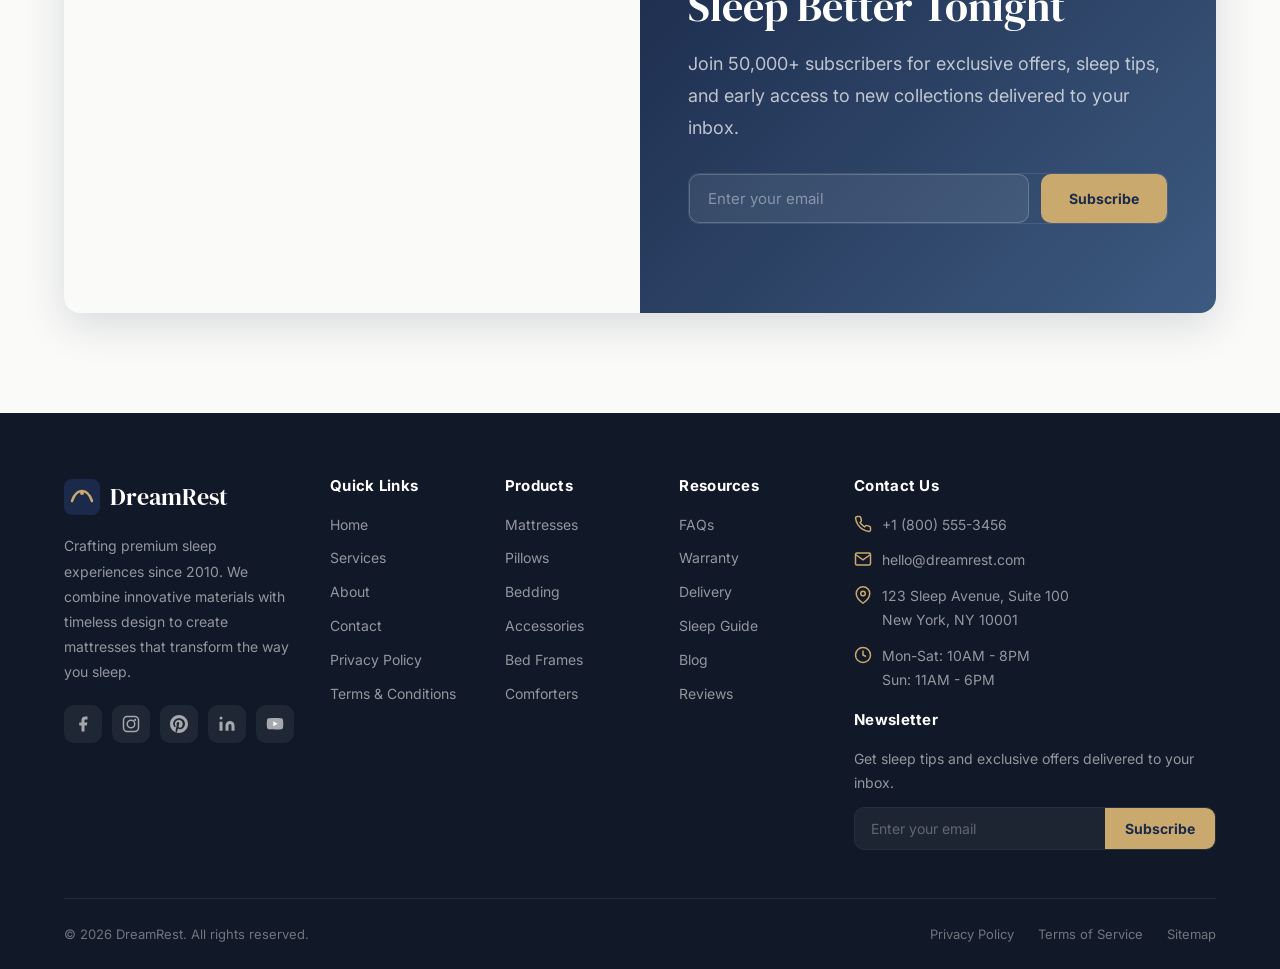
==== commit e0241af7: "Add Pillowtop card to fill Bento grid blank space in index.html" ====
--- a/index.html
+++ b/index.html
@@ -75,7 +75,8 @@
 <div class="feat-bento stagger-children">
 <div class="fb-item fb-tall reveal"><img src="https://images.unsplash.com/photo-1631049307264-da0ec9d70304?w=600&q=80" alt="Memory Foam Mattress" loading="lazy"><div class="fb-cap"><h3>Memory Foam</h3><span>From $899</span></div></div>
 <div class="fb-item reveal"><img src="https://images.unsplash.com/photo-1505693416388-ac5ce068fe85?w=500&q=80" alt="Latex Collection" loading="lazy"><div class="fb-cap"><h3>Natural Latex</h3><span>From $1,199</span></div></div>
-<div class="fb-item reveal"><img src="https://images.unsplash.com/photo-1555041469-a586c61ea9bc?w=500&q=80" alt="Hybrid Mattress" loading="lazy"><div class="fb-cap"><h3>Hybrid</h3><span>From $999</span></div></div>
+<div class="fb-item reveal"><img src="https://images.unsplash.com/photo-1615874959474-d609969a20ed?w=500&q=80" alt="Hybrid Mattress" loading="lazy"><div class="fb-cap"><h3>Hybrid</h3><span>From $999</span></div></div>
+<div class="fb-item reveal"><img src="https://images.unsplash.com/photo-1600585154340-be6161a56a0c?w=500&q=80" alt="Pillowtop Mattress" loading="lazy"><div class="fb-cap"><h3>Pillowtop</h3><span>From $1,299</span></div></div>
 <div class="fb-item fb-wide reveal"><img src="https://images.unsplash.com/photo-1616627561950-9f746e330187?w=700&q=80" alt="Orthopedic Mattress" loading="lazy"><div class="fb-cap"><h3>Orthopedic</h3><span>From $1,099</span></div></div>
 <div class="fb-item reveal"><img src="https://images.unsplash.com/photo-1540518614846-7eded433c457?w=500&q=80" alt="King Size Luxury" loading="lazy"><div class="fb-cap"><h3>King Size</h3><span>From $1,499</span></div></div>
 </div>
@@ -118,7 +119,7 @@
 <div class="timeline">
 <div class="tl-item reveal"><div class="tl-img"><img src="https://images.unsplash.com/photo-1556228453-efd6c1ff04f6?w=500&q=80" alt="Browse Collections" loading="lazy"></div><div class="tl-dot"></div><div class="tl-content"><span class="tl-step">Step 1</span><h4>Browse & Discover</h4><p>Explore our curated collection online or visit our showroom to find your perfect match.</p></div></div>
 <div class="tl-item reveal"><div class="tl-img"><img src="https://images.unsplash.com/photo-1584100936595-c0654b55a2e2?w=500&q=80" alt="Consultation" loading="lazy"></div><div class="tl-dot"></div><div class="tl-content"><span class="tl-step">Step 2</span><h4>Expert Consultation</h4><p>Our sleep specialists analyze your needs and recommend the ideal comfort level.</p></div></div>
-<div class="tl-item reveal"><div class="tl-img"><img src="https://images.unsplash.com/photo-1544244243-7f7223b9fec5?w=500&q=80" alt="Crafting" loading="lazy"></div><div class="tl-dot"></div><div class="tl-content"><span class="tl-step">Step 3</span><h4>Handcrafted for You</h4><p>Your mattress is built to order using premium certified materials.</p></div></div>
+<div class="tl-item reveal"><div class="tl-img"><img src="https://images.unsplash.com/photo-1616486029423-aaa4789e8c9a?w=500&q=80" alt="Crafting" loading="lazy"></div><div class="tl-dot"></div><div class="tl-content"><span class="tl-step">Step 3</span><h4>Handcrafted for You</h4><p>Your mattress is built to order using premium certified materials.</p></div></div>
 <div class="tl-item reveal"><div class="tl-img"><img src="https://images.unsplash.com/photo-1629140727571-9b5c6f6267b4?w=500&q=80" alt="Delivery" loading="lazy"></div><div class="tl-dot"></div><div class="tl-content"><span class="tl-step">Step 4</span><h4>White-Glove Delivery</h4><p>Free setup in your bedroom. We even remove your old mattress.</p></div></div>
 </div>
 </div>
